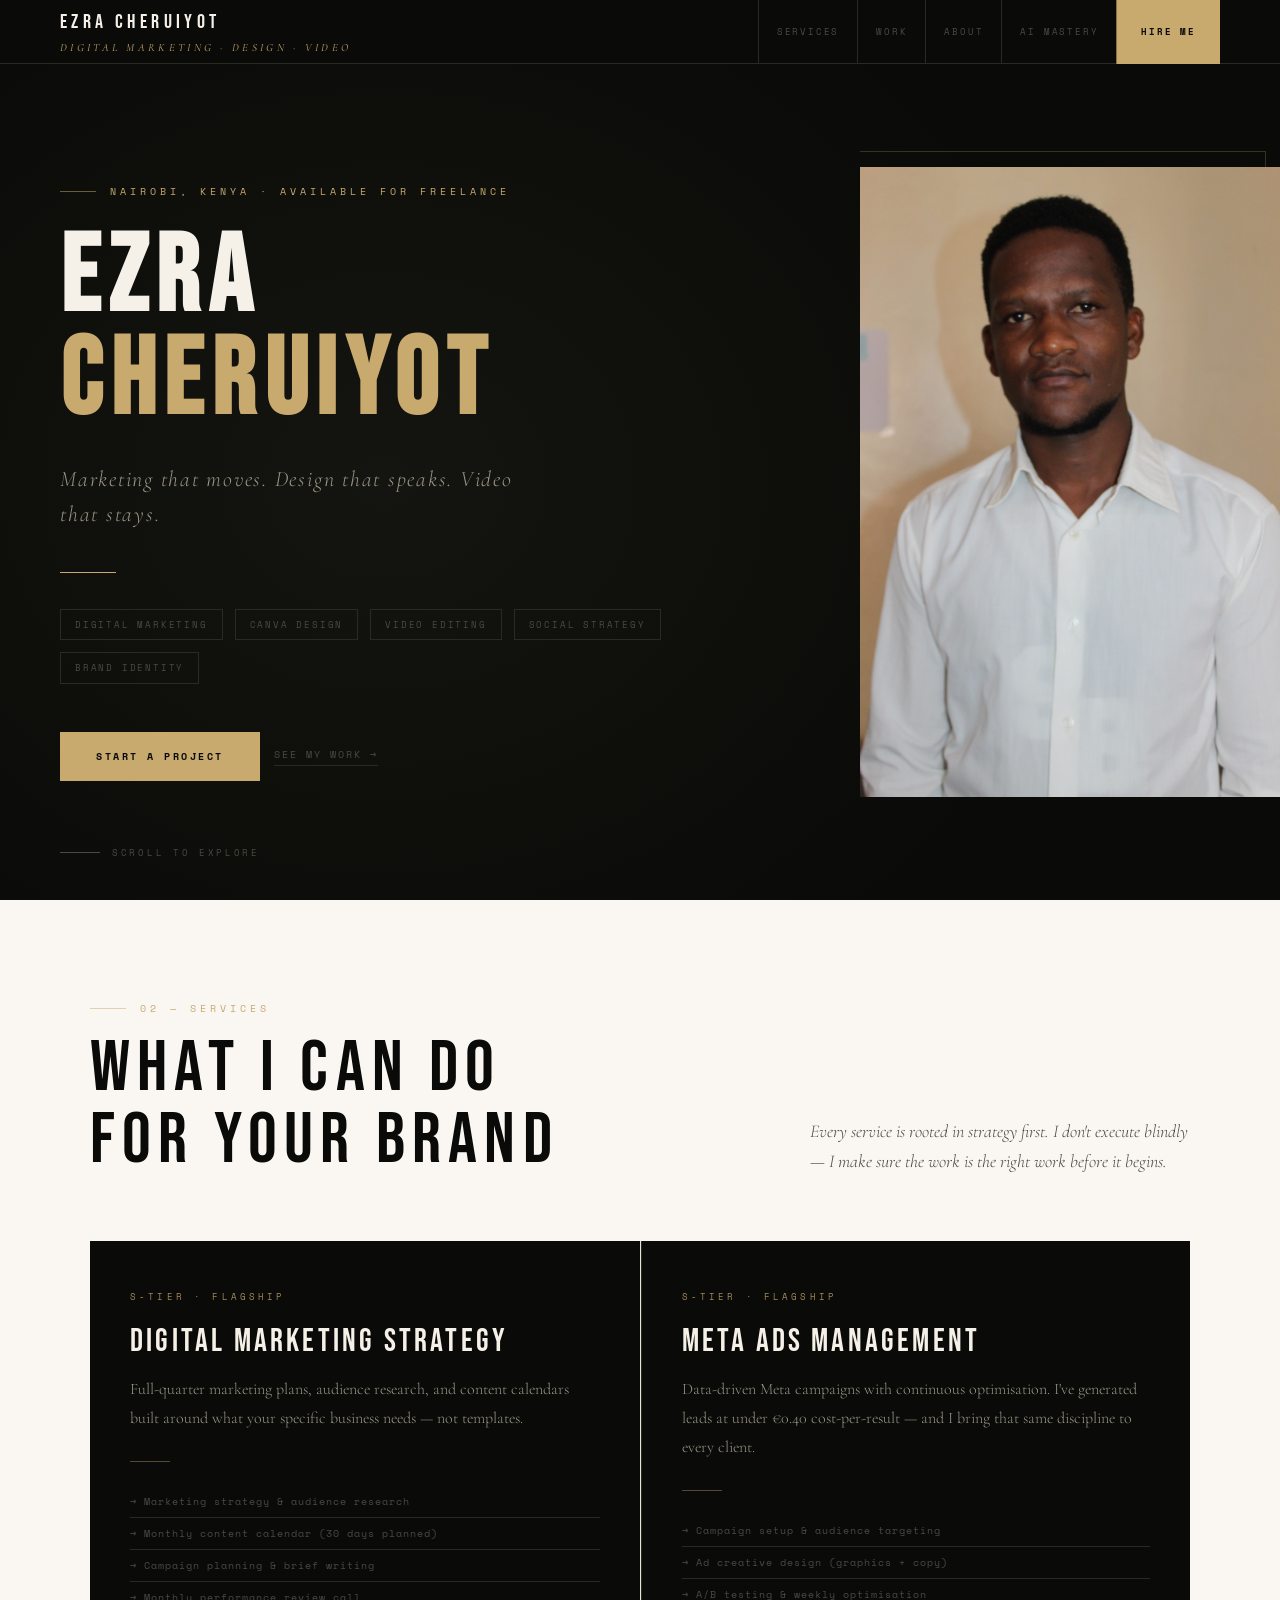
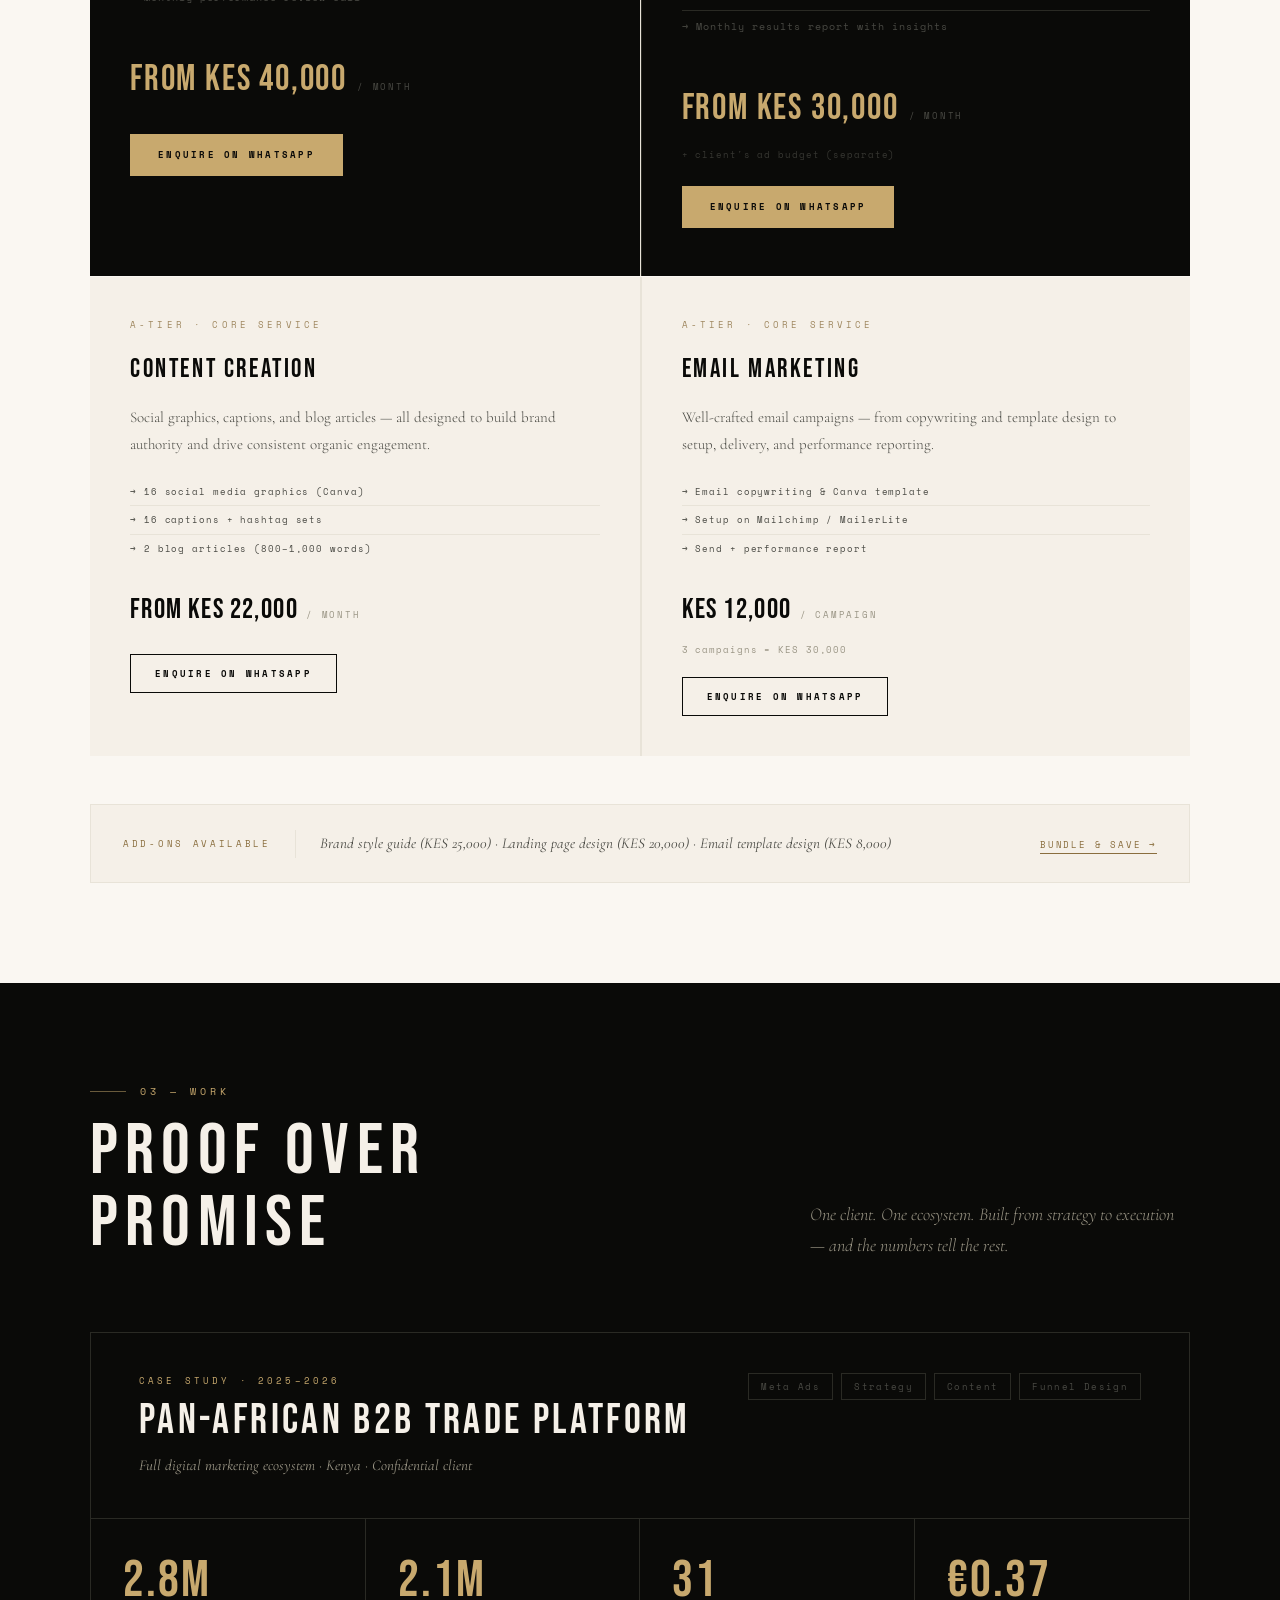
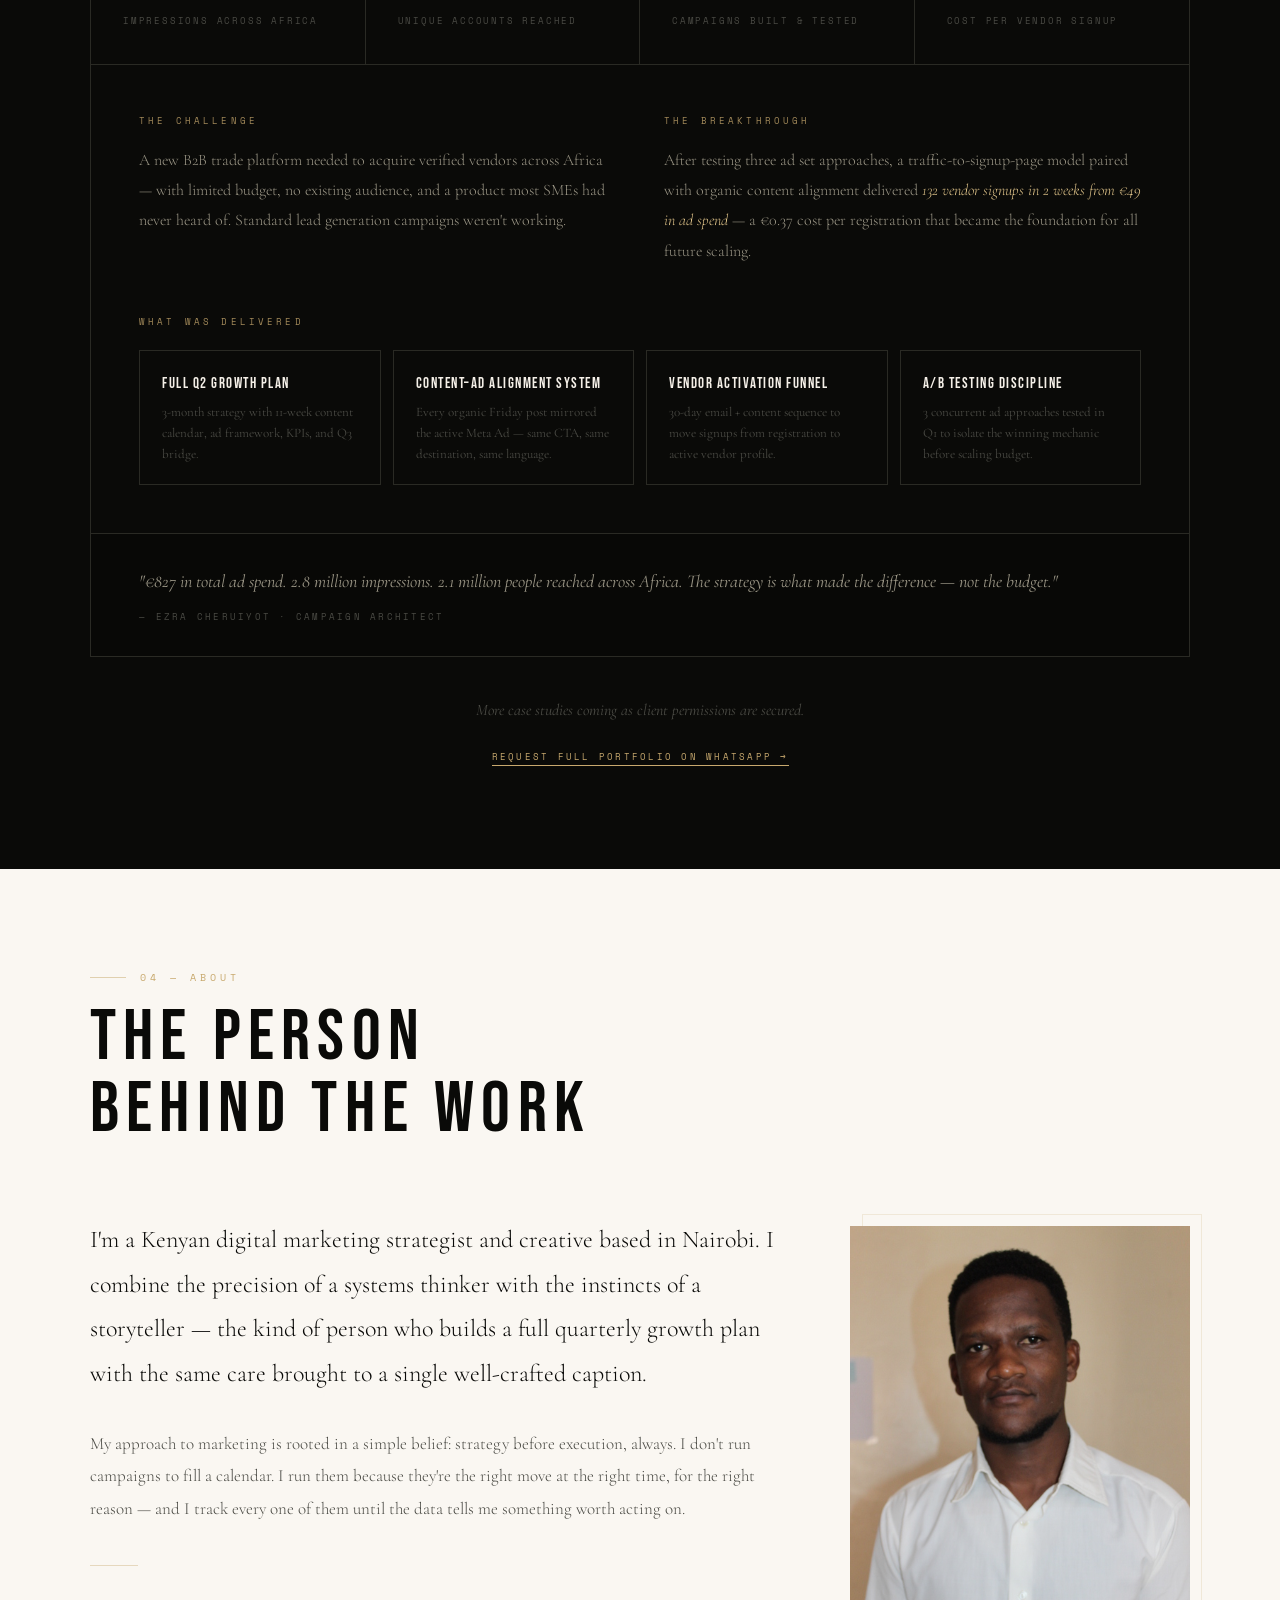
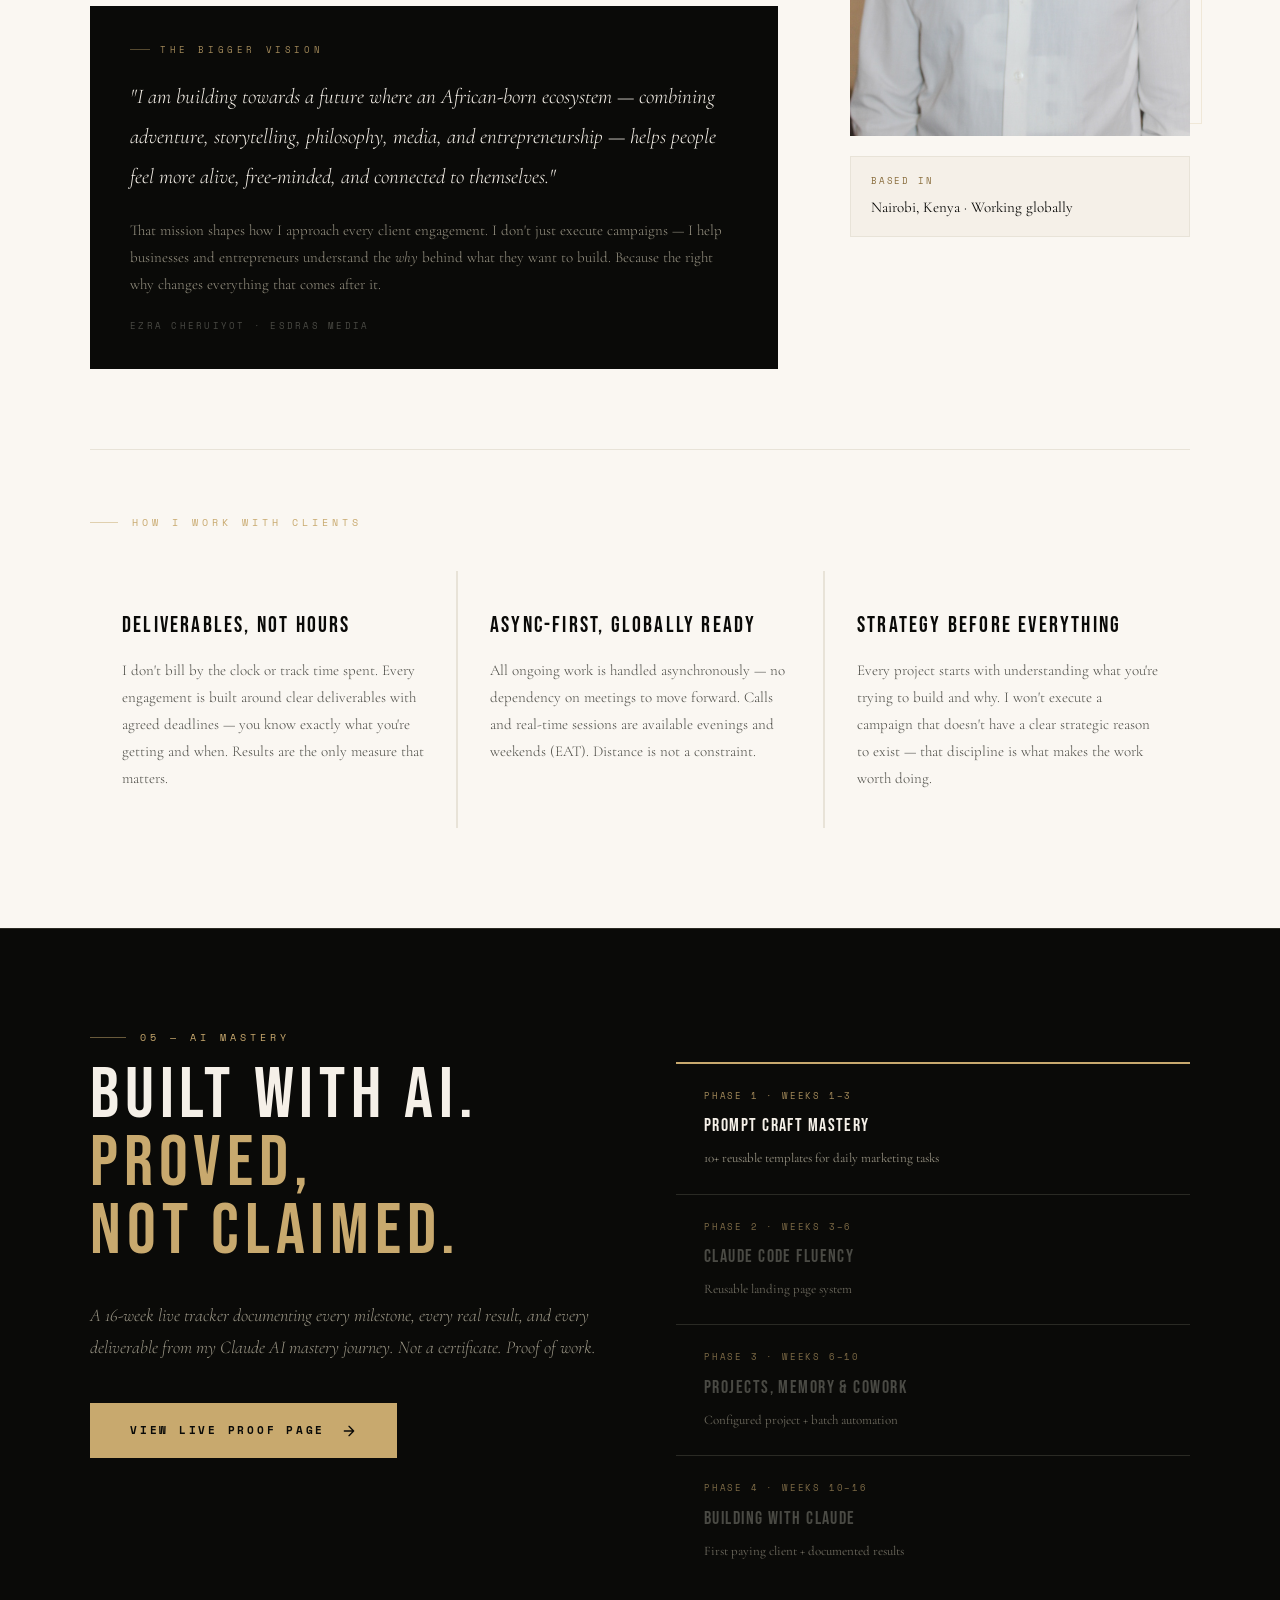
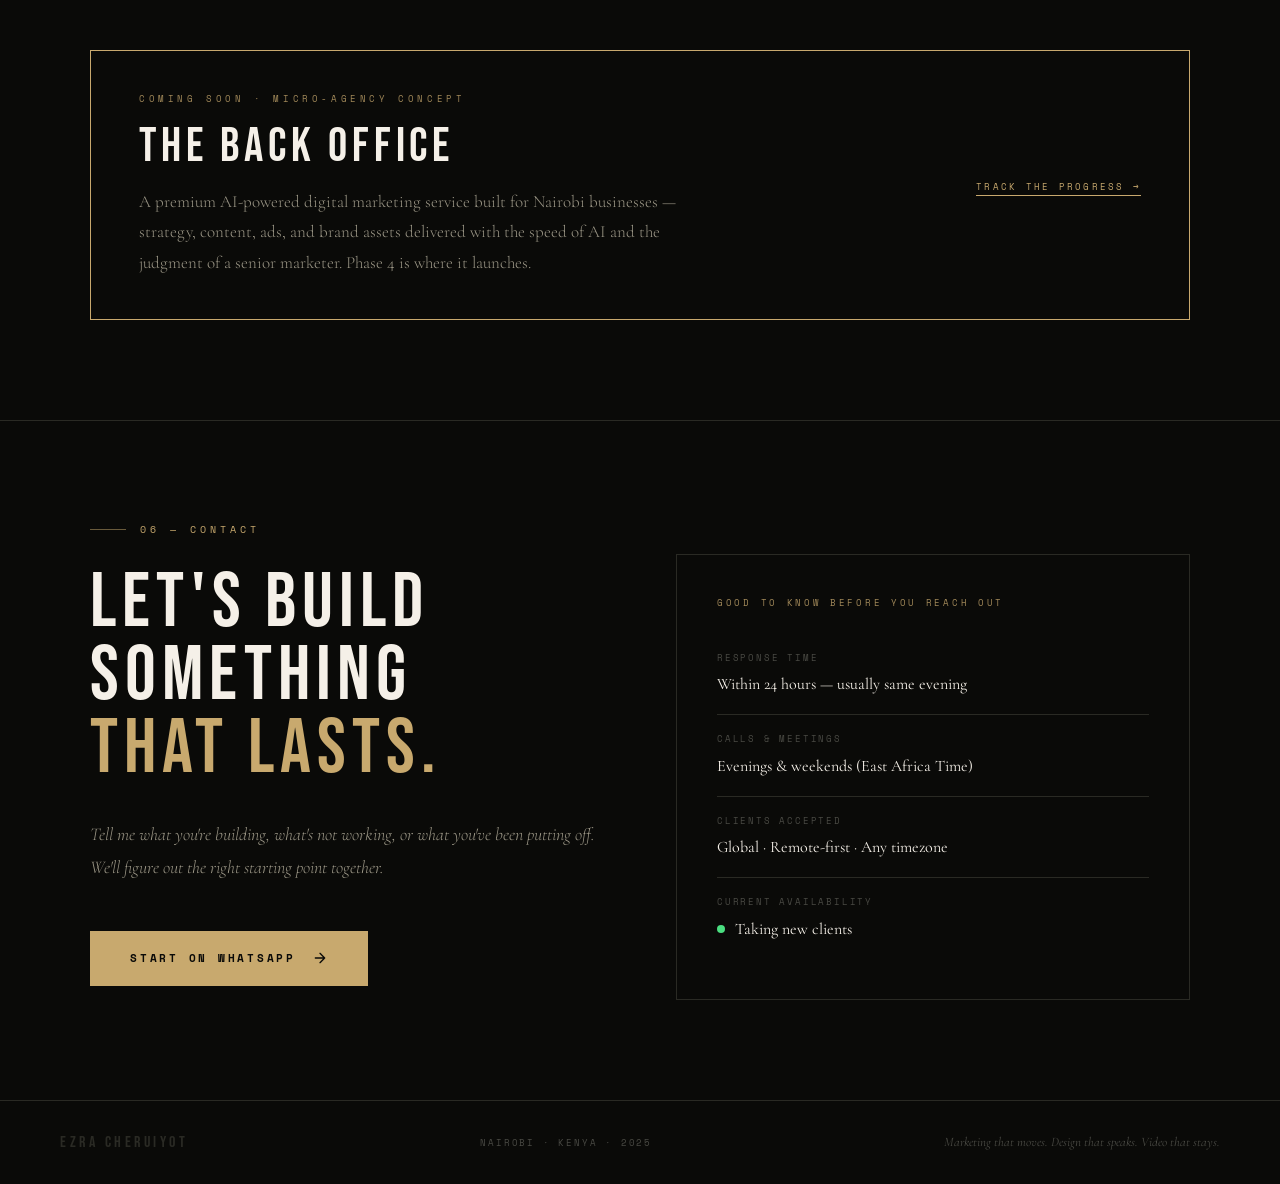
==== index.html @ ceb906e3 "Initial portfolio commit" ====
﻿<!DOCTYPE html>
<html lang="en">
<head>
<meta charset="UTF-8"/>
<meta name="viewport" content="width=device-width,initial-scale=1"/>
<title>Ezra Cheruiyot — Digital Marketing Specialist</title>
<link href="https://fonts.googleapis.com/css2?family=Bebas+Neue&family=Cormorant+Garamond:ital,wght@0,300;0,400;0,600;1,300;1,400&family=Space+Mono:wght@400;700&display=swap" rel="stylesheet"/>
<style>
*{margin:0;padding:0;box-sizing:border-box;}
:root{
  --ink:#0a0a08;
  --parchment:#f5f0e8;
  --gold:#c8a96e;
  --gold-light:#e0c48a;
  --gold-dark:#8a6e3e;
  --warm-white:#faf7f2;
  --ash:#2a2a24;
  --mist:#9a9585;
  --ghost:#4a4a44;
  --divider:#e8e3d8;
}
html{scroll-behavior:smooth;overflow-x:hidden;}
body{
  background:var(--warm-white);
  color:var(--ink);
  font-family:'Cormorant Garamond',serif;
  font-size:17px;
  line-height:1.7;
  overflow-x:hidden;
}

/* ── NAV ── */
nav{
  position:sticky;top:0;z-index:100;
  background:var(--ink);
  display:flex;align-items:center;justify-content:space-between;
  padding:0 60px;
  border-bottom:1px solid var(--ash);
  height:64px;
}
.nav-logo{
  display:flex;align-items:center;gap:12px;
  text-decoration:none;
}
.nav-wordmark{
  font-family:'Bebas Neue',sans-serif;
  font-size:20px;letter-spacing:0.22em;
  color:var(--parchment);
}
.nav-sub{
  font-family:'Cormorant Garamond',serif;
  font-style:italic;font-size:11px;
  letter-spacing:0.3em;color:var(--gold);
  text-transform:uppercase;
}
.nav-links{
  display:flex;align-items:center;gap:0;
}
.nav-links a{
  font-family:'Space Mono',monospace;
  font-size:9px;letter-spacing:0.2em;text-transform:uppercase;
  color:var(--ghost);text-decoration:none;
  padding:0 18px;
  border-left:1px solid var(--ash);
  height:64px;
  display:flex;align-items:center;
  transition:color 0.2s;
}
.nav-links a:hover{color:var(--gold);}
.nav-cta{
  font-family:'Space Mono',monospace;
  font-size:9px;letter-spacing:0.2em;text-transform:uppercase;
  background:var(--gold);
  color:var(--ink) !important;
  padding:0 24px !important;
  border-left:1px solid var(--gold-dark) !important;
  font-weight:700;
  height:64px;
  display:flex;align-items:center;
  text-decoration:none;
  transition:background 0.2s !important;
}
.nav-cta:hover{background:var(--gold-light) !important;}

/* ── HERO ── */
.hero{
  background:var(--ink);
  min-height:calc(100vh - 64px);
  display:grid;
  grid-template-columns:1fr 420px;
  gap:0;
  position:relative;
  overflow:hidden;
}
.hero::before{
  content:'';
  position:absolute;inset:0;
  background:radial-gradient(ellipse 55% 70% at 30% 50%, #141410 0%, #0a0a08 100%);
  pointer-events:none;
}
.hero-content{
  position:relative;z-index:2;
  padding:80px 60px 80px 60px;
  display:flex;flex-direction:column;
  justify-content:center;
}
.hero-label{
  font-family:'Space Mono',monospace;
  font-size:10px;letter-spacing:0.4em;color:var(--gold);
  text-transform:uppercase;
  display:flex;align-items:center;gap:14px;
  margin-bottom:28px;
  opacity:0;
  animation:fadeUp 0.7s ease forwards;
  animation-delay:0.1s;
}
.hero-label::before{
  content:'';display:block;
  width:36px;height:1px;background:var(--gold);opacity:0.5;
}
.hero-name{
  font-family:'Bebas Neue',sans-serif;
  font-size:clamp(64px,8.5vw,108px);
  letter-spacing:0.08em;
  color:var(--parchment);
  line-height:0.95;
  margin-bottom:28px;
  opacity:0;
  animation:fadeUp 0.7s ease forwards;
  animation-delay:0.25s;
}
.hero-name span{
  display:block;color:var(--gold);
}
.hero-tagline{
  font-family:'Cormorant Garamond',serif;
  font-style:italic;font-weight:300;
  font-size:clamp(17px,2vw,22px);
  letter-spacing:0.08em;
  color:var(--mist);
  max-width:480px;
  line-height:1.6;
  margin-bottom:40px;
  opacity:0;
  animation:fadeUp 0.7s ease forwards;
  animation-delay:0.4s;
}
.hero-rule{
  width:56px;height:1px;
  background:var(--gold);opacity:0.4;
  margin-bottom:36px;
  opacity:0;
  animation:fadeIn 0.7s ease forwards;
  animation-delay:0.55s;
}
.hero-skills{
  display:flex;gap:12px;flex-wrap:wrap;
  margin-bottom:48px;
  opacity:0;
  animation:fadeUp 0.7s ease forwards;
  animation-delay:0.6s;
}
.skill-pill{
  font-family:'Space Mono',monospace;
  font-size:9px;letter-spacing:0.2em;text-transform:uppercase;
  color:var(--ghost);
  border:1px solid var(--ash);
  padding:7px 14px;
}
.hero-cta{
  display:inline-flex;align-items:center;gap:14px;
  opacity:0;
  animation:fadeUp 0.7s ease forwards;
  animation-delay:0.75s;
}
.btn-primary{
  font-family:'Space Mono',monospace;
  font-size:10px;letter-spacing:0.25em;text-transform:uppercase;
  background:var(--gold);
  color:var(--ink);
  padding:16px 36px;
  text-decoration:none;
  font-weight:700;
  transition:background 0.2s, letter-spacing 0.2s;
  display:inline-block;
}
.btn-primary:hover{
  background:var(--gold-light);
  letter-spacing:0.35em;
}
.btn-secondary{
  font-family:'Space Mono',monospace;
  font-size:10px;letter-spacing:0.2em;text-transform:uppercase;
  color:var(--ghost);
  text-decoration:none;
  border-bottom:1px solid var(--ash);
  padding-bottom:2px;
  transition:color 0.2s, border-color 0.2s;
}
.btn-secondary:hover{color:var(--gold);border-color:var(--gold);}

/* ── HERO PHOTO ── */
.hero-photo-col{
  position:relative;z-index:2;
  display:flex;align-items:center;justify-content:center;
  overflow:hidden;
}
.hero-photo-frame{
  position:relative;
  width:100%;
  opacity:0;
  animation:fadeUp 0.9s ease forwards;
  animation-delay:0.3s;
}
.hero-photo-frame::before{
  content:'';
  position:absolute;
  top:-16px;left:-16px;
  width:100%;height:100%;
  border:1px solid var(--gold);
  opacity:0.25;
  pointer-events:none;
}
.hero-photo-frame img{
  width:100%;
  height:auto;
  display:block;
  filter:contrast(1.05) brightness(0.92);
}
.hero-photo-caption{
  position:absolute;
  bottom:20px;left:-20px;
  font-family:'Space Mono',monospace;
  font-size:9px;letter-spacing:0.3em;
  color:var(--gold);text-transform:uppercase;
  writing-mode:vertical-rl;
  transform:rotate(180deg);
  opacity:0.6;
}

/* ── SCROLL INDICATOR ── */
.scroll-hint{
  position:absolute;
  bottom:40px;left:60px;
  display:flex;align-items:center;gap:12px;
  font-family:'Space Mono',monospace;
  font-size:9px;letter-spacing:0.3em;
  color:var(--ghost);text-transform:uppercase;
  opacity:0;
  animation:fadeIn 1s ease forwards;
  animation-delay:1.2s;
  z-index:3;
}
.scroll-line{
  width:40px;height:1px;
  background:var(--ghost);
  animation:scrollPulse 2s ease-in-out infinite;
}
@keyframes scrollPulse{
  0%,100%{width:40px;opacity:0.4;}
  50%{width:60px;opacity:0.8;}
}

/* ── ANIMATIONS ── */
@keyframes fadeUp{
  from{opacity:0;transform:translateY(20px);}
  to{opacity:1;transform:translateY(0);}
}
@keyframes fadeIn{
  from{opacity:0;}
  to{opacity:1;}
}

/* ── PLACEHOLDER SECTIONS ── */
.section-coming{
  padding:120px 60px;
  max-width:1100px;
  margin:0 auto;
  border-bottom:1px solid var(--divider);
  text-align:center;
}
.section-coming-label{
  font-family:'Space Mono',monospace;
  font-size:10px;letter-spacing:0.35em;color:var(--mist);
  text-transform:uppercase;margin-bottom:16px;
}
.section-coming h2{
  font-family:'Bebas Neue',sans-serif;
  font-size:clamp(36px,5vw,60px);
  letter-spacing:0.1em;color:var(--ink);font-weight:400;
}

/* ── MOBILE NAV ── */
.nav-hamburger{
  display:none;
  flex-direction:column;
  justify-content:center;
  gap:5px;
  cursor:pointer;
  background:none;
  border:none;
  padding:8px;
  z-index:200;
}
.nav-hamburger span{
  display:block;
  width:22px;height:1.5px;
  background:var(--parchment);
  transition:transform 0.3s, opacity 0.3s;
}
.nav-hamburger.open span:nth-child(1){transform:translateY(6.5px) rotate(45deg);}
.nav-hamburger.open span:nth-child(2){opacity:0;}
.nav-hamburger.open span:nth-child(3){transform:translateY(-6.5px) rotate(-45deg);}

.nav-mobile-menu{
  display:none;
  position:fixed;
  top:64px;left:0;right:0;bottom:0;
  background:var(--ink);
  z-index:99;
  flex-direction:column;
  padding:32px 24px;
  border-top:1px solid var(--ash);
  overflow-y:auto;
}
.nav-mobile-menu.open{display:flex;}
.nav-mobile-menu a{
  font-family:'Space Mono',monospace;
  font-size:11px;letter-spacing:0.25em;text-transform:uppercase;
  color:var(--ghost);text-decoration:none;
  padding:20px 0;
  border-bottom:1px solid var(--ash);
  transition:color 0.2s;
}
.nav-mobile-menu a:hover{color:var(--gold);}
.nav-mobile-menu .mob-cta{
  margin-top:28px;
  background:var(--gold);
  color:var(--ink);
  text-align:center;
  padding:18px 24px;
  font-weight:700;
  border:none;
}
.nav-mobile-menu .mob-cta:hover{background:var(--gold-light);color:var(--ink);}

/* ── RESPONSIVE ── */
@media(max-width:900px){
  /* NAV */
  nav{padding:0 20px;}
  .nav-links{display:none;}
  .nav-hamburger{display:flex;}

  /* HERO */
  .hero{
    grid-template-columns:1fr;
    min-height:100svh;
    min-height:100vh;
  }
  .hero::before{
    background:radial-gradient(ellipse 90% 55% at 50% 35%, #141410 0%, #0a0a08 100%);
  }
  .hero-content{
    padding:52px 24px 40px;
  }
  .hero-label{font-size:9px;letter-spacing:0.3em;margin-bottom:20px;}
  .hero-name{
    font-size:clamp(52px,16vw,80px);
    margin-bottom:16px;
  }
  .hero-tagline{
    font-size:16px;
    max-width:100%;
    margin-bottom:28px;
  }
  .hero-rule{margin-bottom:20px;}
  .hero-skills{gap:8px;margin-bottom:28px;}
  .skill-pill{font-size:8px;padding:6px 11px;}
  .hero-cta{
    flex-direction:column;
    align-items:stretch;
    gap:12px;
    width:100%;
  }
  .btn-primary{text-align:center;padding:18px 24px;width:100%;}
  .btn-secondary{text-align:center;align-self:center;}

  /* PHOTO */
  .hero-photo-col{
    height:380px;
    overflow:hidden;
    position:relative;
  }
  .hero-photo-frame{
    position:absolute;
    inset:0;
    width:100%;
    height:100%;
  }
  .hero-photo-frame img{
    width:100%;
    height:100%;
    object-fit:cover;
    object-position:center top;
  }

  /* SCROLL HINT */
  .scroll-hint{left:24px;bottom:20px;}

  /* SECTIONS */
  .section-coming{padding:80px 24px;}

  /* AI MASTERY SECTION */
  #ai-mastery{padding:80px 24px;}
  #ai-mastery > div > div:nth-child(2){grid-template-columns:1fr;}
  #ai-mastery > div > div:last-child{grid-template-columns:1fr;gap:24px;padding:28px 24px;}
  #ai-mastery > div > div:last-child > div:last-child{text-align:left;}

  /* ── GLOBAL MOBILE OVERFLOW FIXES ── */

  /* All sections: reduce horizontal padding to stop overflow */
  section[style]{padding-left:20px !important;padding-right:20px !important;}
  #services,#work,#about{padding-top:64px !important;padding-bottom:64px !important;}
  section:not([id])[style*="padding:100px"]{padding-top:64px !important;padding-bottom:64px !important;}

  /* Collapse all fixed 2-column grids */
  [style*="grid-template-columns:1fr 1fr"],
  [style*="grid-template-columns:1fr 340px"],
  [style*="grid-template-columns:1fr auto"]{
    grid-template-columns:1fr !important;
    gap:28px !important;
  }

  /* Compact inner card paddings */
  [style*="padding:48px"]{padding:24px 16px !important;}
  [style*="padding:40px 48px"]{padding:24px 16px !important;}
  [style*="padding:36px 40px"]{padding:20px 16px !important;}
  [style*="padding:28px 32px"]{padding:20px 16px !important;}

  /* Footer */
  footer[style]{padding:20px !important;}

  /* Images always contained */
  img{max-width:100%;height:auto;}
}
</style>
</head>
<body>

<!-- NAV -->
<nav>
  <a href="#" class="nav-logo">
    <div>
      <div class="nav-wordmark">Ezra Cheruiyot</div>
      <div class="nav-sub">Digital Marketing · Design · Video</div>
    </div>
  </a>
  <div class="nav-links">
    <a href="#services">Services</a>
    <a href="#work">Work</a>
    <a href="#about">About</a>
    <a href="#ai-mastery">AI Mastery</a>
    <a href="https://wa.me/254746604694" class="nav-cta" target="_blank" rel="noopener">Hire Me</a>
  </div>
  <button class="nav-hamburger" id="navHamburger" aria-label="Open menu">
    <span></span><span></span><span></span>
  </button>
</nav>

<!-- MOBILE MENU -->
<div class="nav-mobile-menu" id="mobileMenu">
  <a href="#services" class="mob-link">Services</a>
  <a href="#work" class="mob-link">Work</a>
  <a href="#about" class="mob-link">About</a>
  <a href="#ai-mastery" class="mob-link">AI Mastery</a>
  <a href="https://wa.me/254746604694" class="mob-cta" target="_blank" rel="noopener">Hire Me</a>
</div>

<!-- HERO -->
<section class="hero" id="home">
  <div class="hero-content">
    <div class="hero-label">Nairobi, Kenya · Available for Freelance</div>
    <h1 class="hero-name">
      Ezra<br>
      <span>Cheruiyot</span>
    </h1>
    <p class="hero-tagline">
      Marketing that moves. Design that speaks. Video that stays.
    </p>
    <div class="hero-rule"></div>
    <div class="hero-skills">
      <span class="skill-pill">Digital Marketing</span>
      <span class="skill-pill">Canva Design</span>
      <span class="skill-pill">Video Editing</span>
      <span class="skill-pill">Social Strategy</span>
      <span class="skill-pill">Brand Identity</span>
    </div>
    <div class="hero-cta">
      <a href="https://wa.me/254746604694?text=Hi%20Ezra%2C%20I%27d%20like%20to%20work%20with%20you." class="btn-primary" target="_blank" rel="noopener">
        Start a Project
      </a>
      <a href="#work" class="btn-secondary">See My Work →</a>
    </div>
  </div>

  <div class="hero-photo-col">
    <div class="hero-photo-frame">
      <img src="ezra-hero.jpg" alt="Ezra Cheruiyot — Digital Marketing Specialist"/>
      <div class="hero-photo-caption">Ezra Cheruiyot · 2025</div>
    </div>
  </div>

  <div class="scroll-hint">
    <div class="scroll-line"></div>
    Scroll to explore
  </div>
</section>


<!-- ══ SERVICES ══ -->
<section id="services" style="background:var(--warm-white);padding:100px 60px;">
<div style="max-width:1100px;margin:0 auto;">

  <div style="display:flex;align-items:center;gap:14px;margin-bottom:16px;">
    <span style="display:block;width:36px;height:1px;background:var(--gold);opacity:0.5;"></span>
    <span style="font-family:'Space Mono',monospace;font-size:10px;letter-spacing:0.4em;color:var(--gold);text-transform:uppercase;">02 — Services</span>
  </div>
  <div style="display:flex;align-items:flex-end;justify-content:space-between;flex-wrap:wrap;gap:24px;margin-bottom:64px;">
    <h2 style="font-family:'Bebas Neue',sans-serif;font-size:clamp(40px,6vw,72px);letter-spacing:0.1em;color:var(--ink);font-weight:400;line-height:1;">What I Can Do<br>For Your Brand</h2>
    <p style="font-family:'Cormorant Garamond',serif;font-style:italic;font-weight:300;font-size:18px;color:var(--ghost);max-width:380px;line-height:1.7;">Every service is rooted in strategy first. I don't execute blindly — I make sure the work is the right work before it begins.</p>
  </div>

  <!-- S-TIER CARDS -->
  <div style="display:grid;grid-template-columns:repeat(auto-fit,minmax(300px,1fr));gap:1px;background:var(--divider);margin-bottom:1px;">

    <div style="background:var(--ink);padding:48px 40px;position:relative;">
      <div style="font-family:'Space Mono',monospace;font-size:9px;letter-spacing:0.35em;color:var(--gold);text-transform:uppercase;margin-bottom:20px;opacity:0.8;">S-Tier · Flagship</div>
      <h3 style="font-family:'Bebas Neue',sans-serif;font-size:32px;letter-spacing:0.1em;color:var(--parchment);font-weight:400;line-height:1.1;margin-bottom:16px;">Digital Marketing Strategy</h3>
      <p style="font-family:'Cormorant Garamond',serif;font-weight:300;font-size:16px;color:var(--mist);line-height:1.8;margin-bottom:28px;">Full-quarter marketing plans, audience research, and content calendars built around what your specific business needs — not templates.</p>
      <div style="width:40px;height:1px;background:var(--gold);opacity:0.4;margin-bottom:24px;"></div>
      <ul style="list-style:none;margin-bottom:36px;">
        <li style="font-family:'Space Mono',monospace;font-size:10px;letter-spacing:0.1em;color:var(--ghost);padding:7px 0;border-bottom:1px solid var(--ash);">→ Marketing strategy &amp; audience research</li>
        <li style="font-family:'Space Mono',monospace;font-size:10px;letter-spacing:0.1em;color:var(--ghost);padding:7px 0;border-bottom:1px solid var(--ash);">→ Monthly content calendar (30 days planned)</li>
        <li style="font-family:'Space Mono',monospace;font-size:10px;letter-spacing:0.1em;color:var(--ghost);padding:7px 0;border-bottom:1px solid var(--ash);">→ Campaign planning &amp; brief writing</li>
        <li style="font-family:'Space Mono',monospace;font-size:10px;letter-spacing:0.1em;color:var(--ghost);padding:7px 0;">→ Monthly performance review call</li>
      </ul>
      <div style="display:flex;align-items:baseline;gap:10px;margin-bottom:24px;">
        <span style="font-family:'Bebas Neue',sans-serif;font-size:36px;color:var(--gold);letter-spacing:0.05em;">From KES 40,000</span>
        <span style="font-family:'Space Mono',monospace;font-size:9px;color:var(--ghost);letter-spacing:0.2em;">/ MONTH</span>
      </div>
      <a href="https://wa.me/254746604694?text=Hi%20Ezra%2C%20I%27m%20interested%20in%20your%20Digital%20Marketing%20Strategy%20service." target="_blank" rel="noopener" style="display:inline-block;font-family:'Space Mono',monospace;font-size:9px;letter-spacing:0.25em;text-transform:uppercase;background:var(--gold);color:var(--ink);padding:13px 28px;text-decoration:none;font-weight:700;transition:background 0.2s;">Enquire on WhatsApp</a>
    </div>

    <div style="background:var(--ink);padding:48px 40px;position:relative;border-left:1px solid var(--ash);">
      <div style="font-family:'Space Mono',monospace;font-size:9px;letter-spacing:0.35em;color:var(--gold);text-transform:uppercase;margin-bottom:20px;opacity:0.8;">S-Tier · Flagship</div>
      <h3 style="font-family:'Bebas Neue',sans-serif;font-size:32px;letter-spacing:0.1em;color:var(--parchment);font-weight:400;line-height:1.1;margin-bottom:16px;">Meta Ads Management</h3>
      <p style="font-family:'Cormorant Garamond',serif;font-weight:300;font-size:16px;color:var(--mist);line-height:1.8;margin-bottom:28px;">Data-driven Meta campaigns with continuous optimisation. I've generated leads at under €0.40 cost-per-result — and I bring that same discipline to every client.</p>
      <div style="width:40px;height:1px;background:var(--gold);opacity:0.4;margin-bottom:24px;"></div>
      <ul style="list-style:none;margin-bottom:36px;">
        <li style="font-family:'Space Mono',monospace;font-size:10px;letter-spacing:0.1em;color:var(--ghost);padding:7px 0;border-bottom:1px solid var(--ash);">→ Campaign setup &amp; audience targeting</li>
        <li style="font-family:'Space Mono',monospace;font-size:10px;letter-spacing:0.1em;color:var(--ghost);padding:7px 0;border-bottom:1px solid var(--ash);">→ Ad creative design (graphics + copy)</li>
        <li style="font-family:'Space Mono',monospace;font-size:10px;letter-spacing:0.1em;color:var(--ghost);padding:7px 0;border-bottom:1px solid var(--ash);">→ A/B testing &amp; weekly optimisation</li>
        <li style="font-family:'Space Mono',monospace;font-size:10px;letter-spacing:0.1em;color:var(--ghost);padding:7px 0;">→ Monthly results report with insights</li>
      </ul>
      <div style="display:flex;align-items:baseline;gap:10px;margin-bottom:8px;">
        <span style="font-family:'Bebas Neue',sans-serif;font-size:36px;color:var(--gold);letter-spacing:0.05em;">From KES 30,000</span>
        <span style="font-family:'Space Mono',monospace;font-size:9px;color:var(--ghost);letter-spacing:0.2em;">/ MONTH</span>
      </div>
      <p style="font-family:'Space Mono',monospace;font-size:9px;color:var(--ghost);letter-spacing:0.1em;margin-bottom:24px;opacity:0.7;">+ client's ad budget (separate)</p>
      <a href="https://wa.me/254746604694?text=Hi%20Ezra%2C%20I%27m%20interested%20in%20your%20Meta%20Ads%20Management%20service." target="_blank" rel="noopener" style="display:inline-block;font-family:'Space Mono',monospace;font-size:9px;letter-spacing:0.25em;text-transform:uppercase;background:var(--gold);color:var(--ink);padding:13px 28px;text-decoration:none;font-weight:700;">Enquire on WhatsApp</a>
    </div>

  </div>

  <!-- A-TIER CARDS -->
  <div style="display:grid;grid-template-columns:repeat(auto-fit,minmax(300px,1fr));gap:1px;background:var(--divider);margin-bottom:48px;">

    <div style="background:var(--parchment);padding:40px;border-top:none;">
      <div style="font-family:'Space Mono',monospace;font-size:9px;letter-spacing:0.35em;color:var(--gold-dark);text-transform:uppercase;margin-bottom:16px;opacity:0.8;">A-Tier · Core Service</div>
      <h3 style="font-family:'Bebas Neue',sans-serif;font-size:26px;letter-spacing:0.1em;color:var(--ink);font-weight:400;margin-bottom:12px;">Content Creation</h3>
      <p style="font-family:'Cormorant Garamond',serif;font-weight:300;font-size:15px;color:var(--ghost);line-height:1.8;margin-bottom:20px;">Social graphics, captions, and blog articles — all designed to build brand authority and drive consistent organic engagement.</p>
      <ul style="list-style:none;margin-bottom:24px;">
        <li style="font-family:'Space Mono',monospace;font-size:9px;letter-spacing:0.1em;color:var(--ghost);padding:6px 0;border-bottom:1px solid var(--divider);">→ 16 social media graphics (Canva)</li>
        <li style="font-family:'Space Mono',monospace;font-size:9px;letter-spacing:0.1em;color:var(--ghost);padding:6px 0;border-bottom:1px solid var(--divider);">→ 16 captions + hashtag sets</li>
        <li style="font-family:'Space Mono',monospace;font-size:9px;letter-spacing:0.1em;color:var(--ghost);padding:6px 0;">→ 2 blog articles (800–1,000 words)</li>
      </ul>
      <div style="display:flex;align-items:baseline;gap:8px;margin-bottom:20px;">
        <span style="font-family:'Bebas Neue',sans-serif;font-size:28px;color:var(--ink);letter-spacing:0.05em;">From KES 22,000</span>
        <span style="font-family:'Space Mono',monospace;font-size:9px;color:var(--mist);letter-spacing:0.2em;">/ MONTH</span>
      </div>
      <a href="https://wa.me/254746604694?text=Hi%20Ezra%2C%20I%27m%20interested%20in%20your%20Content%20Creation%20service." target="_blank" rel="noopener" style="display:inline-block;font-family:'Space Mono',monospace;font-size:9px;letter-spacing:0.25em;text-transform:uppercase;border:1px solid var(--ink);color:var(--ink);padding:11px 24px;text-decoration:none;font-weight:700;">Enquire on WhatsApp</a>
    </div>

    <div style="background:var(--parchment);padding:40px;border-left:1px solid var(--divider);">
      <div style="font-family:'Space Mono',monospace;font-size:9px;letter-spacing:0.35em;color:var(--gold-dark);text-transform:uppercase;margin-bottom:16px;opacity:0.8;">A-Tier · Core Service</div>
      <h3 style="font-family:'Bebas Neue',sans-serif;font-size:26px;letter-spacing:0.1em;color:var(--ink);font-weight:400;margin-bottom:12px;">Email Marketing</h3>
      <p style="font-family:'Cormorant Garamond',serif;font-weight:300;font-size:15px;color:var(--ghost);line-height:1.8;margin-bottom:20px;">Well-crafted email campaigns — from copywriting and template design to setup, delivery, and performance reporting.</p>
      <ul style="list-style:none;margin-bottom:24px;">
        <li style="font-family:'Space Mono',monospace;font-size:9px;letter-spacing:0.1em;color:var(--ghost);padding:6px 0;border-bottom:1px solid var(--divider);">→ Email copywriting &amp; Canva template</li>
        <li style="font-family:'Space Mono',monospace;font-size:9px;letter-spacing:0.1em;color:var(--ghost);padding:6px 0;border-bottom:1px solid var(--divider);">→ Setup on Mailchimp / MailerLite</li>
        <li style="font-family:'Space Mono',monospace;font-size:9px;letter-spacing:0.1em;color:var(--ghost);padding:6px 0;">→ Send + performance report</li>
      </ul>
      <div style="display:flex;align-items:baseline;gap:8px;margin-bottom:8px;">
        <span style="font-family:'Bebas Neue',sans-serif;font-size:28px;color:var(--ink);letter-spacing:0.05em;">KES 12,000</span>
        <span style="font-family:'Space Mono',monospace;font-size:9px;color:var(--mist);letter-spacing:0.2em;">/ CAMPAIGN</span>
      </div>
      <p style="font-family:'Space Mono',monospace;font-size:9px;color:var(--mist);letter-spacing:0.1em;margin-bottom:20px;">3 campaigns = KES 30,000</p>
      <a href="https://wa.me/254746604694?text=Hi%20Ezra%2C%20I%27m%20interested%20in%20your%20Email%20Marketing%20service." target="_blank" rel="noopener" style="display:inline-block;font-family:'Space Mono',monospace;font-size:9px;letter-spacing:0.25em;text-transform:uppercase;border:1px solid var(--ink);color:var(--ink);padding:11px 24px;text-decoration:none;font-weight:700;">Enquire on WhatsApp</a>
    </div>

  </div>

  <!-- ADD-ONS NOTE -->
  <div style="display:flex;align-items:center;gap:24px;flex-wrap:wrap;padding:24px 32px;background:var(--parchment);border:1px solid var(--divider);">
    <div style="font-family:'Space Mono',monospace;font-size:9px;letter-spacing:0.3em;color:var(--gold-dark);text-transform:uppercase;white-space:nowrap;">Add-ons available</div>
    <div style="width:1px;height:28px;background:var(--divider);"></div>
    <p style="font-family:'Cormorant Garamond',serif;font-style:italic;font-size:15px;color:var(--ghost);">Brand style guide (KES 25,000) · Landing page design (KES 20,000) · Email template design (KES 8,000)</p>
    <div style="margin-left:auto;">
      <a href="https://wa.me/254746604694?text=Hi%20Ezra%2C%20I%27d%20like%20to%20discuss%20a%20project%20with%20you." target="_blank" rel="noopener" style="font-family:'Space Mono',monospace;font-size:9px;letter-spacing:0.2em;text-transform:uppercase;color:var(--gold-dark);text-decoration:none;border-bottom:1px solid var(--gold-dark);padding-bottom:2px;">Bundle &amp; save →</a>
    </div>
  </div>

</div>
</section>

<!-- ══ CASE STUDY ══ -->
<section id="work" style="background:var(--ink);padding:100px 60px;">
<div style="max-width:1100px;margin:0 auto;">

  <div style="display:flex;align-items:center;gap:14px;margin-bottom:16px;">
    <span style="display:block;width:36px;height:1px;background:var(--gold);opacity:0.5;"></span>
    <span style="font-family:'Space Mono',monospace;font-size:10px;letter-spacing:0.4em;color:var(--gold);text-transform:uppercase;">03 — Work</span>
  </div>
  <div style="display:flex;align-items:flex-end;justify-content:space-between;flex-wrap:wrap;gap:24px;margin-bottom:72px;">
    <h2 style="font-family:'Bebas Neue',sans-serif;font-size:clamp(40px,6vw,72px);letter-spacing:0.1em;color:var(--parchment);font-weight:400;line-height:1;">Proof Over<br>Promise</h2>
    <p style="font-family:'Cormorant Garamond',serif;font-style:italic;font-weight:300;font-size:18px;color:var(--mist);max-width:380px;line-height:1.7;">One client. One ecosystem. Built from strategy to execution — and the numbers tell the rest.</p>
  </div>

  <!-- CASE STUDY CARD -->
  <div style="border:1px solid var(--ash);">

    <!-- Card Header -->
    <div style="padding:40px 48px;border-bottom:1px solid var(--ash);display:flex;justify-content:space-between;align-items:flex-start;flex-wrap:wrap;gap:24px;">
      <div>
        <div style="font-family:'Space Mono',monospace;font-size:9px;letter-spacing:0.35em;color:var(--gold);text-transform:uppercase;margin-bottom:10px;">Case Study · 2025–2026</div>
        <h3 style="font-family:'Bebas Neue',sans-serif;font-size:clamp(28px,4vw,42px);letter-spacing:0.08em;color:var(--parchment);font-weight:400;line-height:1.1;margin-bottom:8px;">Pan-African B2B Trade Platform</h3>
        <p style="font-family:'Cormorant Garamond',serif;font-style:italic;font-size:15px;color:var(--mist);">Full digital marketing ecosystem · Kenya · Confidential client</p>
      </div>
      <div style="display:flex;gap:8px;flex-wrap:wrap;">
        <span style="font-family:'Space Mono',monospace;font-size:9px;letter-spacing:0.15em;color:var(--ghost);border:1px solid var(--ash);padding:5px 12px;">Meta Ads</span>
        <span style="font-family:'Space Mono',monospace;font-size:9px;letter-spacing:0.15em;color:var(--ghost);border:1px solid var(--ash);padding:5px 12px;">Strategy</span>
        <span style="font-family:'Space Mono',monospace;font-size:9px;letter-spacing:0.15em;color:var(--ghost);border:1px solid var(--ash);padding:5px 12px;">Content</span>
        <span style="font-family:'Space Mono',monospace;font-size:9px;letter-spacing:0.15em;color:var(--ghost);border:1px solid var(--ash);padding:5px 12px;">Funnel Design</span>
      </div>
    </div>

    <!-- Stats Row -->
    <div style="display:grid;grid-template-columns:repeat(auto-fit,minmax(150px,1fr));gap:0;">
      <div style="padding:36px 32px;border-right:1px solid var(--ash);border-bottom:1px solid var(--ash);">
        <div style="font-family:'Bebas Neue',sans-serif;font-size:52px;color:var(--gold);letter-spacing:0.04em;line-height:1;">2.8M</div>
        <div style="font-family:'Space Mono',monospace;font-size:9px;letter-spacing:0.2em;color:var(--ghost);text-transform:uppercase;margin-top:6px;">Impressions across Africa</div>
      </div>
      <div style="padding:36px 32px;border-right:1px solid var(--ash);border-bottom:1px solid var(--ash);">
        <div style="font-family:'Bebas Neue',sans-serif;font-size:52px;color:var(--gold);letter-spacing:0.04em;line-height:1;">2.1M</div>
        <div style="font-family:'Space Mono',monospace;font-size:9px;letter-spacing:0.2em;color:var(--ghost);text-transform:uppercase;margin-top:6px;">Unique accounts reached</div>
      </div>
      <div style="padding:36px 32px;border-right:1px solid var(--ash);border-bottom:1px solid var(--ash);">
        <div style="font-family:'Bebas Neue',sans-serif;font-size:52px;color:var(--gold);letter-spacing:0.04em;line-height:1;">31</div>
        <div style="font-family:'Space Mono',monospace;font-size:9px;letter-spacing:0.2em;color:var(--ghost);text-transform:uppercase;margin-top:6px;">Campaigns built &amp; tested</div>
      </div>
      <div style="padding:36px 32px;border-bottom:1px solid var(--ash);">
        <div style="font-family:'Bebas Neue',sans-serif;font-size:52px;color:var(--gold);letter-spacing:0.04em;line-height:1;">€0.37</div>
        <div style="font-family:'Space Mono',monospace;font-size:9px;letter-spacing:0.2em;color:var(--ghost);text-transform:uppercase;margin-top:6px;">Cost per vendor signup</div>
      </div>
    </div>

    <!-- Story -->
    <div style="padding:48px;display:grid;grid-template-columns:1fr 1fr;gap:48px;">
      <div>
        <div style="font-family:'Space Mono',monospace;font-size:9px;letter-spacing:0.35em;color:var(--gold);text-transform:uppercase;margin-bottom:16px;opacity:0.8;">The Challenge</div>
        <p style="font-family:'Cormorant Garamond',serif;font-weight:300;font-size:16px;color:var(--mist);line-height:1.9;">A new B2B trade platform needed to acquire verified vendors across Africa — with limited budget, no existing audience, and a product most SMEs had never heard of. Standard lead generation campaigns weren't working.</p>
      </div>
      <div>
        <div style="font-family:'Space Mono',monospace;font-size:9px;letter-spacing:0.35em;color:var(--gold);text-transform:uppercase;margin-bottom:16px;opacity:0.8;">The Breakthrough</div>
        <p style="font-family:'Cormorant Garamond',serif;font-weight:300;font-size:16px;color:var(--mist);line-height:1.9;">After testing three ad set approaches, a traffic-to-signup-page model paired with organic content alignment delivered <span style="color:var(--gold-light);font-style:italic;">132 vendor signups in 2 weeks from €49 in ad spend</span> — a €0.37 cost per registration that became the foundation for all future scaling.</p>
      </div>
    </div>

    <!-- What Was Delivered -->
    <div style="padding:0 48px 48px;">
      <div style="font-family:'Space Mono',monospace;font-size:9px;letter-spacing:0.35em;color:var(--gold);text-transform:uppercase;margin-bottom:20px;opacity:0.8;">What Was Delivered</div>
      <div style="display:grid;grid-template-columns:repeat(auto-fit,minmax(220px,1fr));gap:12px;">
        <div style="border:1px solid var(--ash);padding:20px 22px;">
          <div style="font-family:'Bebas Neue',sans-serif;font-size:15px;letter-spacing:0.1em;color:var(--parchment);margin-bottom:6px;">Full Q2 Growth Plan</div>
          <div style="font-family:'Cormorant Garamond',serif;font-size:13px;color:var(--ghost);line-height:1.6;">3-month strategy with 11-week content calendar, ad framework, KPIs, and Q3 bridge.</div>
        </div>
        <div style="border:1px solid var(--ash);padding:20px 22px;">
          <div style="font-family:'Bebas Neue',sans-serif;font-size:15px;letter-spacing:0.1em;color:var(--parchment);margin-bottom:6px;">Content–Ad Alignment System</div>
          <div style="font-family:'Cormorant Garamond',serif;font-size:13px;color:var(--ghost);line-height:1.6;">Every organic Friday post mirrored the active Meta Ad — same CTA, same destination, same language.</div>
        </div>
        <div style="border:1px solid var(--ash);padding:20px 22px;">
          <div style="font-family:'Bebas Neue',sans-serif;font-size:15px;letter-spacing:0.1em;color:var(--parchment);margin-bottom:6px;">Vendor Activation Funnel</div>
          <div style="font-family:'Cormorant Garamond',serif;font-size:13px;color:var(--ghost);line-height:1.6;">30-day email + content sequence to move signups from registration to active vendor profile.</div>
        </div>
        <div style="border:1px solid var(--ash);padding:20px 22px;">
          <div style="font-family:'Bebas Neue',sans-serif;font-size:15px;letter-spacing:0.1em;color:var(--parchment);margin-bottom:6px;">A/B Testing Discipline</div>
          <div style="font-family:'Cormorant Garamond',serif;font-size:13px;color:var(--ghost);line-height:1.6;">3 concurrent ad approaches tested in Q1 to isolate the winning mechanic before scaling budget.</div>
        </div>
      </div>
    </div>

    <!-- Footer quote -->
    <div style="padding:32px 48px;border-top:1px solid var(--ash);background:#080806;">
      <p style="font-family:'Cormorant Garamond',serif;font-style:italic;font-size:18px;color:var(--mist);line-height:1.7;">
        "€827 in total ad spend. 2.8 million impressions. 2.1 million people reached across Africa. The strategy is what made the difference — not the budget."
      </p>
      <div style="font-family:'Space Mono',monospace;font-size:9px;letter-spacing:0.25em;color:var(--ghost);text-transform:uppercase;margin-top:12px;">— Ezra Cheruiyot · Campaign Architect</div>
    </div>

  </div>

  <!-- More work note -->
  <div style="margin-top:40px;text-align:center;">
    <p style="font-family:'Cormorant Garamond',serif;font-style:italic;font-size:16px;color:var(--ghost);margin-bottom:16px;">More case studies coming as client permissions are secured.</p>
    <a href="https://wa.me/254746604694?text=Hi%20Ezra%2C%20I%27d%20like%20to%20see%20more%20of%20your%20work." target="_blank" rel="noopener" style="font-family:'Space Mono',monospace;font-size:9px;letter-spacing:0.25em;text-transform:uppercase;color:var(--gold);text-decoration:none;border-bottom:1px solid var(--gold);padding-bottom:2px;">Request full portfolio on WhatsApp →</a>
  </div>

</div>
</section>

<!-- ══ ABOUT ══ -->
<section id="about" style="background:var(--warm-white);padding:100px 60px;">
<div style="max-width:1100px;margin:0 auto;">

  <div style="display:flex;align-items:center;gap:14px;margin-bottom:16px;">
    <span style="display:block;width:36px;height:1px;background:var(--gold);opacity:0.5;"></span>
    <span style="font-family:'Space Mono',monospace;font-size:10px;letter-spacing:0.4em;color:var(--gold);text-transform:uppercase;">04 — About</span>
  </div>
  <h2 style="font-family:'Bebas Neue',sans-serif;font-size:clamp(40px,6vw,72px);letter-spacing:0.1em;color:var(--ink);font-weight:400;line-height:1;margin-bottom:72px;">The Person<br>Behind the Work</h2>

  <!-- TWO COLUMNS: BIO + PHOTO -->
  <div style="display:grid;grid-template-columns:1fr 340px;gap:72px;align-items:start;margin-bottom:80px;">

    <div>
      <p style="font-family:'Cormorant Garamond',serif;font-size:clamp(18px,2.2vw,24px);font-weight:300;color:var(--ink);line-height:1.85;margin-bottom:32px;">
        I'm a Kenyan digital marketing strategist and creative based in Nairobi. I combine the precision of a systems thinker with the instincts of a storyteller — the kind of person who builds a full quarterly growth plan with the same care brought to a single well-crafted caption.
      </p>
      <p style="font-family:'Cormorant Garamond',serif;font-size:17px;font-weight:300;color:var(--ghost);line-height:1.9;margin-bottom:40px;">
        My approach to marketing is rooted in a simple belief: strategy before execution, always. I don't run campaigns to fill a calendar. I run them because they're the right move at the right time, for the right reason — and I track every one of them until the data tells me something worth acting on.
      </p>
      <div style="width:48px;height:1px;background:var(--gold);opacity:0.4;margin-bottom:40px;"></div>

      <!-- VISION STATEMENT -->
      <div style="padding:36px 40px;background:var(--ink);margin-bottom:0;">
        <div style="font-family:'Space Mono',monospace;font-size:9px;letter-spacing:0.4em;color:var(--gold);text-transform:uppercase;margin-bottom:20px;opacity:0.8;display:flex;align-items:center;gap:10px;">
          <span style="display:block;width:20px;height:1px;background:var(--gold);opacity:0.5;"></span>
          The Bigger Vision
        </div>
        <p style="font-family:'Cormorant Garamond',serif;font-style:italic;font-size:clamp(17px,2vw,21px);font-weight:300;color:var(--parchment);line-height:1.9;margin-bottom:20px;">
          "I am building towards a future where an African-born ecosystem — combining adventure, storytelling, philosophy, media, and entrepreneurship — helps people feel more alive, free-minded, and connected to themselves."
        </p>
        <p style="font-family:'Cormorant Garamond',serif;font-size:15px;font-weight:300;color:var(--mist);line-height:1.8;">
          That mission shapes how I approach every client engagement. I don't just execute campaigns — I help businesses and entrepreneurs understand the <em>why</em> behind what they want to build. Because the right why changes everything that comes after it.
        </p>
        <div style="margin-top:20px;font-family:'Space Mono',monospace;font-size:9px;letter-spacing:0.25em;color:var(--ghost);text-transform:uppercase;">Ezra Cheruiyot · Esdras Media</div>
      </div>
    </div>

    <!-- PHOTO -->
    <div style="position:relative;top:8px;">
      <div style="position:relative;">
        <div style="position:absolute;top:-12px;right:-12px;width:100%;height:100%;border:1px solid var(--gold);opacity:0.2;pointer-events:none;"></div>
        <img src="ezra-hero.jpg" alt="Ezra Cheruiyot" style="width:100%;display:block;filter:contrast(1.05) brightness(0.95) saturate(0.9);"/>
      </div>
      <div style="margin-top:20px;padding:16px 20px;background:var(--parchment);border:1px solid var(--divider);">
        <div style="font-family:'Space Mono',monospace;font-size:9px;letter-spacing:0.2em;color:var(--gold-dark);text-transform:uppercase;margin-bottom:6px;">Based in</div>
        <div style="font-family:'Cormorant Garamond',serif;font-size:15px;color:var(--ink);">Nairobi, Kenya · Working globally</div>
      </div>
    </div>

  </div>

  <!-- HOW I WORK -->
  <div style="border-top:1px solid var(--divider);padding-top:64px;">
    <div style="font-family:'Space Mono',monospace;font-size:10px;letter-spacing:0.4em;color:var(--gold);text-transform:uppercase;margin-bottom:40px;display:flex;align-items:center;gap:14px;">
      <span style="display:block;width:28px;height:1px;background:var(--gold);opacity:0.5;"></span>
      How I work with clients
    </div>

    <div style="display:grid;grid-template-columns:repeat(auto-fit,minmax(280px,1fr));gap:1px;background:var(--divider);">

      <div style="background:var(--warm-white);padding:36px 32px;">
        <div style="font-family:'Bebas Neue',sans-serif;font-size:22px;letter-spacing:0.1em;color:var(--ink);margin-bottom:12px;">Deliverables, not hours</div>
        <p style="font-family:'Cormorant Garamond',serif;font-weight:300;font-size:15px;color:var(--ghost);line-height:1.8;">I don't bill by the clock or track time spent. Every engagement is built around clear deliverables with agreed deadlines — you know exactly what you're getting and when. Results are the only measure that matters.</p>
      </div>

      <div style="background:var(--warm-white);padding:36px 32px;border-left:1px solid var(--divider);">
        <div style="font-family:'Bebas Neue',sans-serif;font-size:22px;letter-spacing:0.1em;color:var(--ink);margin-bottom:12px;">Async-first, globally ready</div>
        <p style="font-family:'Cormorant Garamond',serif;font-weight:300;font-size:15px;color:var(--ghost);line-height:1.8;">All ongoing work is handled asynchronously — no dependency on meetings to move forward. Calls and real-time sessions are available evenings and weekends (EAT). Distance is not a constraint.</p>
      </div>

      <div style="background:var(--warm-white);padding:36px 32px;border-left:1px solid var(--divider);">
        <div style="font-family:'Bebas Neue',sans-serif;font-size:22px;letter-spacing:0.1em;color:var(--ink);margin-bottom:12px;">Strategy before everything</div>
        <p style="font-family:'Cormorant Garamond',serif;font-weight:300;font-size:15px;color:var(--ghost);line-height:1.8;">Every project starts with understanding what you're trying to build and why. I won't execute a campaign that doesn't have a clear strategic reason to exist — that discipline is what makes the work worth doing.</p>
      </div>

    </div>
  </div>

</div>
</section>

<!-- ══ AI MASTERY ══ -->
<section id="ai-mastery" style="background:var(--ink);padding:100px 60px;border-top:1px solid var(--ash);">
<div style="max-width:1100px;margin:0 auto;">

  <div style="display:flex;align-items:center;gap:14px;margin-bottom:16px;">
    <span style="display:block;width:36px;height:1px;background:var(--gold);opacity:0.5;"></span>
    <span style="font-family:'Space Mono',monospace;font-size:10px;letter-spacing:0.4em;color:var(--gold);text-transform:uppercase;">05 — AI Mastery</span>
  </div>

  <div style="display:grid;grid-template-columns:1fr 1fr;gap:72px;align-items:start;">
    <div>
      <h2 style="font-family:'Bebas Neue',sans-serif;font-size:clamp(40px,6vw,72px);letter-spacing:0.08em;color:var(--parchment);font-weight:400;line-height:0.95;margin-bottom:32px;">Built with AI.<br><span style="color:var(--gold);">Proved,<br>not claimed.</span></h2>
      <p style="font-family:'Cormorant Garamond',serif;font-style:italic;font-weight:300;font-size:18px;color:var(--mist);line-height:1.8;margin-bottom:40px;">A 16-week live tracker documenting every milestone, every real result, and every deliverable from my Claude AI mastery journey. Not a certificate. Proof of work.</p>
      <a href="mastery.html" style="display:inline-flex;align-items:center;gap:16px;font-family:'Space Mono',monospace;font-size:11px;letter-spacing:0.25em;text-transform:uppercase;background:var(--gold);color:var(--ink);padding:18px 40px;text-decoration:none;font-weight:700;">
        View live proof page
        <svg width="16" height="16" viewBox="0 0 24 24" fill="none" stroke="currentColor" stroke-width="2" stroke-linecap="round" stroke-linejoin="round" aria-hidden="true"><path d="M5 12h14M12 5l7 7-7 7"/></svg>
      </a>
    </div>

    <div style="display:flex;flex-direction:column;gap:1px;background:var(--ash);">
      <div style="background:var(--ink);padding:24px 28px;border-top:2px solid var(--gold);">
        <div style="font-family:'Space Mono',monospace;font-size:9px;letter-spacing:0.2em;color:var(--gold);text-transform:uppercase;margin-bottom:8px;opacity:0.8;">Phase 1 · Weeks 1–3</div>
        <div style="font-family:'Bebas Neue',sans-serif;font-size:18px;letter-spacing:0.08em;color:var(--parchment);margin-bottom:6px;">Prompt craft mastery</div>
        <div style="font-family:'Cormorant Garamond',serif;font-size:13px;color:var(--mist);">10+ reusable templates for daily marketing tasks</div>
      </div>
      <div style="background:var(--ink);padding:24px 28px;">
        <div style="font-family:'Space Mono',monospace;font-size:9px;letter-spacing:0.2em;color:var(--gold);text-transform:uppercase;margin-bottom:8px;opacity:0.6;">Phase 2 · Weeks 3–6</div>
        <div style="font-family:'Bebas Neue',sans-serif;font-size:18px;letter-spacing:0.08em;color:var(--ghost);margin-bottom:6px;">Claude Code fluency</div>
        <div style="font-family:'Cormorant Garamond',serif;font-size:13px;color:var(--mist);opacity:0.7;">Reusable landing page system</div>
      </div>
      <div style="background:var(--ink);padding:24px 28px;">
        <div style="font-family:'Space Mono',monospace;font-size:9px;letter-spacing:0.2em;color:var(--gold);text-transform:uppercase;margin-bottom:8px;opacity:0.6;">Phase 3 · Weeks 6–10</div>
        <div style="font-family:'Bebas Neue',sans-serif;font-size:18px;letter-spacing:0.08em;color:var(--ghost);margin-bottom:6px;">Projects, memory & Cowork</div>
        <div style="font-family:'Cormorant Garamond',serif;font-size:13px;color:var(--mist);opacity:0.7;">Configured project + batch automation</div>
      </div>
      <div style="background:var(--ink);padding:24px 28px;">
        <div style="font-family:'Space Mono',monospace;font-size:9px;letter-spacing:0.2em;color:var(--gold);text-transform:uppercase;margin-bottom:8px;opacity:0.6;">Phase 4 · Weeks 10–16</div>
        <div style="font-family:'Bebas Neue',sans-serif;font-size:18px;letter-spacing:0.08em;color:var(--ghost);margin-bottom:6px;">Building with Claude</div>
        <div style="font-family:'Cormorant Garamond',serif;font-size:13px;color:var(--mist);opacity:0.7;">First paying client + documented results</div>
      </div>
    </div>
  </div>

  <!-- BACK OFFICE CALLOUT -->
  <div style="margin-top:64px;border:1px solid var(--gold);padding:40px 48px;display:grid;grid-template-columns:1fr auto;gap:40px;align-items:center;">
    <div>
      <div style="font-family:'Space Mono',monospace;font-size:9px;letter-spacing:0.4em;color:var(--gold);text-transform:uppercase;margin-bottom:16px;opacity:0.8;">Coming soon · Micro-agency concept</div>
      <h3 style="font-family:'Bebas Neue',sans-serif;font-size:clamp(28px,4vw,48px);letter-spacing:0.1em;color:var(--parchment);font-weight:400;line-height:1;margin-bottom:16px;">The Back Office</h3>
      <p style="font-family:'Cormorant Garamond',serif;font-weight:300;font-size:17px;color:var(--mist);line-height:1.8;max-width:560px;">A premium AI-powered digital marketing service built for Nairobi businesses — strategy, content, ads, and brand assets delivered with the speed of AI and the judgment of a senior marketer. Phase 4 is where it launches.</p>
    </div>
    <div style="text-align:right;flex-shrink:0;">
      <a href="mastery.html" style="font-family:'Space Mono',monospace;font-size:9px;letter-spacing:0.25em;text-transform:uppercase;color:var(--gold);text-decoration:none;border-bottom:1px solid var(--gold);padding-bottom:2px;">
        Track the progress →
      </a>
    </div>
  </div>

</div>
</section>

<!-- ══ CONTACT ══ -->
<section style="background:var(--ink);padding:100px 60px;border-top:1px solid var(--ash);">
<div style="max-width:1100px;margin:0 auto;">

  <div style="display:flex;align-items:center;gap:14px;margin-bottom:16px;">
    <span style="display:block;width:36px;height:1px;background:var(--gold);opacity:0.5;"></span>
    <span style="font-family:'Space Mono',monospace;font-size:10px;letter-spacing:0.4em;color:var(--gold);text-transform:uppercase;">06 — Contact</span>
  </div>

  <div style="display:grid;grid-template-columns:1fr 1fr;gap:72px;align-items:center;">
    <div>
      <h2 style="font-family:'Bebas Neue',sans-serif;font-size:clamp(40px,6vw,80px);letter-spacing:0.08em;color:var(--parchment);font-weight:400;line-height:0.95;margin-bottom:32px;">Let's Build<br>Something<br><span style="color:var(--gold);">That Lasts.</span></h2>
      <p style="font-family:'Cormorant Garamond',serif;font-style:italic;font-weight:300;font-size:18px;color:var(--mist);line-height:1.8;margin-bottom:48px;">Tell me what you're building, what's not working, or what you've been putting off. We'll figure out the right starting point together.</p>
      <a href="https://wa.me/254746604694?text=Hi%20Ezra%2C%20I%27d%20like%20to%20discuss%20a%20project%20with%20you." target="_blank" rel="noopener"
        style="display:inline-flex;align-items:center;gap:16px;font-family:'Space Mono',monospace;font-size:11px;letter-spacing:0.25em;text-transform:uppercase;background:var(--gold);color:var(--ink);padding:18px 40px;text-decoration:none;font-weight:700;">
        Start on WhatsApp
        <svg width="16" height="16" viewBox="0 0 24 24" fill="none" stroke="currentColor" stroke-width="2" stroke-linecap="round" stroke-linejoin="round" aria-hidden="true"><path d="M5 12h14M12 5l7 7-7 7"/></svg>
      </a>
    </div>

    <div>
      <div style="border:1px solid var(--ash);padding:40px;">
        <div style="font-family:'Space Mono',monospace;font-size:9px;letter-spacing:0.3em;color:var(--gold);text-transform:uppercase;margin-bottom:24px;opacity:0.8;">Good to know before you reach out</div>
        <div style="display:flex;flex-direction:column;gap:0;">
          <div style="padding:16px 0;border-bottom:1px solid var(--ash);">
            <div style="font-family:'Space Mono',monospace;font-size:9px;letter-spacing:0.2em;color:var(--ghost);text-transform:uppercase;margin-bottom:6px;">Response time</div>
            <div style="font-family:'Cormorant Garamond',serif;font-size:16px;color:var(--parchment);">Within 24 hours — usually same evening</div>
          </div>
          <div style="padding:16px 0;border-bottom:1px solid var(--ash);">
            <div style="font-family:'Space Mono',monospace;font-size:9px;letter-spacing:0.2em;color:var(--ghost);text-transform:uppercase;margin-bottom:6px;">Calls &amp; meetings</div>
            <div style="font-family:'Cormorant Garamond',serif;font-size:16px;color:var(--parchment);">Evenings &amp; weekends (East Africa Time)</div>
          </div>
          <div style="padding:16px 0;border-bottom:1px solid var(--ash);">
            <div style="font-family:'Space Mono',monospace;font-size:9px;letter-spacing:0.2em;color:var(--ghost);text-transform:uppercase;margin-bottom:6px;">Clients accepted</div>
            <div style="font-family:'Cormorant Garamond',serif;font-size:16px;color:var(--parchment);">Global · Remote-first · Any timezone</div>
          </div>
          <div style="padding:16px 0;">
            <div style="font-family:'Space Mono',monospace;font-size:9px;letter-spacing:0.2em;color:var(--ghost);text-transform:uppercase;margin-bottom:6px;">Current availability</div>
            <div style="display:flex;align-items:center;gap:10px;">
              <span style="display:block;width:8px;height:8px;border-radius:50%;background:#4ade80;"></span>
              <span style="font-family:'Cormorant Garamond',serif;font-size:16px;color:var(--parchment);">Taking new clients</span>
            </div>
          </div>
        </div>
      </div>
    </div>
  </div>

</div>
</section>

<!-- ══ FOOTER ══ -->
<footer style="background:var(--ink);padding:28px 60px;border-top:1px solid var(--ash);display:flex;justify-content:space-between;align-items:center;flex-wrap:wrap;gap:16px;">
  <span style="font-family:'Bebas Neue',sans-serif;letter-spacing:0.22em;font-size:16px;color:var(--ash);">Ezra Cheruiyot</span>
  <span style="font-family:'Space Mono',monospace;font-size:9px;letter-spacing:0.2em;color:var(--ghost);text-transform:uppercase;">Nairobi · Kenya · 2025</span>
  <span style="font-family:'Cormorant Garamond',serif;font-style:italic;font-size:13px;color:var(--ghost);">Marketing that moves. Design that speaks. Video that stays.</span>
</footer>

<script>
(function(){
  var btn = document.getElementById('navHamburger');
  var menu = document.getElementById('mobileMenu');
  var links = menu.querySelectorAll('a');
  function close(){
    btn.classList.remove('open');
    menu.classList.remove('open');
    document.body.style.overflow='';
  }
  btn.addEventListener('click',function(){
    var open = menu.classList.toggle('open');
    btn.classList.toggle('open',open);
    document.body.style.overflow = open ? 'hidden' : '';
  });
  links.forEach(function(a){a.addEventListener('click',close);});
})();
</script>
</body>
</html>
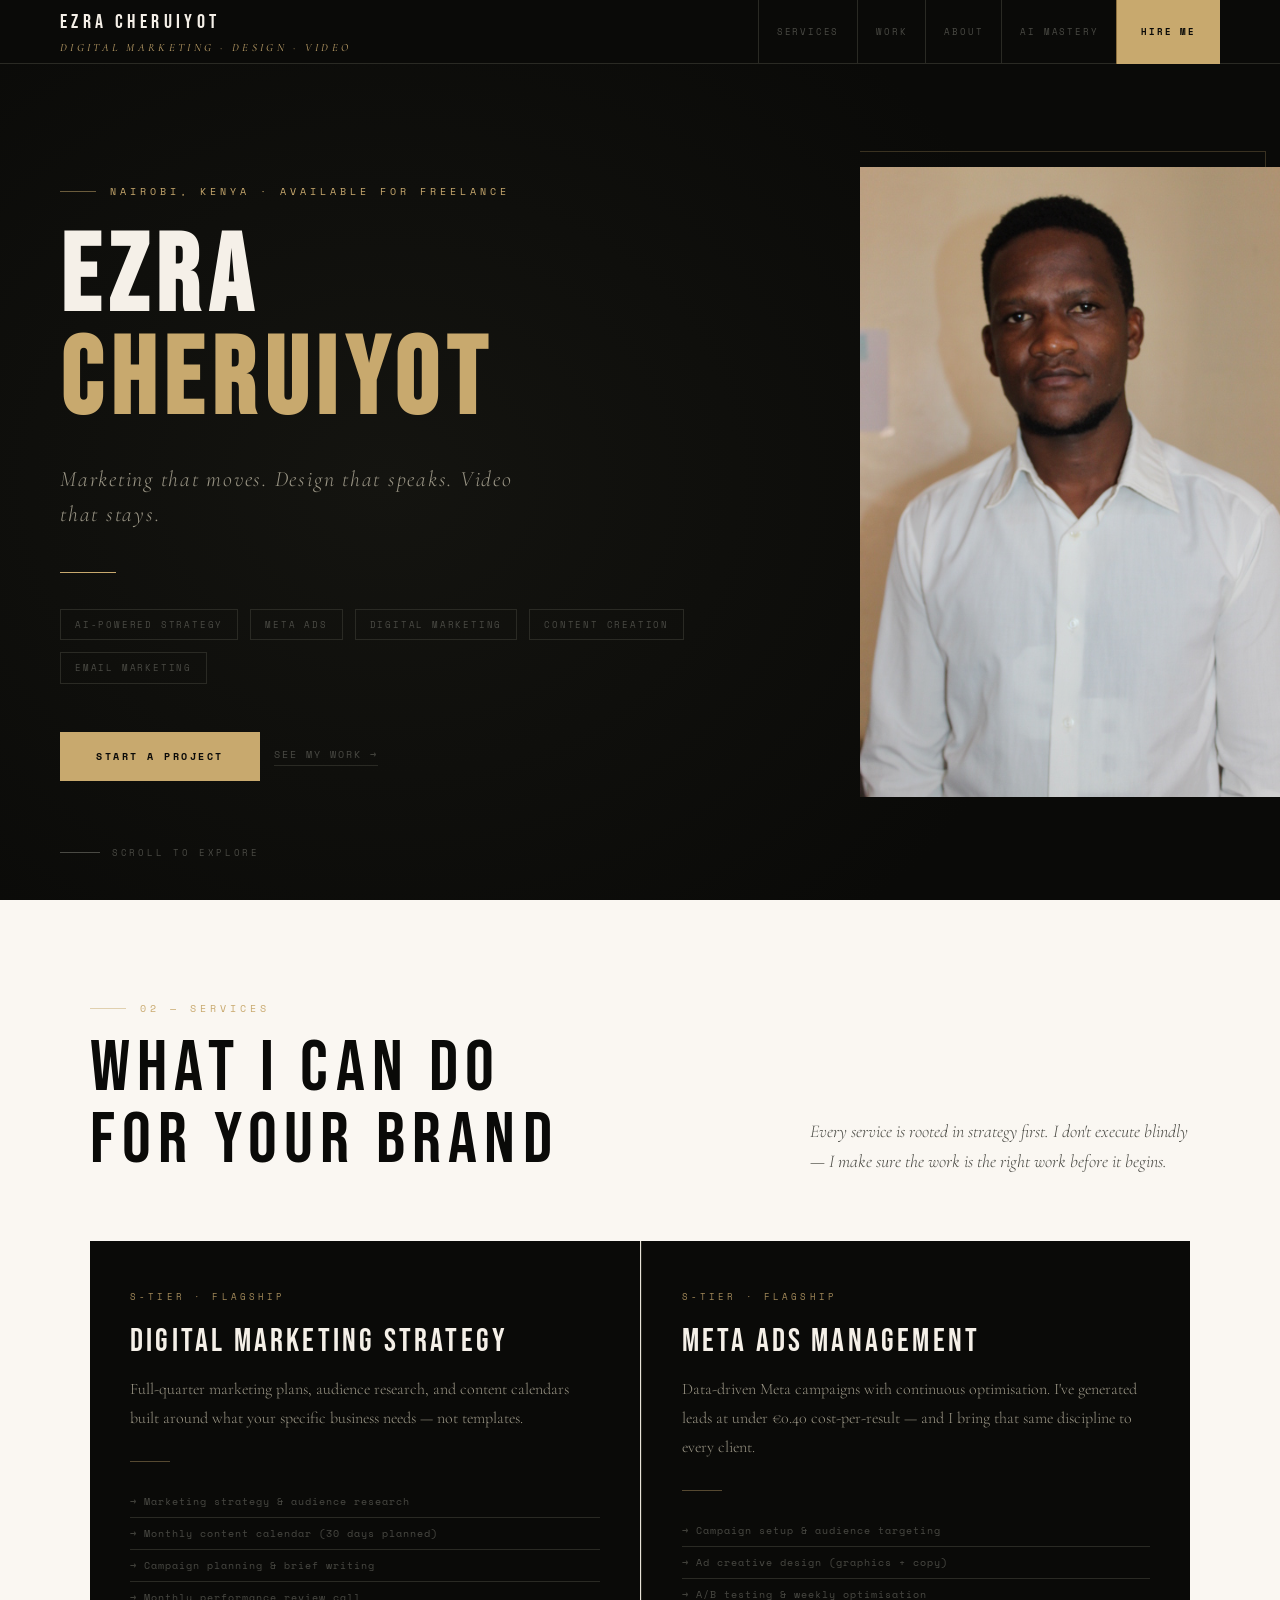
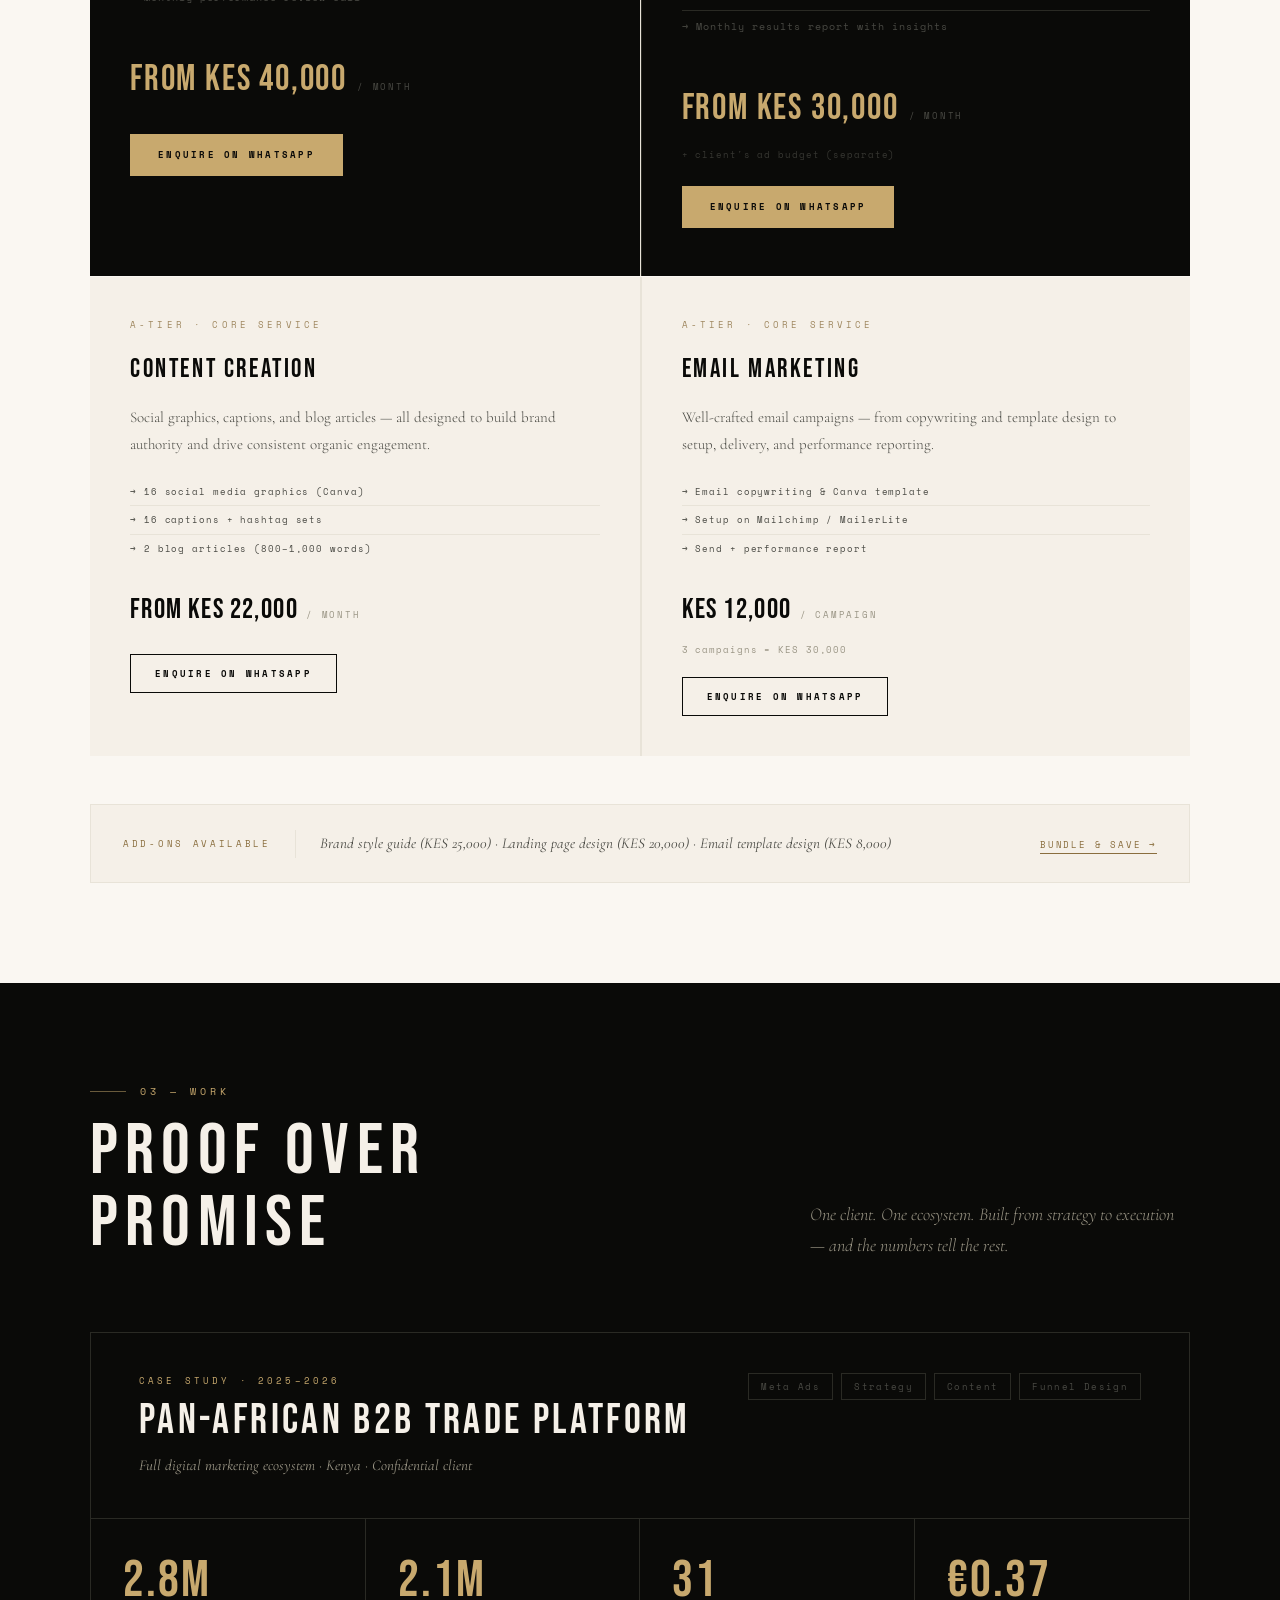
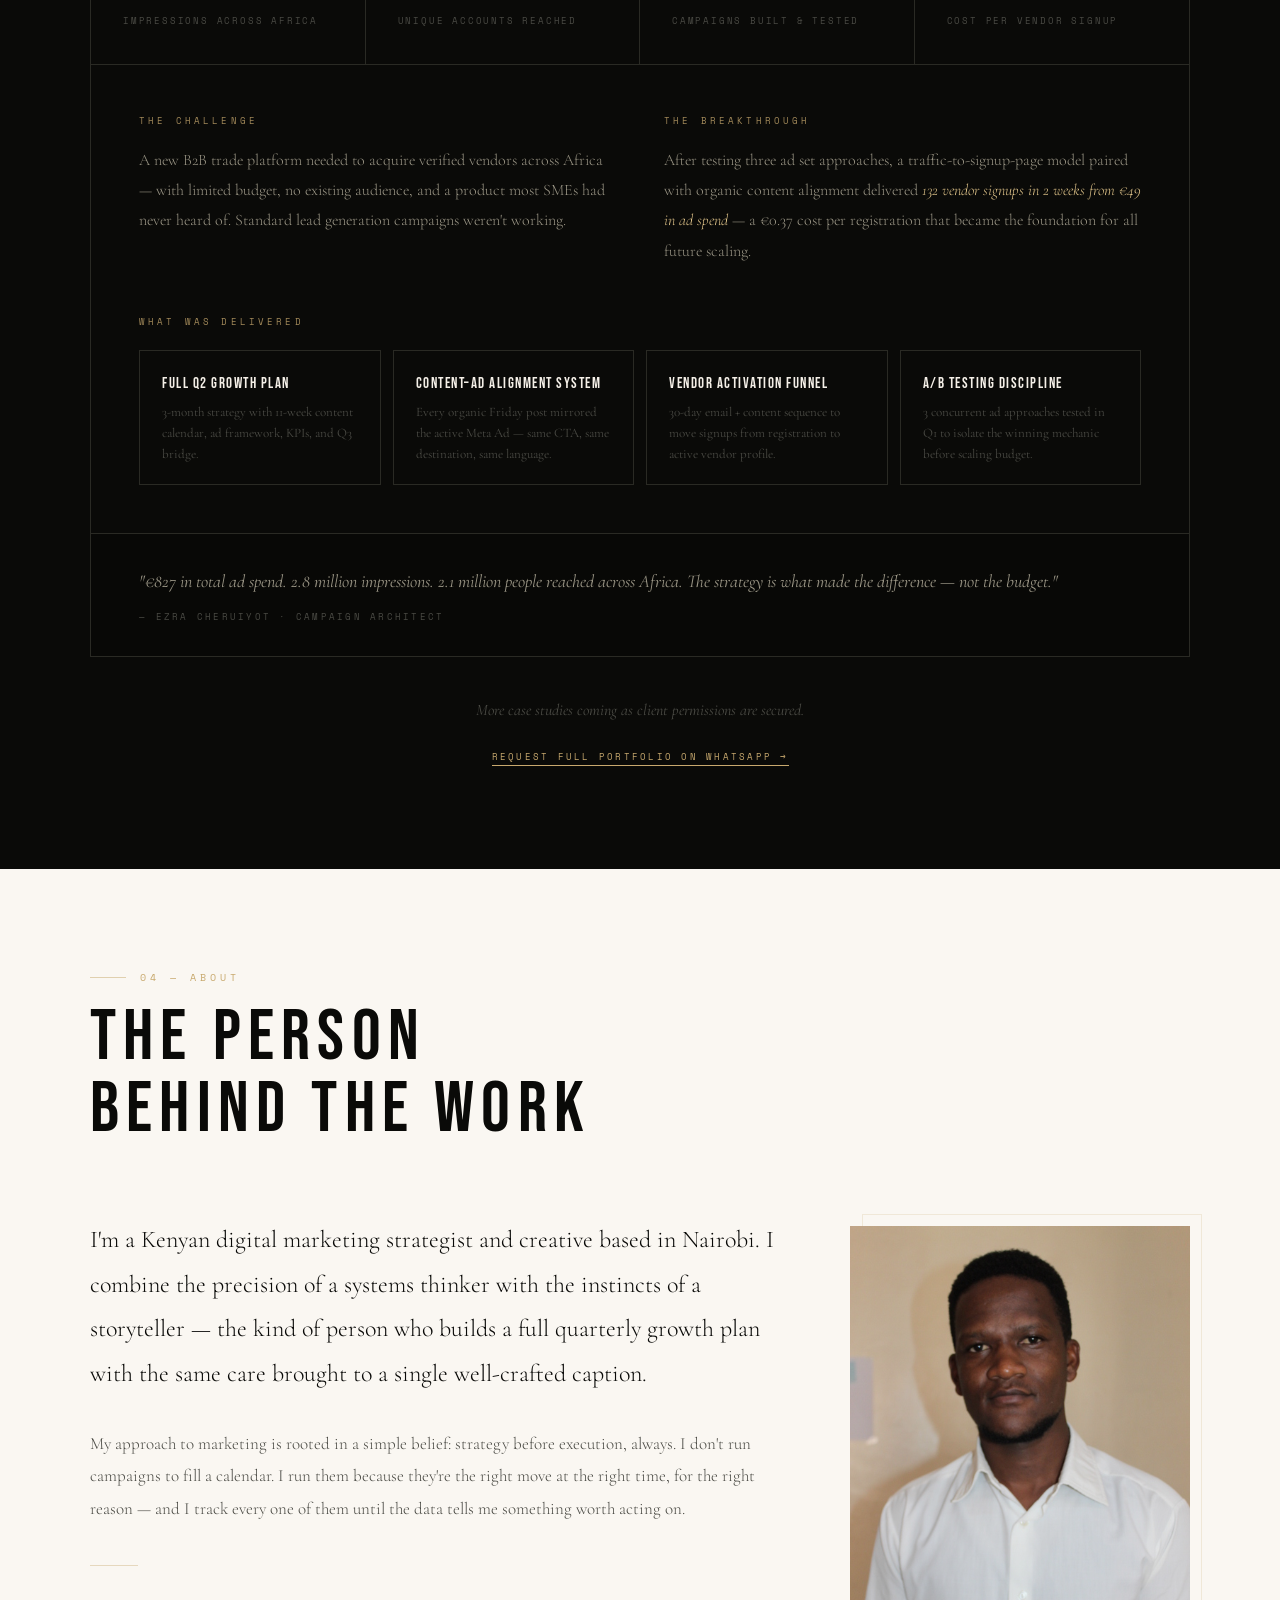
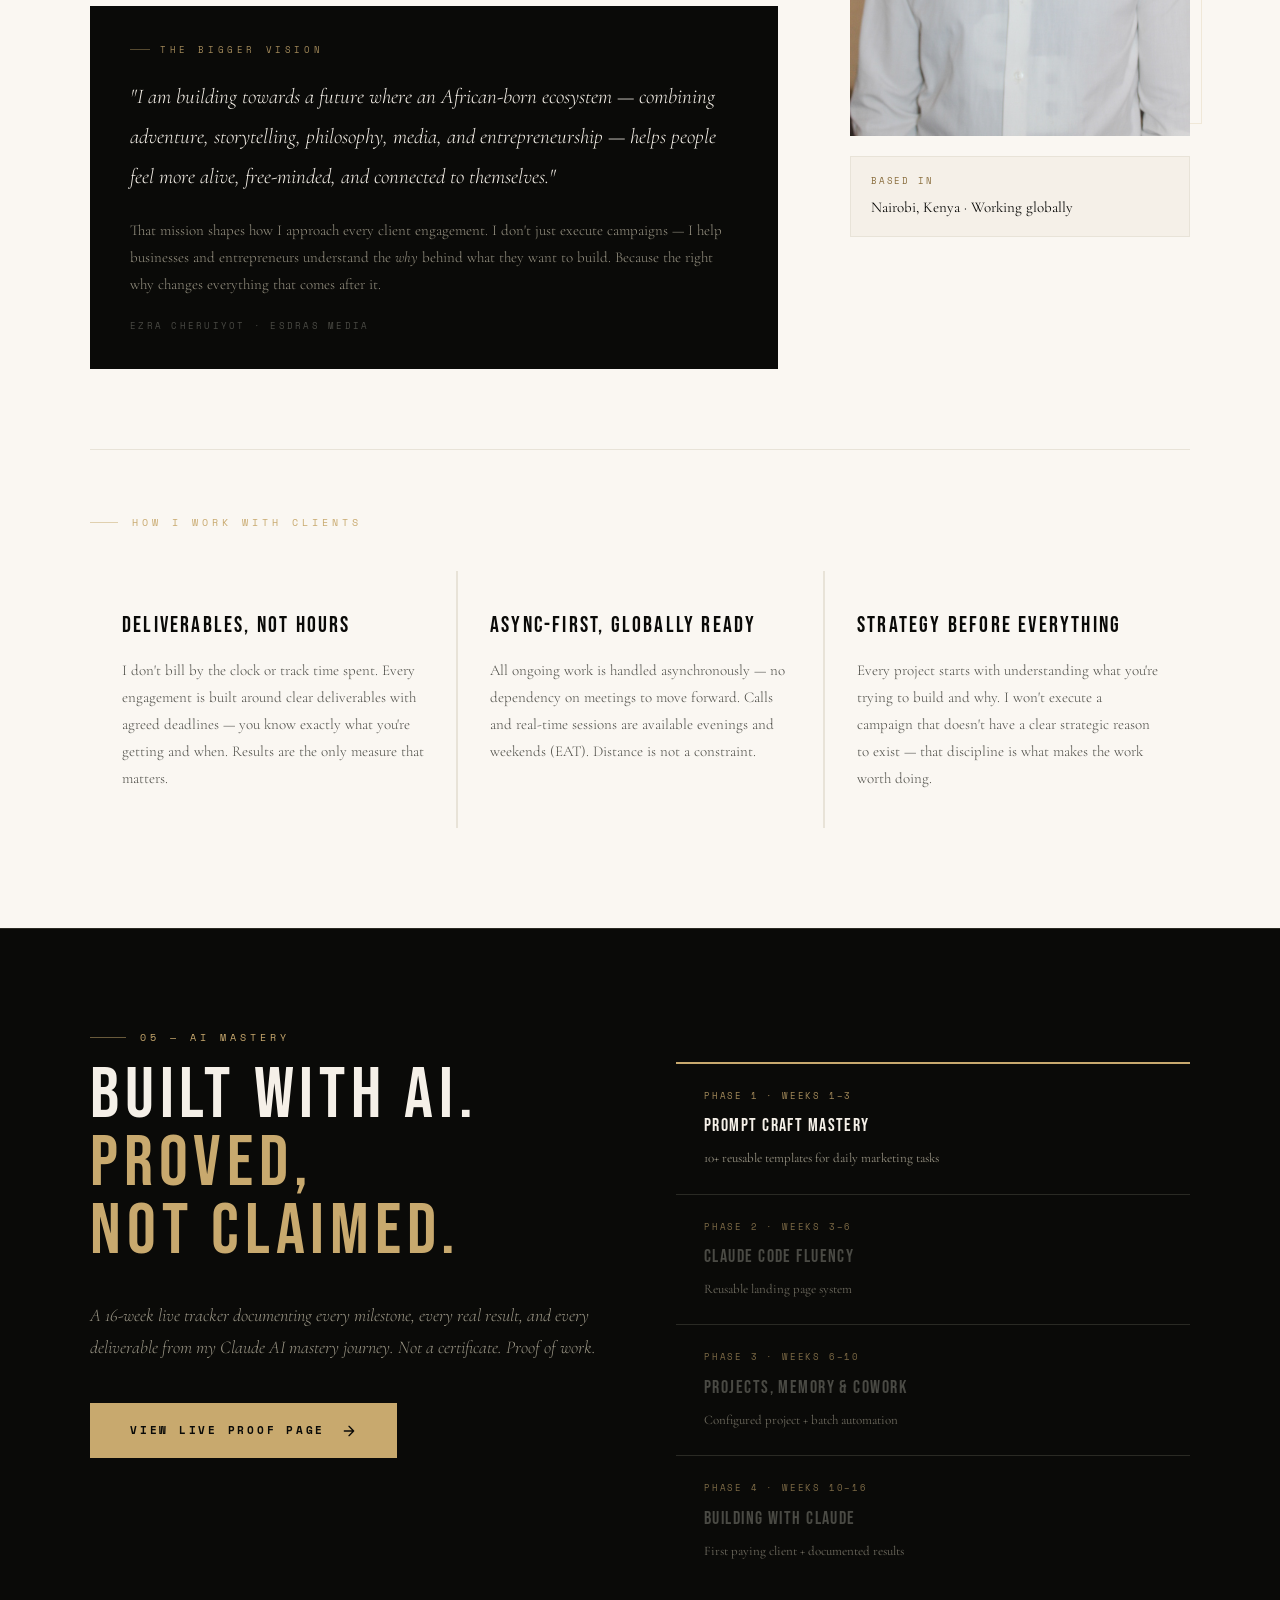
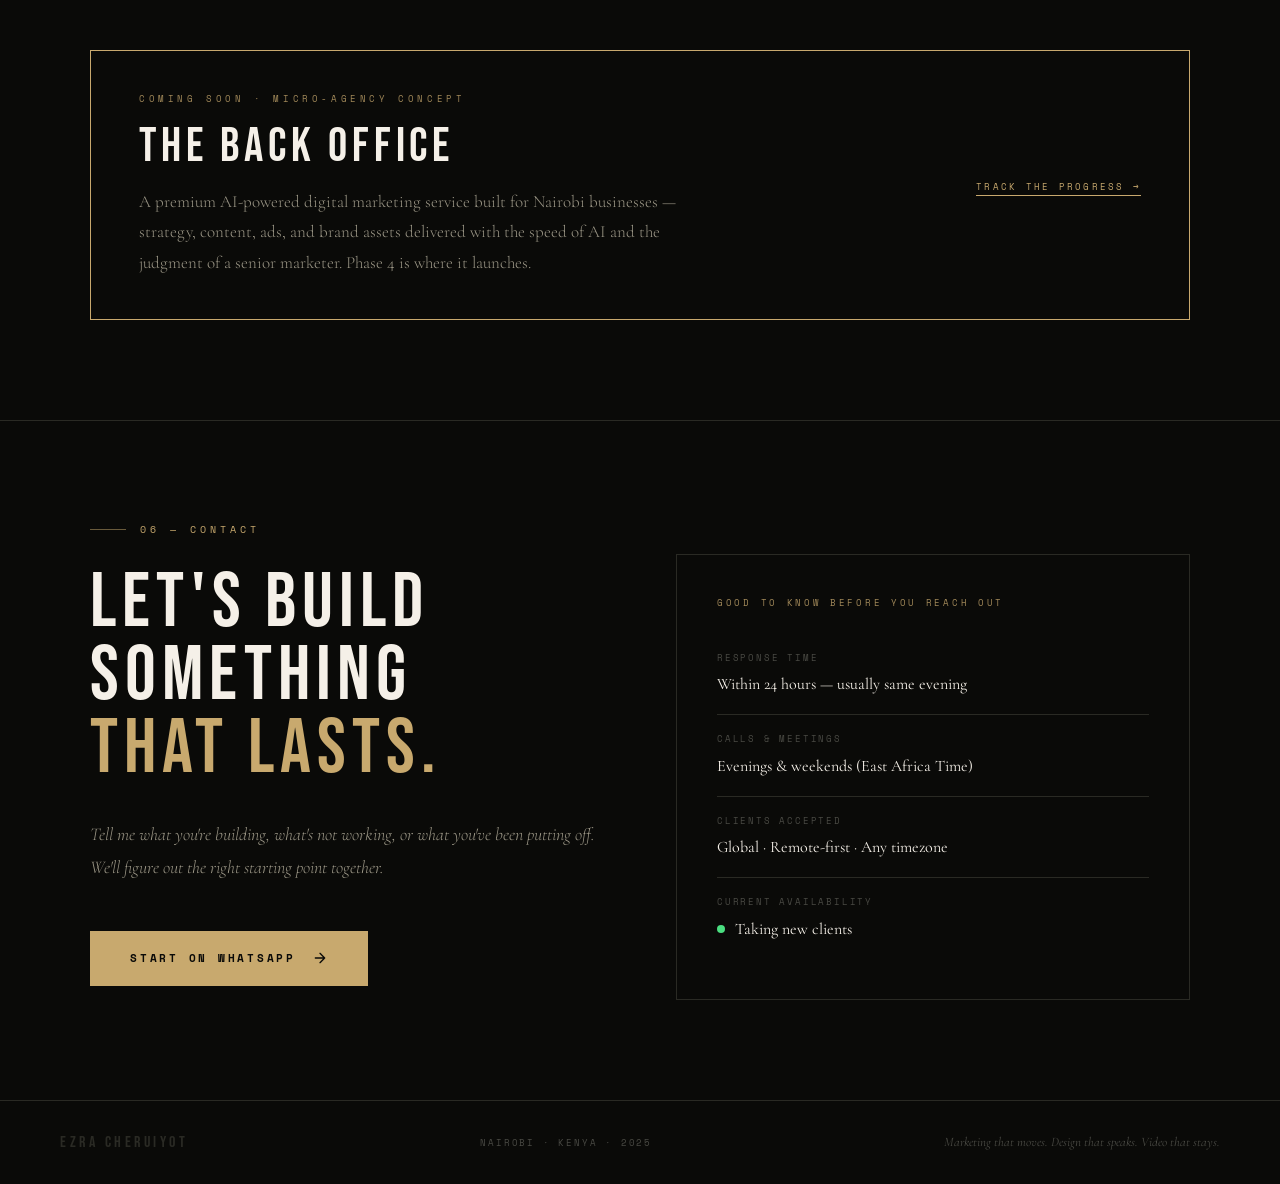
==== commit 55daedde: "Update hero skill pills to reflect current services" ====
--- a/index.html
+++ b/index.html
@@ -4,6 +4,11 @@
 <meta charset="UTF-8"/>
 <meta name="viewport" content="width=device-width,initial-scale=1"/>
 <title>Ezra Cheruiyot — Digital Marketing Specialist</title>
+<meta property="og:title" content="Ezra Cheruiyot — Digital Marketing Specialist"/>
+<meta property="og:description" content="AI-powered digital marketing from Nairobi. Meta Ads specialist. Strategy, content, and campaigns built on proof."/>
+<meta property="og:image" content="https://ezracheruiyot.netlify.app/ezra-hero.jpg"/>
+<meta property="og:url" content="https://ezracheruiyot.netlify.app"/>
+<meta property="og:type" content="website"/>
 <link href="https://fonts.googleapis.com/css2?family=Bebas+Neue&family=Cormorant+Garamond:ital,wght@0,300;0,400;0,600;1,300;1,400&family=Space+Mono:wght@400;700&display=swap" rel="stylesheet"/>
 <style>
 *{margin:0;padding:0;box-sizing:border-box;}
@@ -489,11 +494,11 @@
     </p>
     <div class="hero-rule"></div>
     <div class="hero-skills">
+      <span class="skill-pill">AI-Powered Strategy</span>
+      <span class="skill-pill">Meta Ads</span>
       <span class="skill-pill">Digital Marketing</span>
-      <span class="skill-pill">Canva Design</span>
-      <span class="skill-pill">Video Editing</span>
-      <span class="skill-pill">Social Strategy</span>
-      <span class="skill-pill">Brand Identity</span>
+      <span class="skill-pill">Content Creation</span>
+      <span class="skill-pill">Email Marketing</span>
     </div>
     <div class="hero-cta">
       <a href="https://wa.me/254746604694?text=Hi%20Ezra%2C%20I%27d%20like%20to%20work%20with%20you." class="btn-primary" target="_blank" rel="noopener">
@@ -823,7 +828,7 @@
     <div>
       <h2 style="font-family:'Bebas Neue',sans-serif;font-size:clamp(40px,6vw,72px);letter-spacing:0.08em;color:var(--parchment);font-weight:400;line-height:0.95;margin-bottom:32px;">Built with AI.<br><span style="color:var(--gold);">Proved,<br>not claimed.</span></h2>
       <p style="font-family:'Cormorant Garamond',serif;font-style:italic;font-weight:300;font-size:18px;color:var(--mist);line-height:1.8;margin-bottom:40px;">A 16-week live tracker documenting every milestone, every real result, and every deliverable from my Claude AI mastery journey. Not a certificate. Proof of work.</p>
-      <a href="mastery.html" style="display:inline-flex;align-items:center;gap:16px;font-family:'Space Mono',monospace;font-size:11px;letter-spacing:0.25em;text-transform:uppercase;background:var(--gold);color:var(--ink);padding:18px 40px;text-decoration:none;font-weight:700;">
+      <a href="mastery.html" style="display:inline-flex;align-items:center;gap:16px;font-family:'Space Mono',monospace;font-size:11px;letter-spacing:0.25em;text-transform:uppercase;background:#c8a96e;color:#0a0a08;padding:18px 40px;text-decoration:none;font-weight:700;">
         View live proof page
         <svg width="16" height="16" viewBox="0 0 24 24" fill="none" stroke="currentColor" stroke-width="2" stroke-linecap="round" stroke-linejoin="round" aria-hidden="true"><path d="M5 12h14M12 5l7 7-7 7"/></svg>
       </a>
@@ -861,7 +866,7 @@
       <p style="font-family:'Cormorant Garamond',serif;font-weight:300;font-size:17px;color:var(--mist);line-height:1.8;max-width:560px;">A premium AI-powered digital marketing service built for Nairobi businesses — strategy, content, ads, and brand assets delivered with the speed of AI and the judgment of a senior marketer. Phase 4 is where it launches.</p>
     </div>
     <div style="text-align:right;flex-shrink:0;">
-      <a href="mastery.html" style="font-family:'Space Mono',monospace;font-size:9px;letter-spacing:0.25em;text-transform:uppercase;color:var(--gold);text-decoration:none;border-bottom:1px solid var(--gold);padding-bottom:2px;">
+      <a href="mastery.html" style="font-family:'Space Mono',monospace;font-size:9px;letter-spacing:0.25em;text-transform:uppercase;color:#c8a96e;text-decoration:none;border-bottom:1px solid #c8a96e;padding-bottom:2px;">
         Track the progress →
       </a>
     </div>
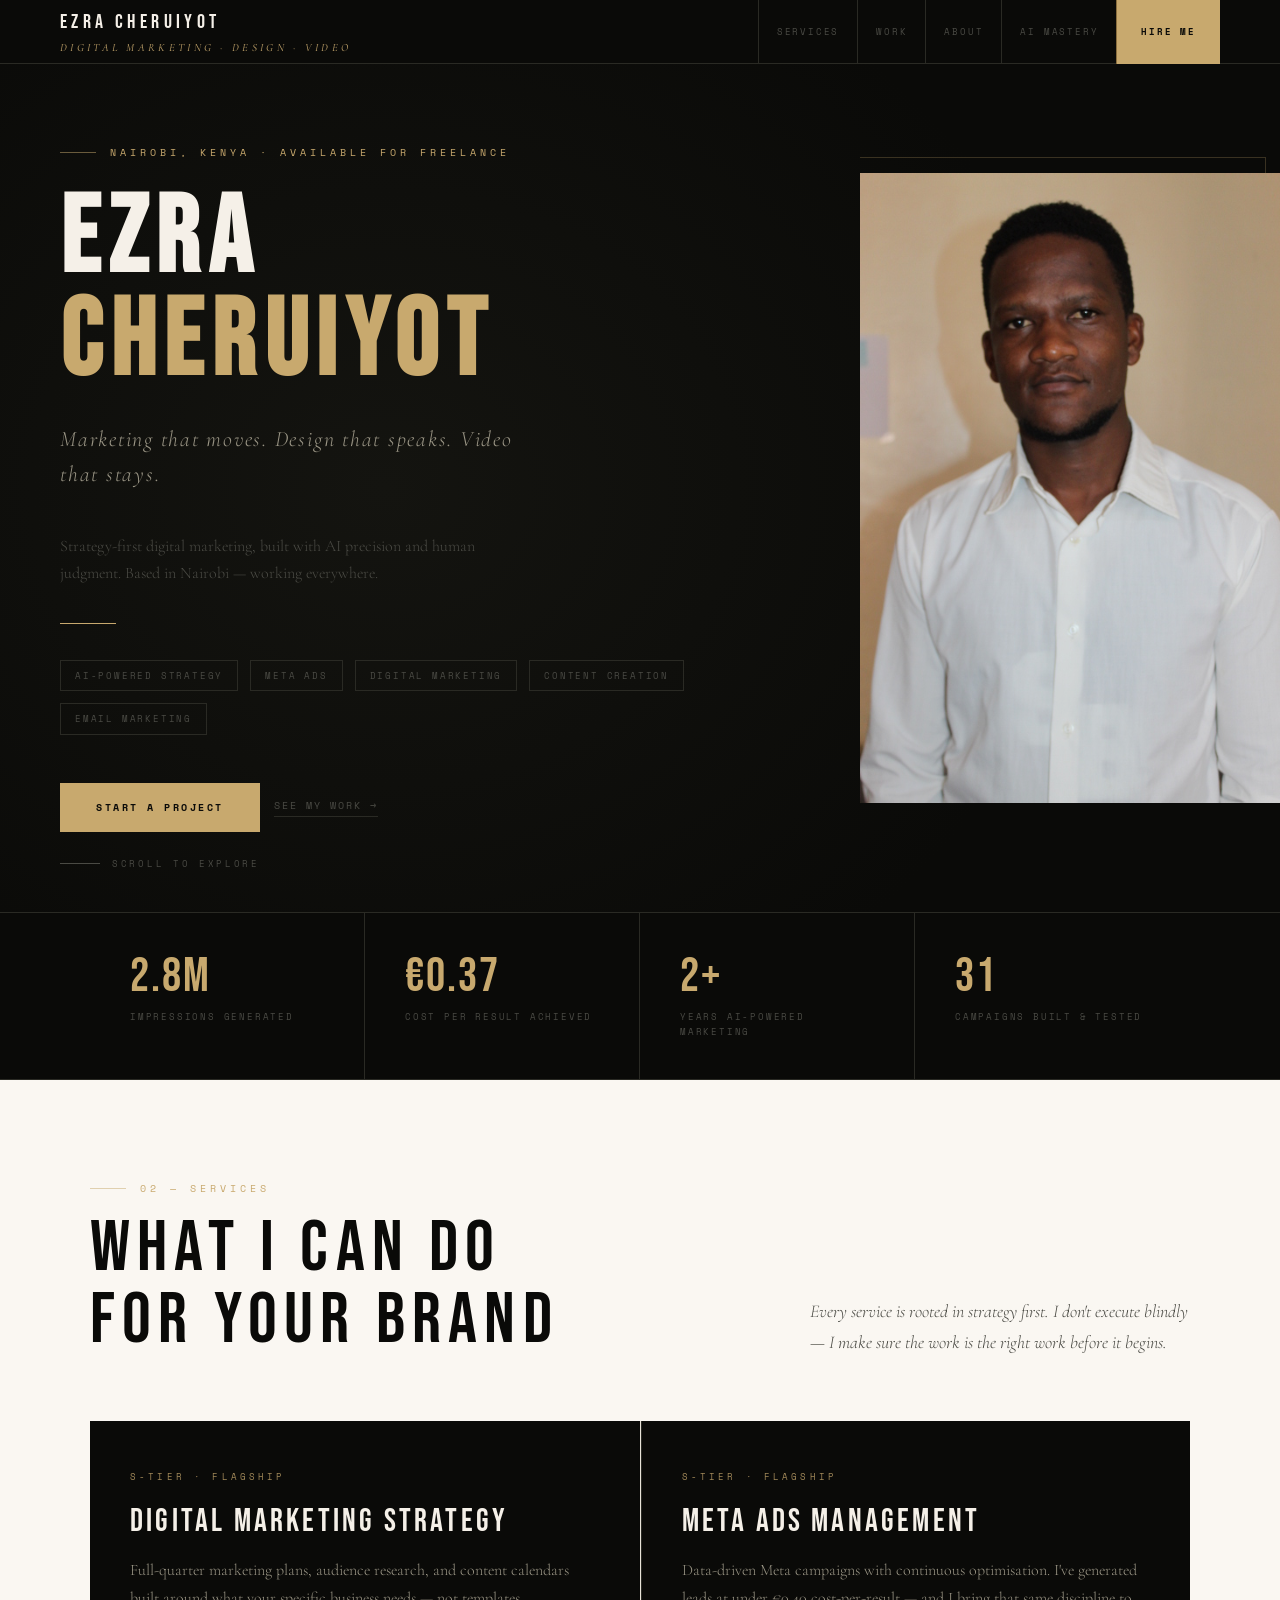
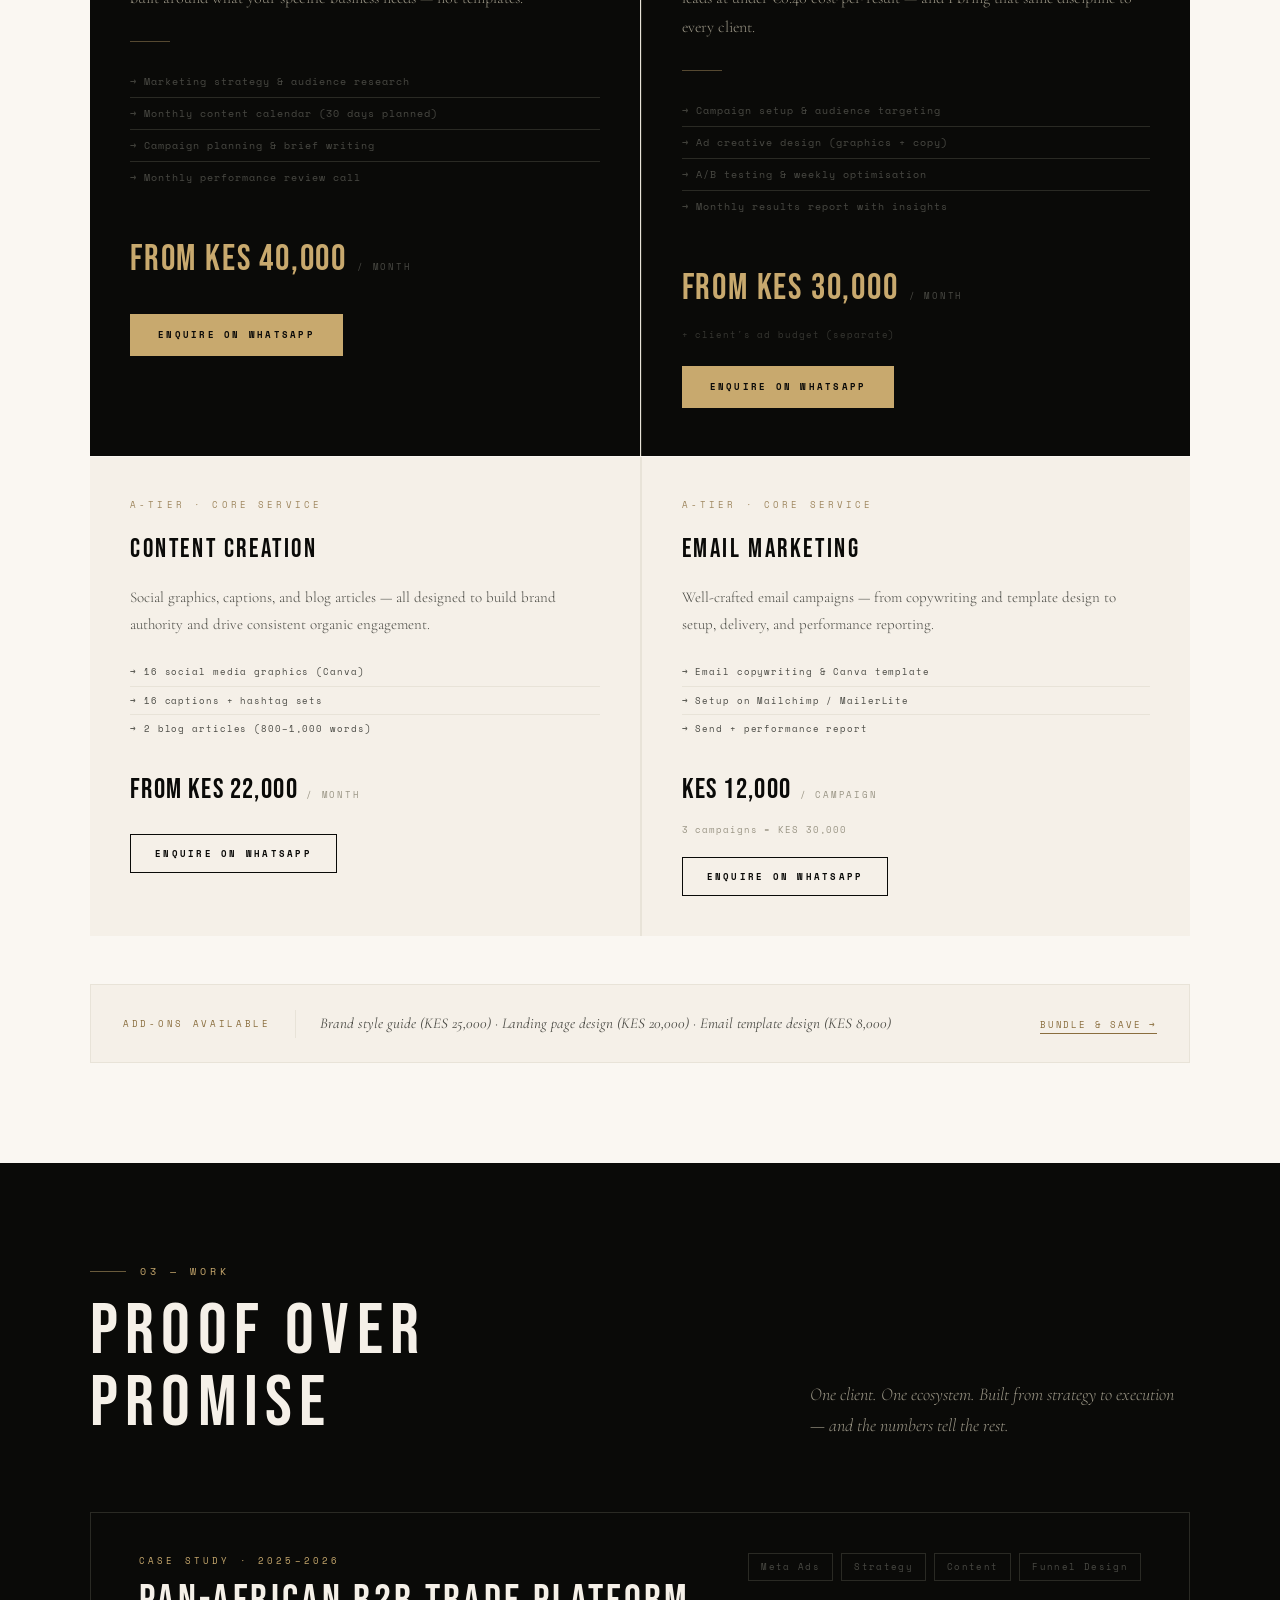
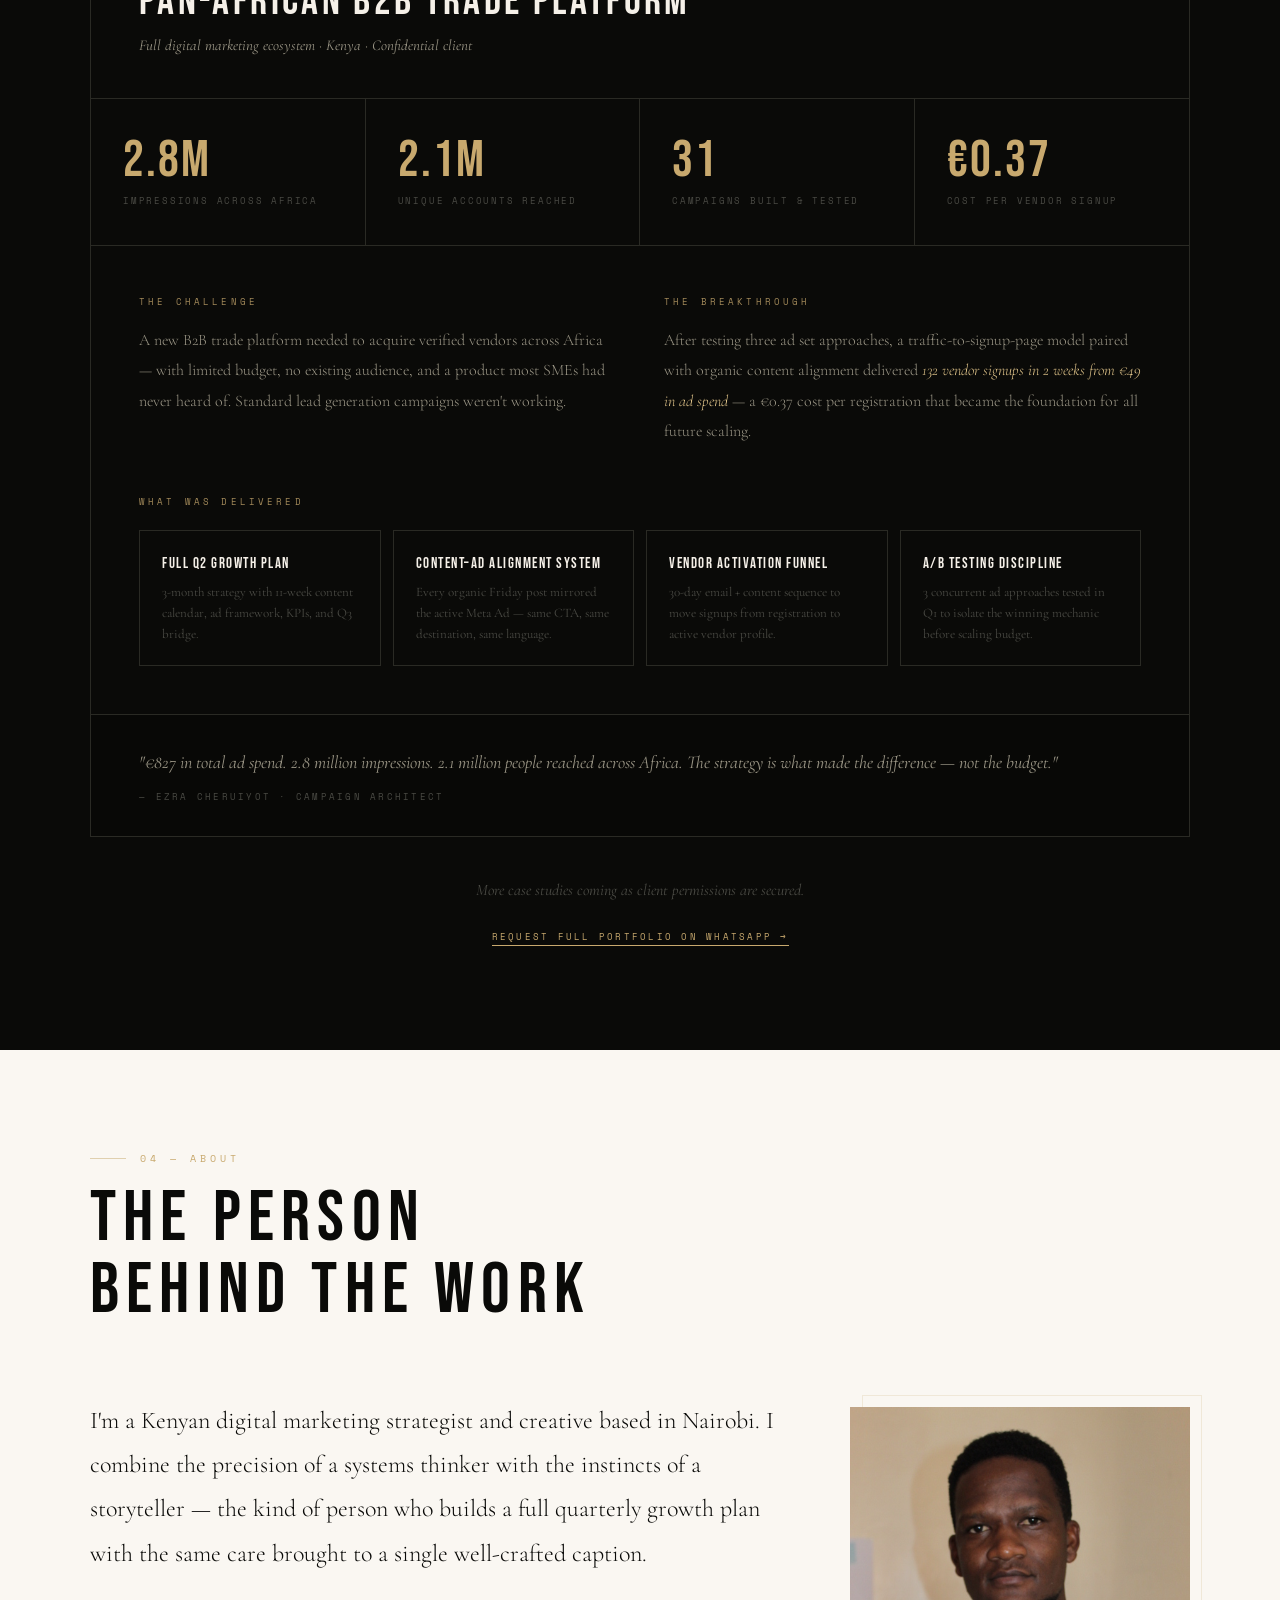
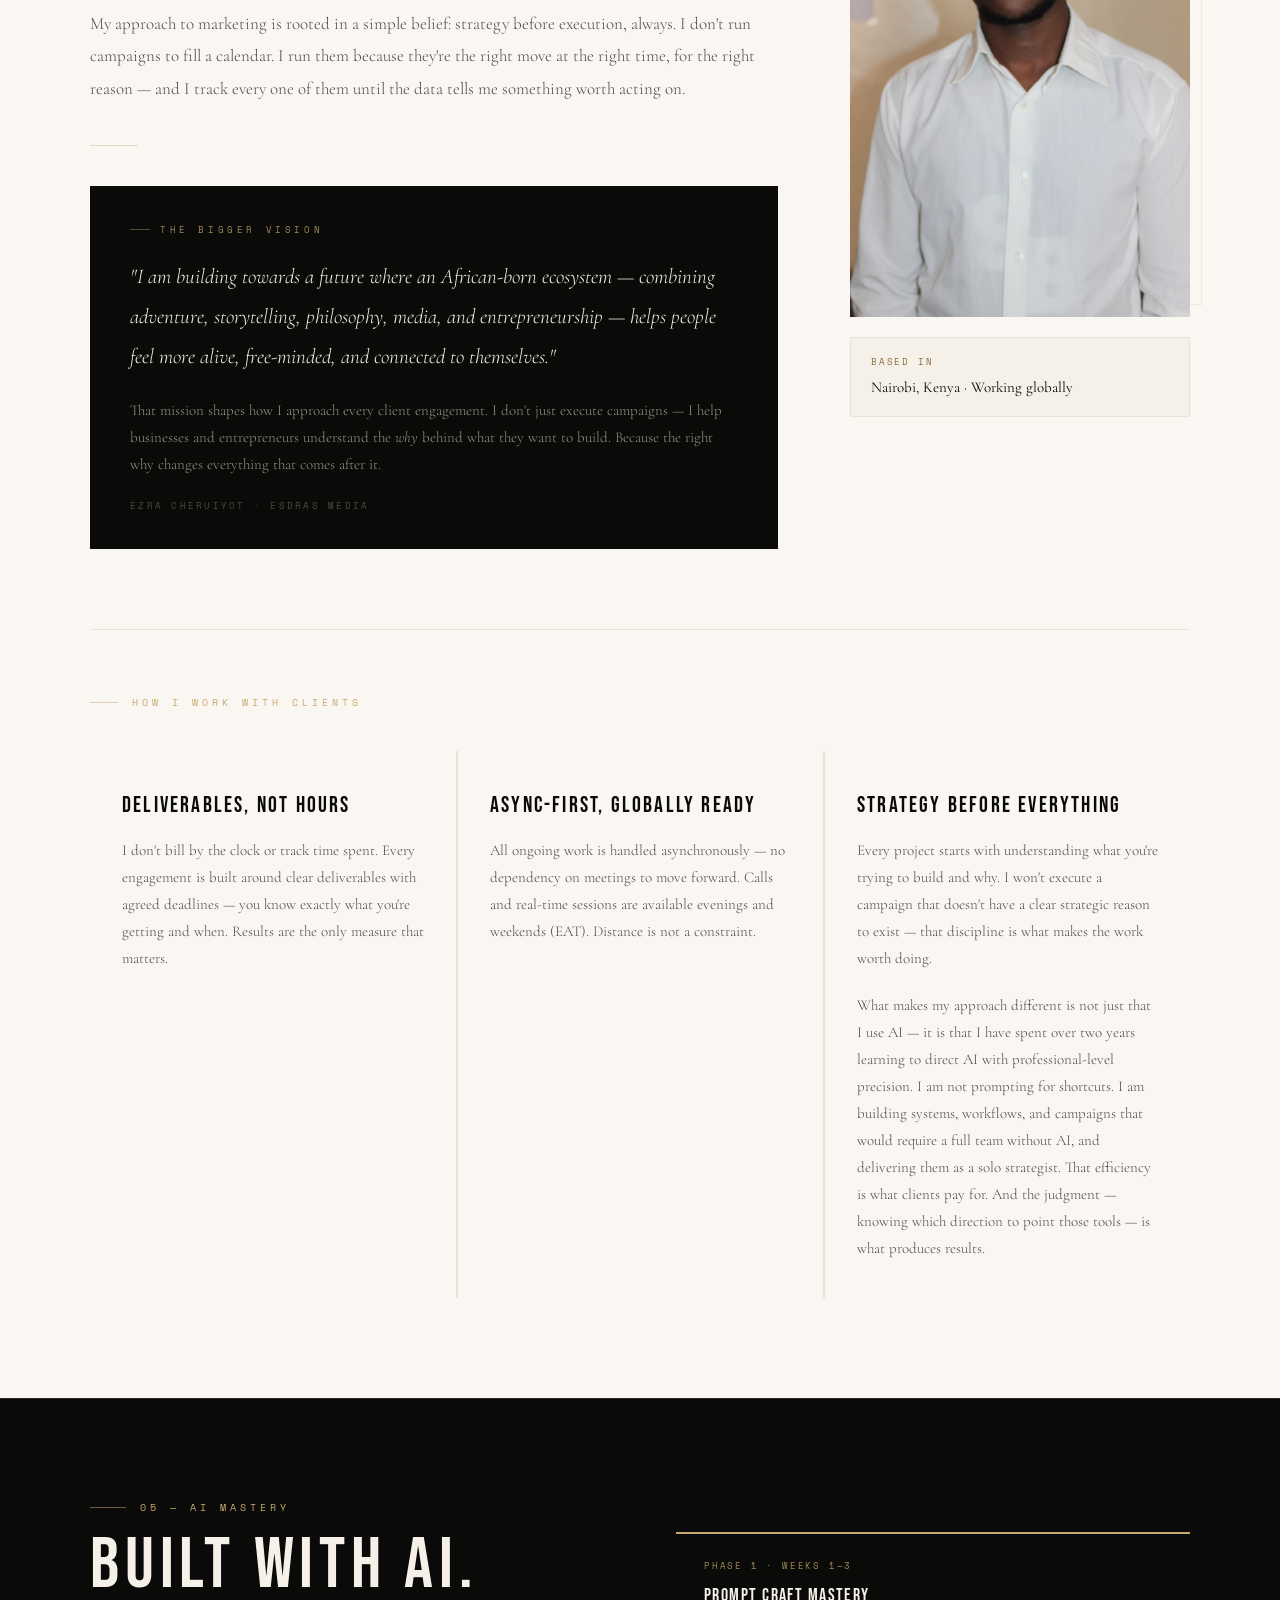
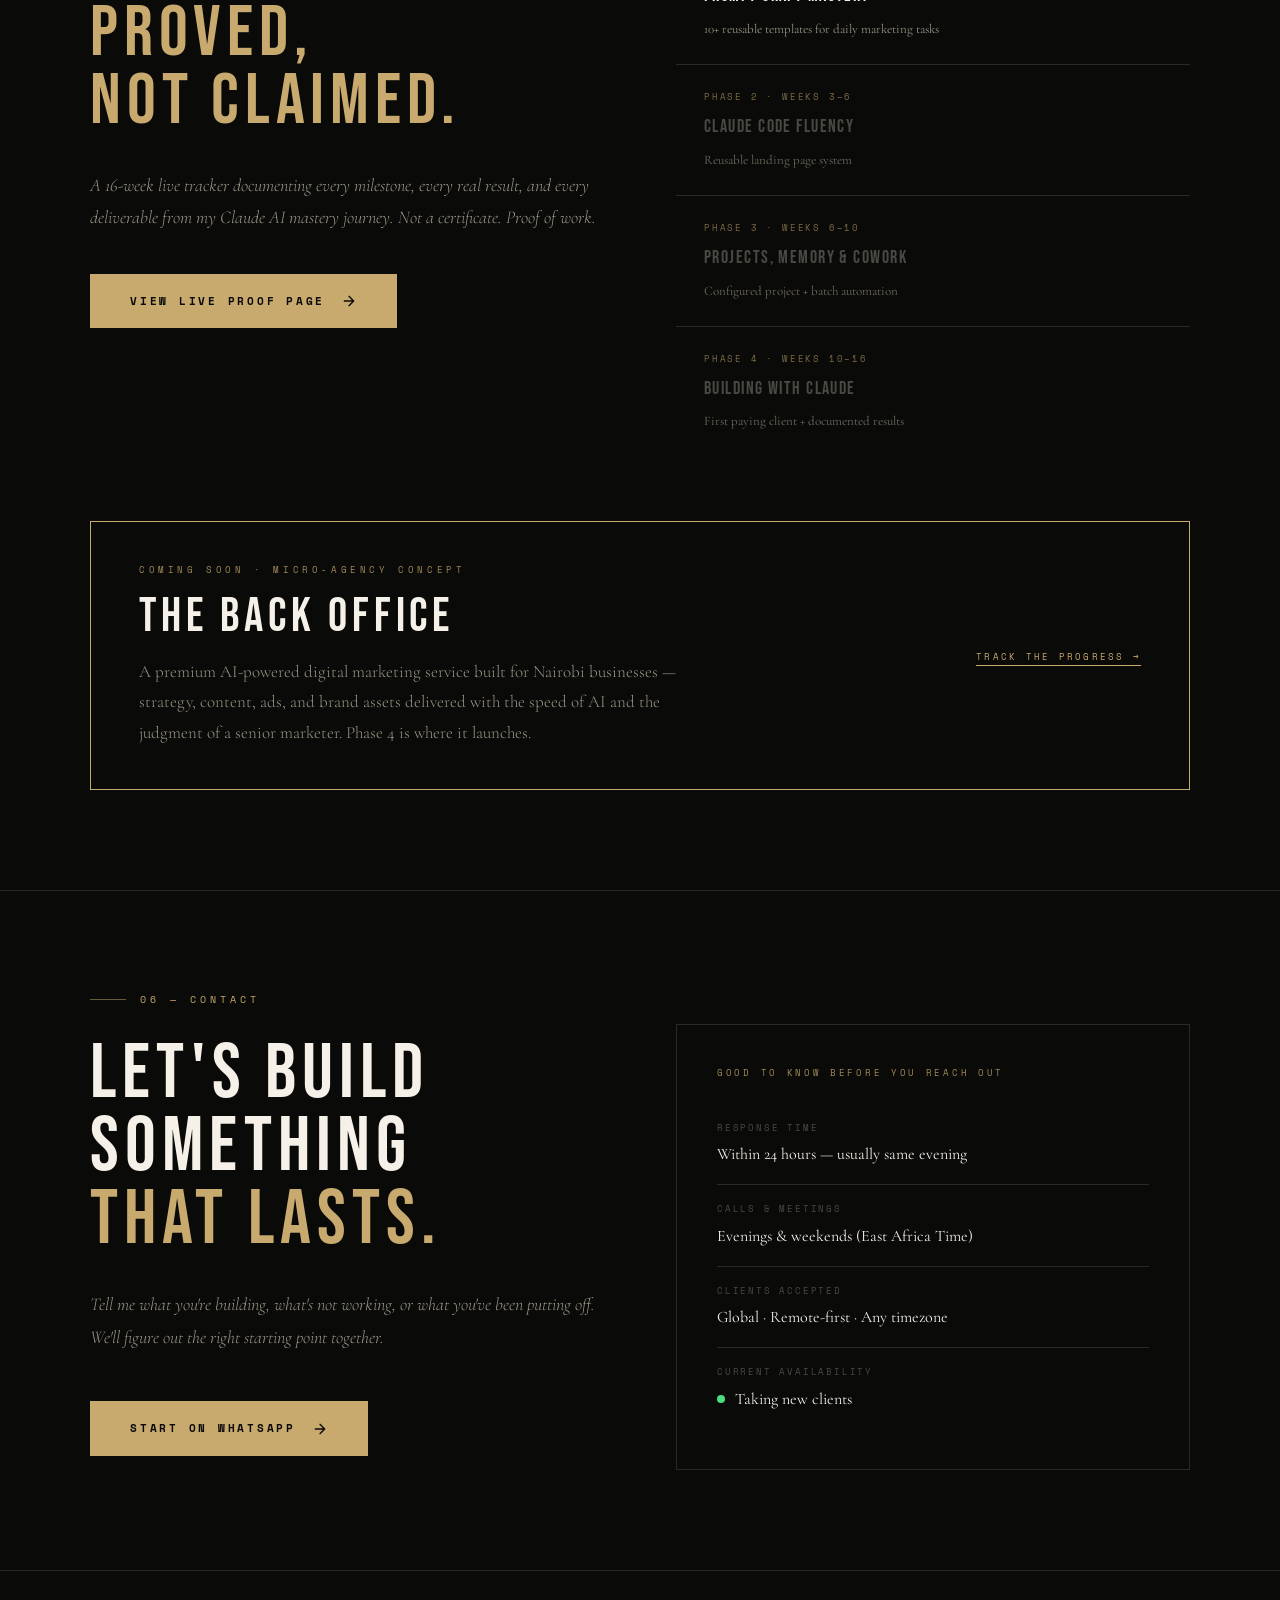
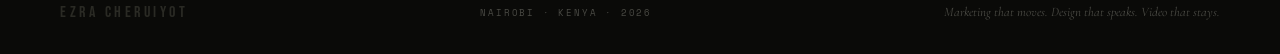
==== commit 6fcd57ee: "Add stats bar, update footer year to 2026, expand about section copy" ====
--- a/index.html
+++ b/index.html
@@ -492,6 +492,7 @@
     <p class="hero-tagline">
       Marketing that moves. Design that speaks. Video that stays.
     </p>
+    <p style="font-family:'Cormorant Garamond',serif;font-weight:300;color:var(--ghost);font-size:16px;max-width:460px;line-height:1.7;margin-bottom:36px;">Strategy-first digital marketing, built with AI precision and human judgment. Based in Nairobi — working everywhere.</p>
     <div class="hero-rule"></div>
     <div class="hero-skills">
       <span class="skill-pill">AI-Powered Strategy</span>
@@ -511,7 +512,7 @@
   <div class="hero-photo-col">
     <div class="hero-photo-frame">
       <img src="ezra-hero.jpg" alt="Ezra Cheruiyot — Digital Marketing Specialist"/>
-      <div class="hero-photo-caption">Ezra Cheruiyot · 2025</div>
+      <div class="hero-photo-caption">Ezra Cheruiyot · 2026</div>
     </div>
   </div>
 
@@ -521,6 +522,28 @@
   </div>
 </section>
 
+
+<!-- ══ STATS BAR ══ -->
+<section style="background:var(--ink);border-top:1px solid var(--ash);border-bottom:1px solid var(--ash);">
+  <div style="max-width:1100px;margin:0 auto;display:grid;grid-template-columns:repeat(4,1fr);">
+    <div style="padding:40px 40px;border-right:1px solid var(--ash);">
+      <div style="font-family:'Bebas Neue',sans-serif;font-size:48px;color:#c8a96e;letter-spacing:0.04em;line-height:1;margin-bottom:8px;">2.8M</div>
+      <div style="font-family:'Space Mono',monospace;font-size:9px;letter-spacing:0.2em;color:var(--ghost);text-transform:uppercase;">Impressions generated</div>
+    </div>
+    <div style="padding:40px 40px;border-right:1px solid var(--ash);">
+      <div style="font-family:'Bebas Neue',sans-serif;font-size:48px;color:#c8a96e;letter-spacing:0.04em;line-height:1;margin-bottom:8px;">€0.37</div>
+      <div style="font-family:'Space Mono',monospace;font-size:9px;letter-spacing:0.2em;color:var(--ghost);text-transform:uppercase;">Cost per result achieved</div>
+    </div>
+    <div style="padding:40px 40px;border-right:1px solid var(--ash);">
+      <div style="font-family:'Bebas Neue',sans-serif;font-size:48px;color:#c8a96e;letter-spacing:0.04em;line-height:1;margin-bottom:8px;">2+</div>
+      <div style="font-family:'Space Mono',monospace;font-size:9px;letter-spacing:0.2em;color:var(--ghost);text-transform:uppercase;">Years AI-powered marketing</div>
+    </div>
+    <div style="padding:40px 40px;">
+      <div style="font-family:'Bebas Neue',sans-serif;font-size:48px;color:#c8a96e;letter-spacing:0.04em;line-height:1;margin-bottom:8px;">31</div>
+      <div style="font-family:'Space Mono',monospace;font-size:9px;letter-spacing:0.2em;color:var(--ghost);text-transform:uppercase;">Campaigns built &amp; tested</div>
+    </div>
+  </div>
+</section>
 
 <!-- ══ SERVICES ══ -->
 <section id="services" style="background:var(--warm-white);padding:100px 60px;">
@@ -807,6 +830,7 @@
       <div style="background:var(--warm-white);padding:36px 32px;border-left:1px solid var(--divider);">
         <div style="font-family:'Bebas Neue',sans-serif;font-size:22px;letter-spacing:0.1em;color:var(--ink);margin-bottom:12px;">Strategy before everything</div>
         <p style="font-family:'Cormorant Garamond',serif;font-weight:300;font-size:15px;color:var(--ghost);line-height:1.8;">Every project starts with understanding what you're trying to build and why. I won't execute a campaign that doesn't have a clear strategic reason to exist — that discipline is what makes the work worth doing.</p>
+        <p style="font-family:'Cormorant Garamond',serif;font-weight:300;font-size:15px;color:var(--ghost);line-height:1.8;margin-top:20px;">What makes my approach different is not just that I use AI — it is that I have spent over two years learning to direct AI with professional-level precision. I am not prompting for shortcuts. I am building systems, workflows, and campaigns that would require a full team without AI, and delivering them as a solo strategist. That efficiency is what clients pay for. And the judgment — knowing which direction to point those tools — is what produces results.</p>
       </div>
 
     </div>
@@ -929,7 +953,7 @@
 <!-- ══ FOOTER ══ -->
 <footer style="background:var(--ink);padding:28px 60px;border-top:1px solid var(--ash);display:flex;justify-content:space-between;align-items:center;flex-wrap:wrap;gap:16px;">
   <span style="font-family:'Bebas Neue',sans-serif;letter-spacing:0.22em;font-size:16px;color:var(--ash);">Ezra Cheruiyot</span>
-  <span style="font-family:'Space Mono',monospace;font-size:9px;letter-spacing:0.2em;color:var(--ghost);text-transform:uppercase;">Nairobi · Kenya · 2025</span>
+  <span style="font-family:'Space Mono',monospace;font-size:9px;letter-spacing:0.2em;color:var(--ghost);text-transform:uppercase;">Nairobi · Kenya · 2026</span>
   <span style="font-family:'Cormorant Garamond',serif;font-style:italic;font-size:13px;color:var(--ghost);">Marketing that moves. Design that speaks. Video that stays.</span>
 </footer>
 
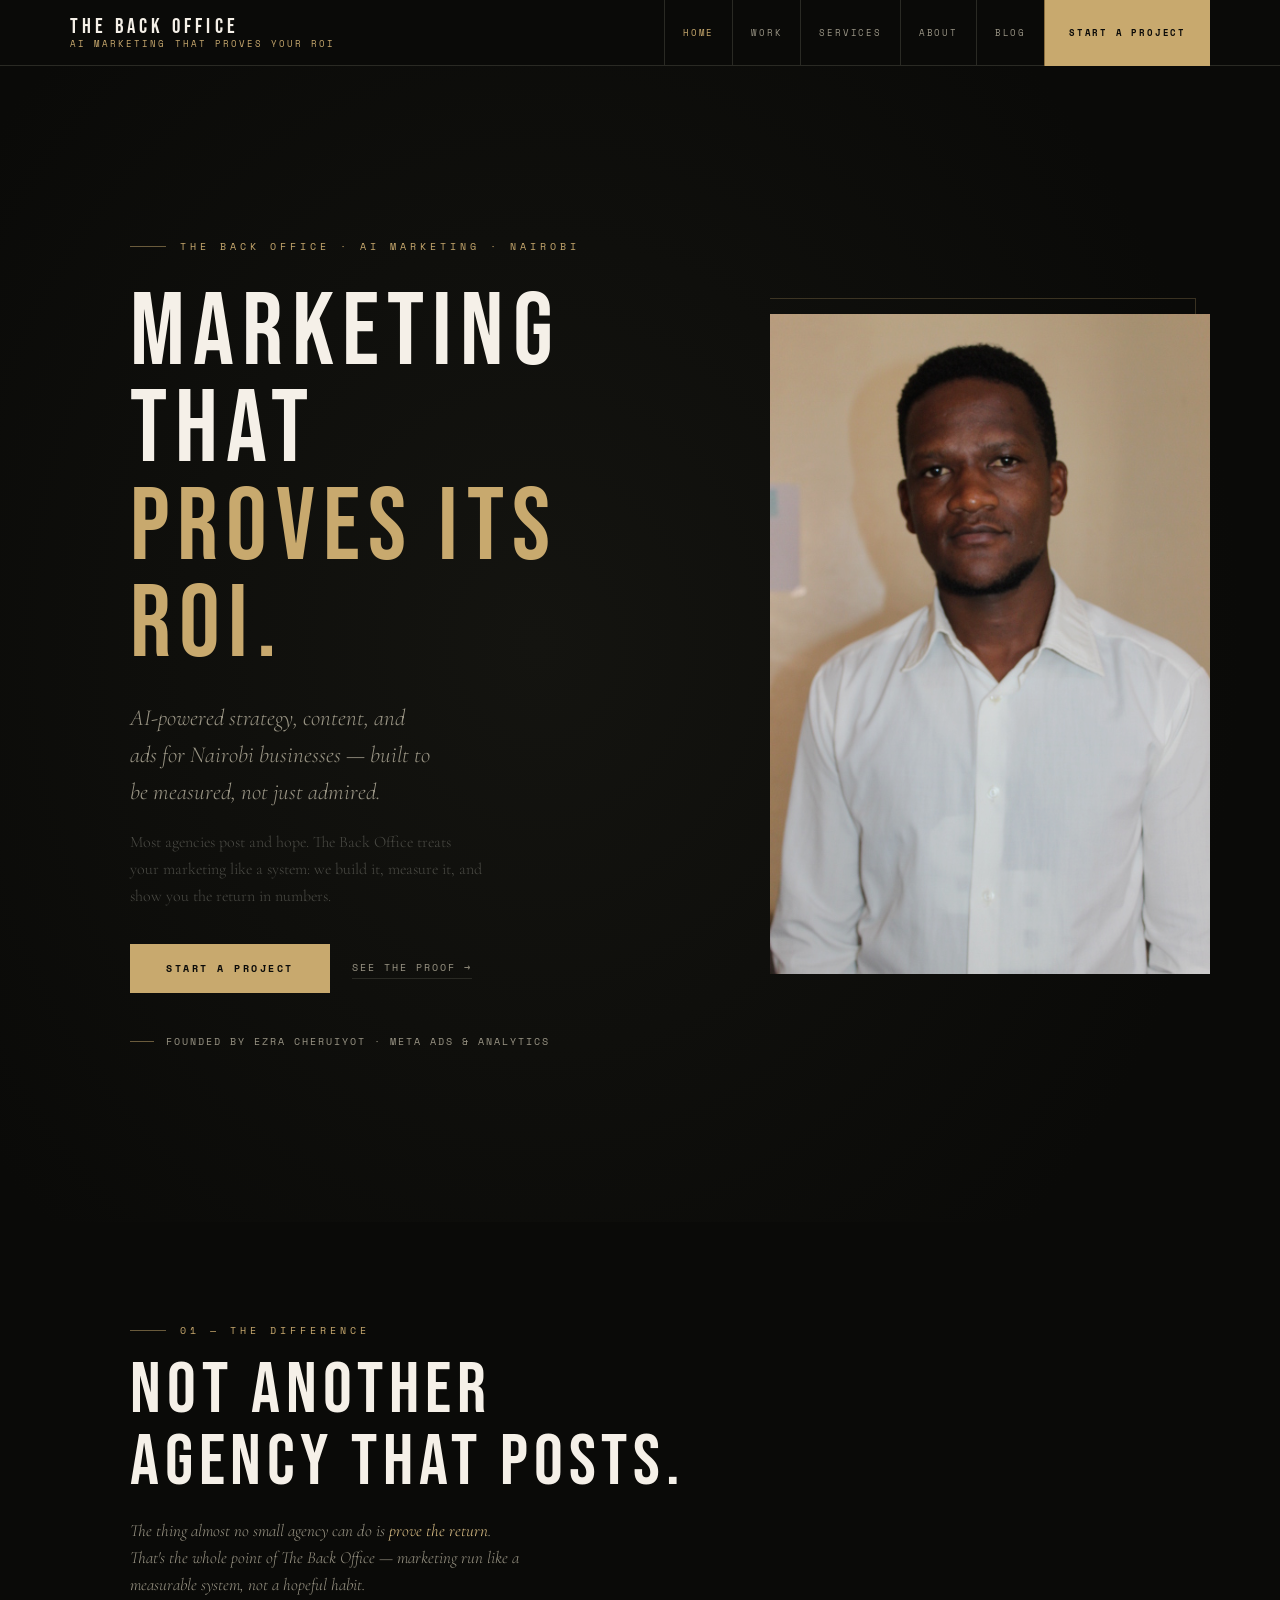
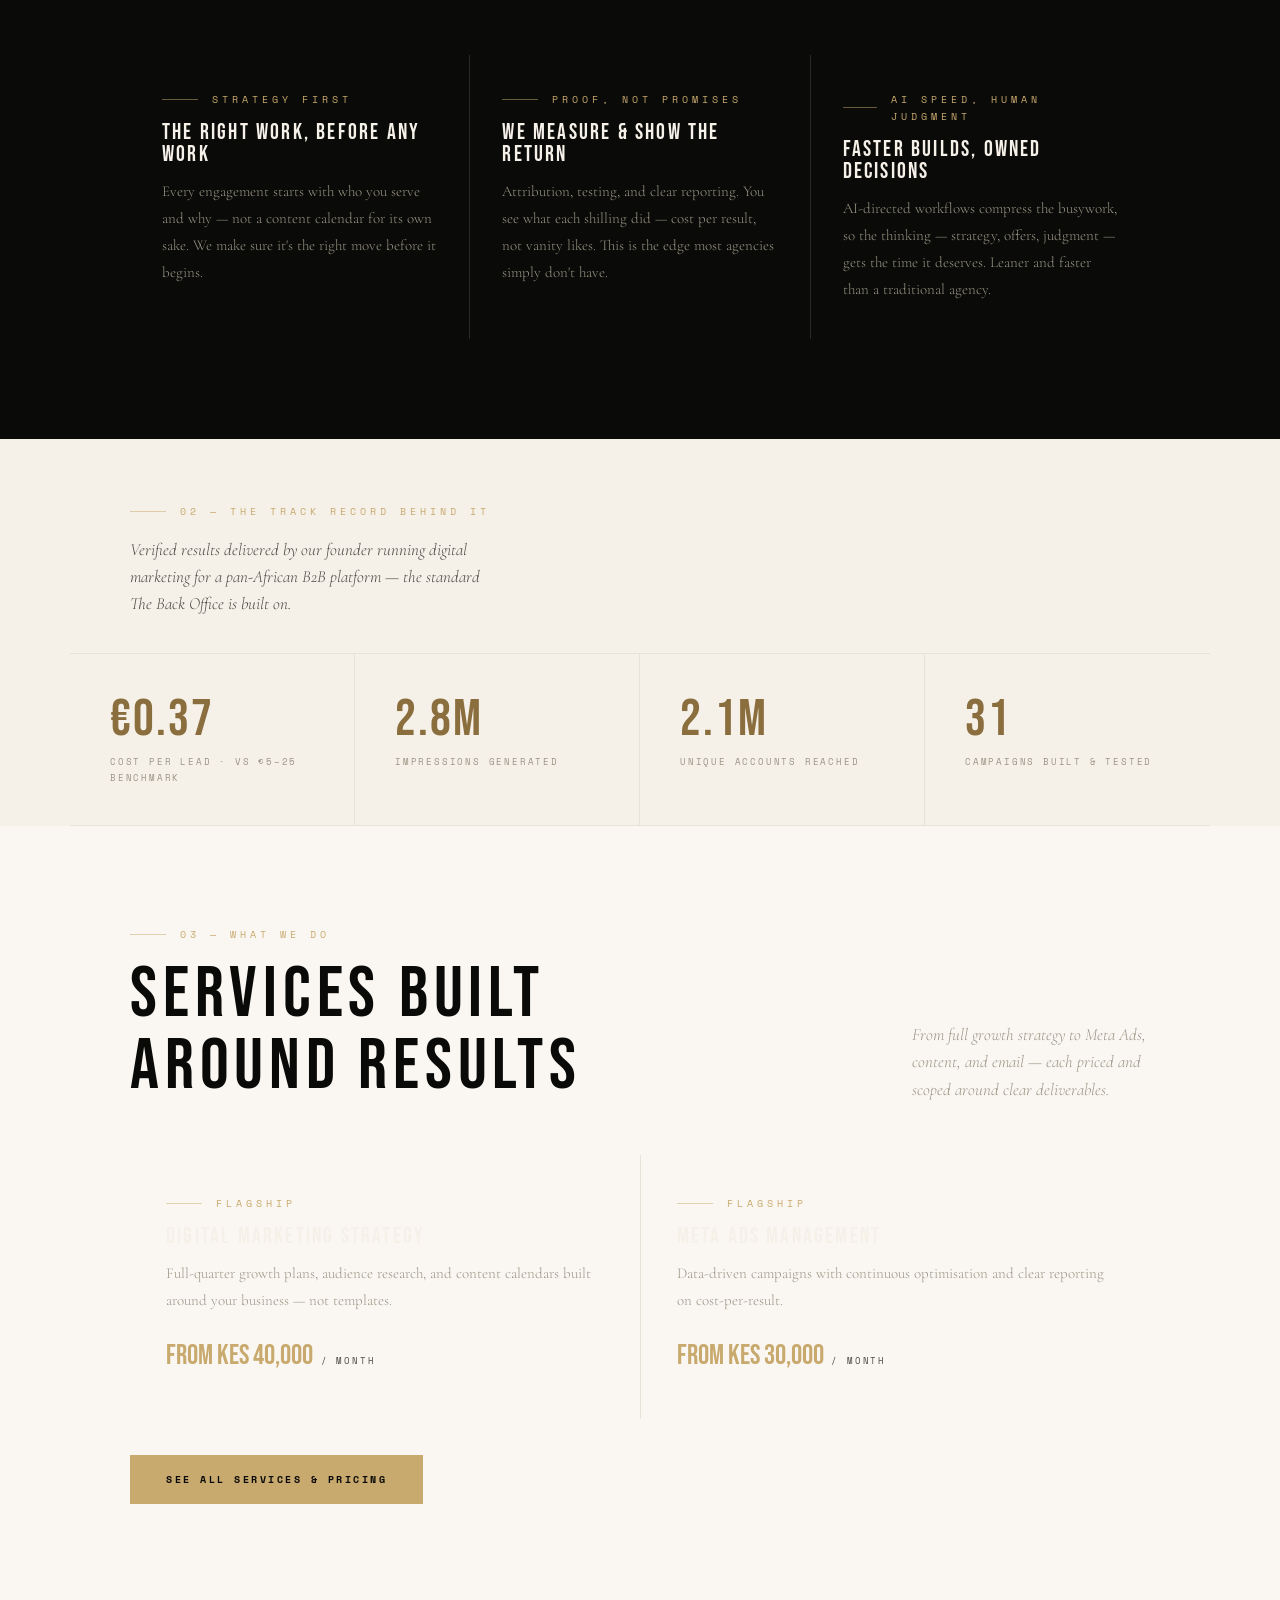
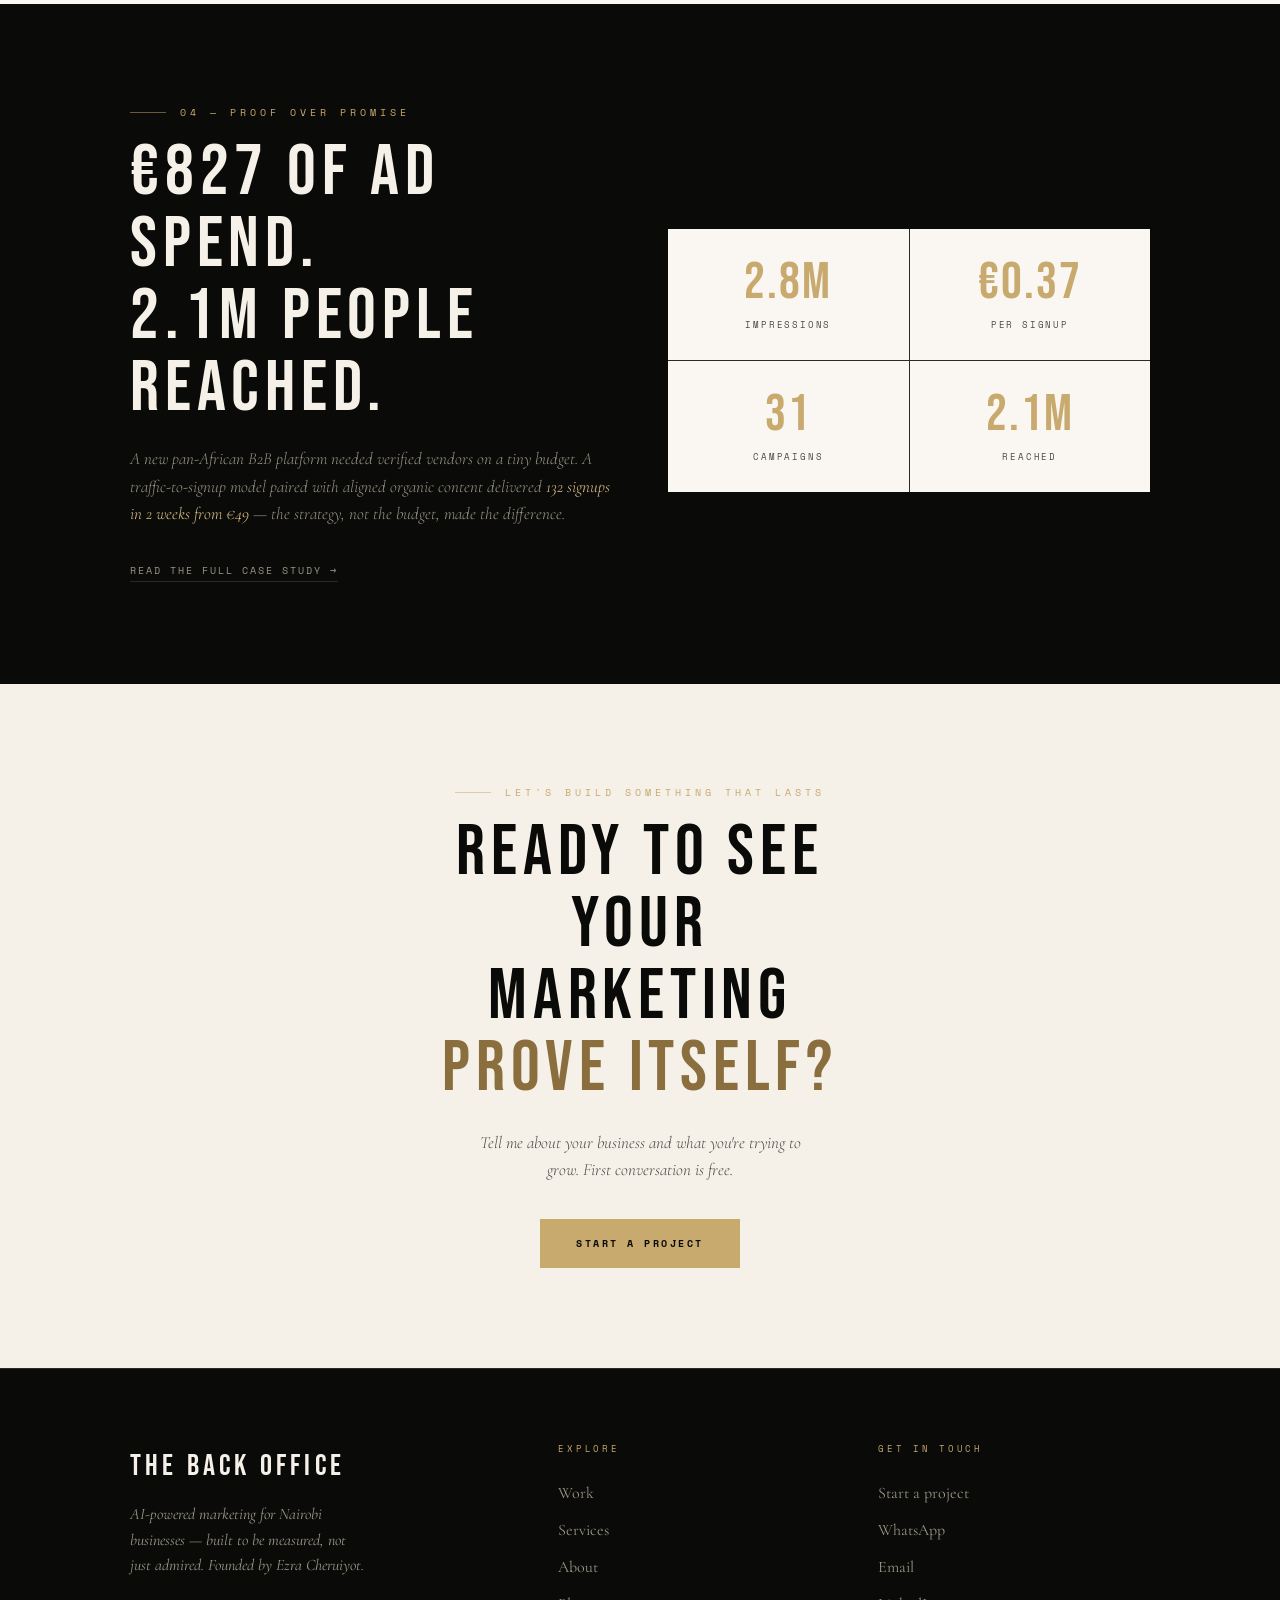
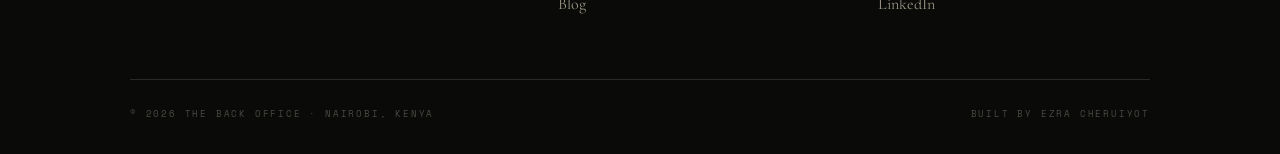
==== commit 971c22a1: "Rebrand site to The Back Office agency site Replace personal portfolio homepage with the multi-page " ====
--- a/index.html
+++ b/index.html
@@ -1,981 +1,227 @@
-﻿<!DOCTYPE html>
+<!DOCTYPE html>
 <html lang="en">
 <head>
 <meta charset="UTF-8"/>
 <meta name="viewport" content="width=device-width,initial-scale=1"/>
-<title>Ezra Cheruiyot — Digital Marketing Specialist</title>
-<meta property="og:title" content="Ezra Cheruiyot — Digital Marketing Specialist"/>
-<meta property="og:description" content="AI-powered digital marketing from Nairobi. Meta Ads specialist. Strategy, content, and campaigns built on proof."/>
-<meta property="og:image" content="https://ezracheruiyot.netlify.app/ezra-hero.jpg"/>
-<meta property="og:url" content="https://ezracheruiyot.netlify.app"/>
+<title>The Back Office — AI Marketing That Proves Your ROI · Nairobi</title>
+<meta name="description" content="The Back Office is an AI-powered digital marketing service for Nairobi businesses — strategy, content, and ads built to be measured and proven. Founded by Ezra Cheruiyot."/>
+<meta property="og:title" content="The Back Office — AI Marketing That Proves Your ROI"/>
+<meta property="og:description" content="AI-powered marketing for Nairobi businesses — strategy, content, and ads, built to be measured, not just admired."/>
 <meta property="og:type" content="website"/>
+<link rel="preconnect" href="https://fonts.googleapis.com"/>
+<link rel="preconnect" href="https://fonts.gstatic.com" crossorigin/>
 <link href="https://fonts.googleapis.com/css2?family=Bebas+Neue&family=Cormorant+Garamond:ital,wght@0,300;0,400;0,600;1,300;1,400&family=Space+Mono:wght@400;700&display=swap" rel="stylesheet"/>
+<link rel="stylesheet" href="css/styles.css"/>
 <style>
-*{margin:0;padding:0;box-sizing:border-box;}
-:root{
-  --ink:#0a0a08;
-  --parchment:#f5f0e8;
-  --gold:#c8a96e;
-  --gold-light:#e0c48a;
-  --gold-dark:#8a6e3e;
-  --warm-white:#faf7f2;
-  --ash:#2a2a24;
-  --mist:#9a9585;
-  --ghost:#4a4a44;
-  --divider:#e8e3d8;
-}
-html{scroll-behavior:smooth;overflow-x:hidden;}
-body{
-  background:var(--warm-white);
-  color:var(--ink);
-  font-family:'Cormorant Garamond',serif;
-  font-size:17px;
-  line-height:1.7;
-  overflow-x:hidden;
-}
-
-/* ── NAV ── */
-nav{
-  position:sticky;top:0;z-index:100;
-  background:var(--ink);
-  display:flex;align-items:center;justify-content:space-between;
-  padding:0 60px;
-  border-bottom:1px solid var(--ash);
-  height:64px;
-}
-.nav-logo{
-  display:flex;align-items:center;gap:12px;
-  text-decoration:none;
-}
-.nav-wordmark{
-  font-family:'Bebas Neue',sans-serif;
-  font-size:20px;letter-spacing:0.22em;
-  color:var(--parchment);
-}
-.nav-sub{
-  font-family:'Cormorant Garamond',serif;
-  font-style:italic;font-size:11px;
-  letter-spacing:0.3em;color:var(--gold);
-  text-transform:uppercase;
-}
-.nav-links{
-  display:flex;align-items:center;gap:0;
-}
-.nav-links a{
-  font-family:'Space Mono',monospace;
-  font-size:9px;letter-spacing:0.2em;text-transform:uppercase;
-  color:var(--ghost);text-decoration:none;
-  padding:0 18px;
-  border-left:1px solid var(--ash);
-  height:64px;
-  display:flex;align-items:center;
-  transition:color 0.2s;
-}
-.nav-links a:hover{color:var(--gold);}
-.nav-cta{
-  font-family:'Space Mono',monospace;
-  font-size:9px;letter-spacing:0.2em;text-transform:uppercase;
-  background:var(--gold);
-  color:var(--ink) !important;
-  padding:0 24px !important;
-  border-left:1px solid var(--gold-dark) !important;
-  font-weight:700;
-  height:64px;
-  display:flex;align-items:center;
-  text-decoration:none;
-  transition:background 0.2s !important;
-}
-.nav-cta:hover{background:var(--gold-light) !important;}
-
-/* ── HERO ── */
-.hero{
-  background:var(--ink);
-  min-height:calc(100vh - 64px);
-  display:grid;
-  grid-template-columns:1fr 420px;
-  gap:0;
-  position:relative;
-  overflow:hidden;
-}
-.hero::before{
-  content:'';
-  position:absolute;inset:0;
-  background:radial-gradient(ellipse 55% 70% at 30% 50%, #141410 0%, #0a0a08 100%);
-  pointer-events:none;
-}
-.hero-content{
-  position:relative;z-index:2;
-  padding:80px 60px 80px 60px;
-  display:flex;flex-direction:column;
-  justify-content:center;
-}
-.hero-label{
-  font-family:'Space Mono',monospace;
-  font-size:10px;letter-spacing:0.4em;color:var(--gold);
-  text-transform:uppercase;
-  display:flex;align-items:center;gap:14px;
-  margin-bottom:28px;
-  opacity:0;
-  animation:fadeUp 0.7s ease forwards;
-  animation-delay:0.1s;
-}
-.hero-label::before{
-  content:'';display:block;
-  width:36px;height:1px;background:var(--gold);opacity:0.5;
-}
-.hero-name{
-  font-family:'Bebas Neue',sans-serif;
-  font-size:clamp(64px,8.5vw,108px);
-  letter-spacing:0.08em;
-  color:var(--parchment);
-  line-height:0.95;
-  margin-bottom:28px;
-  opacity:0;
-  animation:fadeUp 0.7s ease forwards;
-  animation-delay:0.25s;
-}
-.hero-name span{
-  display:block;color:var(--gold);
-}
-.hero-tagline{
-  font-family:'Cormorant Garamond',serif;
-  font-style:italic;font-weight:300;
-  font-size:clamp(17px,2vw,22px);
-  letter-spacing:0.08em;
-  color:var(--mist);
-  max-width:480px;
-  line-height:1.6;
-  margin-bottom:40px;
-  opacity:0;
-  animation:fadeUp 0.7s ease forwards;
-  animation-delay:0.4s;
-}
-.hero-rule{
-  width:56px;height:1px;
-  background:var(--gold);opacity:0.4;
-  margin-bottom:36px;
-  opacity:0;
-  animation:fadeIn 0.7s ease forwards;
-  animation-delay:0.55s;
-}
-.hero-skills{
-  display:flex;gap:12px;flex-wrap:wrap;
-  margin-bottom:48px;
-  opacity:0;
-  animation:fadeUp 0.7s ease forwards;
-  animation-delay:0.6s;
-}
-.skill-pill{
-  font-family:'Space Mono',monospace;
-  font-size:9px;letter-spacing:0.2em;text-transform:uppercase;
-  color:var(--ghost);
-  border:1px solid var(--ash);
-  padding:7px 14px;
-}
-.hero-cta{
-  display:inline-flex;align-items:center;gap:14px;
-  opacity:0;
-  animation:fadeUp 0.7s ease forwards;
-  animation-delay:0.75s;
-}
-.btn-primary{
-  font-family:'Space Mono',monospace;
-  font-size:10px;letter-spacing:0.25em;text-transform:uppercase;
-  background:var(--gold);
-  color:var(--ink);
-  padding:16px 36px;
-  text-decoration:none;
-  font-weight:700;
-  transition:background 0.2s, letter-spacing 0.2s;
-  display:inline-block;
-}
-.btn-primary:hover{
-  background:var(--gold-light);
-  letter-spacing:0.35em;
-}
-.btn-secondary{
-  font-family:'Space Mono',monospace;
-  font-size:10px;letter-spacing:0.2em;text-transform:uppercase;
-  color:var(--ghost);
-  text-decoration:none;
-  border-bottom:1px solid var(--ash);
-  padding-bottom:2px;
-  transition:color 0.2s, border-color 0.2s;
-}
-.btn-secondary:hover{color:var(--gold);border-color:var(--gold);}
-
-/* ── HERO PHOTO ── */
-.hero-photo-col{
-  position:relative;z-index:2;
-  display:flex;align-items:center;justify-content:center;
-  overflow:hidden;
-}
-.hero-photo-frame{
-  position:relative;
-  width:100%;
-  opacity:0;
-  animation:fadeUp 0.9s ease forwards;
-  animation-delay:0.3s;
-}
-.hero-photo-frame::before{
-  content:'';
-  position:absolute;
-  top:-16px;left:-16px;
-  width:100%;height:100%;
-  border:1px solid var(--gold);
-  opacity:0.25;
-  pointer-events:none;
-}
-.hero-photo-frame img{
-  width:100%;
-  height:auto;
-  display:block;
-  filter:contrast(1.05) brightness(0.92);
-}
-.hero-photo-caption{
-  position:absolute;
-  bottom:20px;left:-20px;
-  font-family:'Space Mono',monospace;
-  font-size:9px;letter-spacing:0.3em;
-  color:var(--gold);text-transform:uppercase;
-  writing-mode:vertical-rl;
-  transform:rotate(180deg);
-  opacity:0.6;
-}
-
-/* ── SCROLL INDICATOR ── */
-.scroll-hint{
-  position:absolute;
-  bottom:40px;left:60px;
-  display:flex;align-items:center;gap:12px;
-  font-family:'Space Mono',monospace;
-  font-size:9px;letter-spacing:0.3em;
-  color:var(--ghost);text-transform:uppercase;
-  opacity:0;
-  animation:fadeIn 1s ease forwards;
-  animation-delay:1.2s;
-  z-index:3;
-}
-.scroll-line{
-  width:40px;height:1px;
-  background:var(--ghost);
-  animation:scrollPulse 2s ease-in-out infinite;
-}
-@keyframes scrollPulse{
-  0%,100%{width:40px;opacity:0.4;}
-  50%{width:60px;opacity:0.8;}
-}
-
-/* ── ANIMATIONS ── */
-@keyframes fadeUp{
-  from{opacity:0;transform:translateY(20px);}
-  to{opacity:1;transform:translateY(0);}
-}
-@keyframes fadeIn{
-  from{opacity:0;}
-  to{opacity:1;}
-}
-
-/* ── PLACEHOLDER SECTIONS ── */
-.section-coming{
-  padding:120px 60px;
-  max-width:1100px;
-  margin:0 auto;
-  border-bottom:1px solid var(--divider);
-  text-align:center;
-}
-.section-coming-label{
-  font-family:'Space Mono',monospace;
-  font-size:10px;letter-spacing:0.35em;color:var(--mist);
-  text-transform:uppercase;margin-bottom:16px;
-}
-.section-coming h2{
-  font-family:'Bebas Neue',sans-serif;
-  font-size:clamp(36px,5vw,60px);
-  letter-spacing:0.1em;color:var(--ink);font-weight:400;
-}
-
-/* ── MOBILE NAV ── */
-.nav-hamburger{
-  display:none;
-  flex-direction:column;
-  justify-content:center;
-  gap:5px;
-  cursor:pointer;
-  background:none;
-  border:none;
-  padding:8px;
-  z-index:200;
-}
-.nav-hamburger span{
-  display:block;
-  width:22px;height:1.5px;
-  background:var(--parchment);
-  transition:transform 0.3s, opacity 0.3s;
-}
-.nav-hamburger.open span:nth-child(1){transform:translateY(6.5px) rotate(45deg);}
-.nav-hamburger.open span:nth-child(2){opacity:0;}
-.nav-hamburger.open span:nth-child(3){transform:translateY(-6.5px) rotate(-45deg);}
-
-.nav-mobile-menu{
-  display:none;
-  position:fixed;
-  top:64px;left:0;right:0;bottom:0;
-  background:var(--ink);
-  z-index:99;
-  flex-direction:column;
-  padding:32px 24px;
-  border-top:1px solid var(--ash);
-  overflow-y:auto;
-}
-.nav-mobile-menu.open{display:flex;}
-.nav-mobile-menu a{
-  font-family:'Space Mono',monospace;
-  font-size:11px;letter-spacing:0.25em;text-transform:uppercase;
-  color:var(--ghost);text-decoration:none;
-  padding:20px 0;
-  border-bottom:1px solid var(--ash);
-  transition:color 0.2s;
-}
-.nav-mobile-menu a:hover{color:var(--gold);}
-.nav-mobile-menu .mob-cta{
-  margin-top:28px;
-  background:var(--gold);
-  color:var(--ink);
-  text-align:center;
-  padding:18px 24px;
-  font-weight:700;
-  border:none;
-}
-.nav-mobile-menu .mob-cta:hover{background:var(--gold-light);color:var(--ink);}
-
-/* ── RESPONSIVE ── */
-@media(max-width:900px){
-  /* NAV */
-  nav{padding:0 20px;}
-  .nav-links{display:none;}
-  .nav-hamburger{display:flex;}
-
-  /* HERO */
-  .hero{
-    grid-template-columns:1fr;
-    min-height:100svh;
-    min-height:100vh;
+  /* home-only */
+  .hero{background:var(--ink);min-height:calc(100vh - 66px);position:relative;overflow:hidden}
+  .hero::before{content:'';position:absolute;inset:0;background:radial-gradient(ellipse 55% 70% at 42% 50%,#141410 0%,#0a0a08 100%);pointer-events:none}
+  .hero-inner{position:relative;z-index:2;max-width:var(--maxw);margin:0 auto;min-height:calc(100vh - 66px);display:grid;grid-template-columns:1fr 440px}
+  .hero-content{position:relative;z-index:2;padding:72px 60px;display:flex;flex-direction:column;justify-content:center}
+  .hero h1{color:var(--parchment);margin:14px 0 26px}
+  .hero h1 .g{color:var(--gold);display:block}
+  .hero .tag{max-width:30ch;font-size:clamp(17px,2vw,23px);margin-bottom:18px}
+  .hero .sub{font-weight:300;color:var(--ghost);font-size:16px;max-width:44ch;line-height:1.7;margin-bottom:34px}
+  .hero-cta{display:flex;align-items:center;gap:22px;flex-wrap:wrap;margin-bottom:40px}
+  .founder{font-family:var(--mono);font-size:10px;letter-spacing:.2em;text-transform:uppercase;color:var(--mist);display:flex;align-items:center;gap:12px}
+  .founder::before{content:'';width:24px;height:1px;background:var(--gold);opacity:.5}
+  .hero-photo{position:relative;z-index:2;display:flex;align-items:center;justify-content:center;overflow:hidden}
+  .hero-photo .frame{position:relative;width:100%}
+  .hero-photo .frame::before{content:'';position:absolute;top:-16px;left:-16px;width:100%;height:100%;border:1px solid var(--gold);opacity:.25}
+  .hero-photo img{width:100%;filter:contrast(1.05) brightness(.9)}
+  @media(max-width:900px){
+    .hero,.hero-inner{min-height:auto}
+    .hero-inner{grid-template-columns:1fr}
+    .hero::before{background:radial-gradient(ellipse 90% 55% at 50% 30%,#141410 0%,#0a0a08 100%)}
+    .hero-content{padding:48px 22px 36px}
+    .hero-photo{height:360px}
+    .hero-photo .frame{position:absolute;inset:0}
+    .hero-photo img{width:100%;height:100%;object-fit:cover;object-position:center top}
+    .hero-cta .btn-primary{width:100%;text-align:center}
   }
-  .hero::before{
-    background:radial-gradient(ellipse 90% 55% at 50% 35%, #141410 0%, #0a0a08 100%);
-  }
-  .hero-content{
-    padding:52px 24px 40px;
-  }
-  .hero-label{font-size:9px;letter-spacing:0.3em;margin-bottom:20px;}
-  .hero-name{
-    font-size:clamp(52px,16vw,80px);
-    margin-bottom:16px;
-  }
-  .hero-tagline{
-    font-size:16px;
-    max-width:100%;
-    margin-bottom:28px;
-  }
-  .hero-rule{margin-bottom:20px;}
-  .hero-skills{gap:8px;margin-bottom:28px;}
-  .skill-pill{font-size:8px;padding:6px 11px;}
-  .hero-cta{
-    flex-direction:column;
-    align-items:stretch;
-    gap:12px;
-    width:100%;
-  }
-  .btn-primary{text-align:center;padding:18px 24px;width:100%;}
-  .btn-secondary{text-align:center;align-self:center;}
-
-  /* PHOTO */
-  .hero-photo-col{
-    height:380px;
-    overflow:hidden;
-    position:relative;
-  }
-  .hero-photo-frame{
-    position:absolute;
-    inset:0;
-    width:100%;
-    height:100%;
-  }
-  .hero-photo-frame img{
-    width:100%;
-    height:100%;
-    object-fit:cover;
-    object-position:center top;
-  }
-
-  /* SCROLL HINT */
-  .scroll-hint{left:24px;bottom:20px;}
-
-  /* SECTIONS */
-  .section-coming{padding:80px 24px;}
-
-  /* AI MASTERY SECTION */
-  #ai-mastery{padding:80px 24px;}
-  #ai-mastery > div > div:nth-child(2){grid-template-columns:1fr;}
-  #ai-mastery > div > div:last-child{grid-template-columns:1fr;gap:24px;padding:28px 24px;}
-  #ai-mastery > div > div:last-child > div:last-child{text-align:left;}
-
-  /* ── GLOBAL MOBILE OVERFLOW FIXES ── */
-
-  /* All sections: reduce horizontal padding to stop overflow */
-  section[style]{padding-left:20px !important;padding-right:20px !important;}
-  #services,#work,#about{padding-top:64px !important;padding-bottom:64px !important;}
-  section:not([id])[style*="padding:100px"]{padding-top:64px !important;padding-bottom:64px !important;}
-
-  /* Collapse all fixed 2-column grids */
-  [style*="grid-template-columns:1fr 1fr"],
-  [style*="grid-template-columns:1fr 340px"],
-  [style*="grid-template-columns:1fr auto"]{
-    grid-template-columns:1fr !important;
-    gap:28px !important;
-  }
-
-  /* Compact inner card paddings */
-  [style*="padding:48px"]{padding:24px 16px !important;}
-  [style*="padding:40px 48px"]{padding:24px 16px !important;}
-  [style*="padding:36px 40px"]{padding:20px 16px !important;}
-  [style*="padding:28px 32px"]{padding:20px 16px !important;}
-
-  /* Footer */
-  footer[style]{padding:20px !important;}
-
-  /* Images always contained */
-  img{max-width:100%;height:auto;}
-}
 </style>
 </head>
 <body>
 
 <!-- NAV -->
 <nav>
-  <a href="#" class="nav-logo">
-    <div>
-      <div class="nav-wordmark">Ezra Cheruiyot</div>
-      <div class="nav-sub">Digital Marketing · Design · Video</div>
-    </div>
+  <a href="index.html" class="nav-logo">
+    <span class="nav-wordmark">The Back Office</span>
+    <span class="nav-sub">AI marketing that proves your ROI</span>
   </a>
   <div class="nav-links">
-    <a href="#services">Services</a>
-    <a href="#work">Work</a>
-    <a href="#about">About</a>
-    <a href="#ai-mastery">AI Mastery</a>
-    <a href="https://wa.me/254746604694" class="nav-cta" target="_blank" rel="noopener">Hire Me</a>
-  </div>
-  <button class="nav-hamburger" id="navHamburger" aria-label="Open menu">
-    <span></span><span></span><span></span>
-  </button>
+    <a href="index.html" class="active">Home</a>
+    <a href="work.html">Work</a>
+    <a href="services.html">Services</a>
+    <a href="about.html">About</a>
+    <a href="blog.html">Blog</a>
+    <a href="contact.html" class="nav-cta">Start a Project</a>
+  </div>
+  <button class="nav-hamburger" id="burger" aria-label="Open menu"><span></span><span></span><span></span></button>
 </nav>
-
-<!-- MOBILE MENU -->
-<div class="nav-mobile-menu" id="mobileMenu">
-  <a href="#services" class="mob-link">Services</a>
-  <a href="#work" class="mob-link">Work</a>
-  <a href="#about" class="mob-link">About</a>
-  <a href="#ai-mastery" class="mob-link">AI Mastery</a>
-  <a href="https://wa.me/254746604694" class="mob-cta" target="_blank" rel="noopener">Hire Me</a>
+<div class="nav-mobile" id="mobile">
+  <a href="index.html">Home</a>
+  <a href="work.html">Work</a>
+  <a href="services.html">Services</a>
+  <a href="about.html">About</a>
+  <a href="blog.html">Blog</a>
+  <a href="contact.html" class="mob-cta">Start a Project</a>
 </div>
 
 <!-- HERO -->
-<section class="hero" id="home">
+<section class="hero">
+  <div class="hero-inner">
   <div class="hero-content">
-    <div class="hero-label">Nairobi, Kenya · Available for Freelance</div>
-    <h1 class="hero-name">
-      Ezra<br>
-      <span>Cheruiyot</span>
-    </h1>
-    <p class="hero-tagline">
-      Marketing that moves. Design that speaks. Video that stays.
-    </p>
-    <p style="font-family:'Cormorant Garamond',serif;font-weight:300;color:var(--ghost);font-size:16px;max-width:460px;line-height:1.7;margin-bottom:36px;">Strategy-first digital marketing, built with AI precision and human judgment. Based in Nairobi — working everywhere.</p>
-    <div class="hero-rule"></div>
-    <div class="hero-skills">
-      <span class="skill-pill">AI-Powered Strategy</span>
-      <span class="skill-pill">Meta Ads</span>
-      <span class="skill-pill">Digital Marketing</span>
-      <span class="skill-pill">Content Creation</span>
-      <span class="skill-pill">Email Marketing</span>
-    </div>
-    <div class="hero-cta">
-      <a href="https://wa.me/254746604694?text=Hi%20Ezra%2C%20I%27d%20like%20to%20work%20with%20you." class="btn-primary" target="_blank" rel="noopener">
-        Start a Project
-      </a>
-      <a href="#work" class="btn-secondary">See My Work →</a>
-    </div>
-  </div>
-
-  <div class="hero-photo-col">
-    <div class="hero-photo-frame">
-      <img src="ezra-hero.jpg" alt="Ezra Cheruiyot — Digital Marketing Specialist"/>
-      <div class="hero-photo-caption">Ezra Cheruiyot · 2026</div>
-    </div>
-  </div>
-
-  <div class="scroll-hint">
-    <div class="scroll-line"></div>
-    Scroll to explore
-  </div>
-</section>
-
-
-<!-- ══ STATS BAR ══ -->
-<section style="background:var(--ink);border-top:1px solid var(--ash);border-bottom:1px solid var(--ash);">
-  <div style="max-width:1100px;margin:0 auto;display:grid;grid-template-columns:repeat(4,1fr);">
-    <div style="padding:40px 40px;border-right:1px solid var(--ash);">
-      <div style="font-family:'Bebas Neue',sans-serif;font-size:48px;color:#c8a96e;letter-spacing:0.04em;line-height:1;margin-bottom:8px;">2.8M</div>
-      <div style="font-family:'Space Mono',monospace;font-size:9px;letter-spacing:0.2em;color:var(--ghost);text-transform:uppercase;">Impressions generated</div>
-    </div>
-    <div style="padding:40px 40px;border-right:1px solid var(--ash);">
-      <div style="font-family:'Bebas Neue',sans-serif;font-size:48px;color:#c8a96e;letter-spacing:0.04em;line-height:1;margin-bottom:8px;">€0.37</div>
-      <div style="font-family:'Space Mono',monospace;font-size:9px;letter-spacing:0.2em;color:var(--ghost);text-transform:uppercase;">Cost per result achieved</div>
-    </div>
-    <div style="padding:40px 40px;border-right:1px solid var(--ash);">
-      <div style="font-family:'Bebas Neue',sans-serif;font-size:48px;color:#c8a96e;letter-spacing:0.04em;line-height:1;margin-bottom:8px;">2+</div>
-      <div style="font-family:'Space Mono',monospace;font-size:9px;letter-spacing:0.2em;color:var(--ghost);text-transform:uppercase;">Years AI-powered marketing</div>
-    </div>
-    <div style="padding:40px 40px;">
-      <div style="font-family:'Bebas Neue',sans-serif;font-size:48px;color:#c8a96e;letter-spacing:0.04em;line-height:1;margin-bottom:8px;">31</div>
-      <div style="font-family:'Space Mono',monospace;font-size:9px;letter-spacing:0.2em;color:var(--ghost);text-transform:uppercase;">Campaigns built &amp; tested</div>
-    </div>
-  </div>
-</section>
-
-<!-- ══ SERVICES ══ -->
-<section id="services" style="background:var(--warm-white);padding:100px 60px;">
-<div style="max-width:1100px;margin:0 auto;">
-
-  <div style="display:flex;align-items:center;gap:14px;margin-bottom:16px;">
-    <span style="display:block;width:36px;height:1px;background:var(--gold);opacity:0.5;"></span>
-    <span style="font-family:'Space Mono',monospace;font-size:10px;letter-spacing:0.4em;color:var(--gold);text-transform:uppercase;">02 — Services</span>
-  </div>
-  <div style="display:flex;align-items:flex-end;justify-content:space-between;flex-wrap:wrap;gap:24px;margin-bottom:64px;">
-    <h2 style="font-family:'Bebas Neue',sans-serif;font-size:clamp(40px,6vw,72px);letter-spacing:0.1em;color:var(--ink);font-weight:400;line-height:1;">What I Can Do<br>For Your Brand</h2>
-    <p style="font-family:'Cormorant Garamond',serif;font-style:italic;font-weight:300;font-size:18px;color:var(--ghost);max-width:380px;line-height:1.7;">Every service is rooted in strategy first. I don't execute blindly — I make sure the work is the right work before it begins.</p>
-  </div>
-
-  <!-- S-TIER CARDS -->
-  <div style="display:grid;grid-template-columns:repeat(auto-fit,minmax(300px,1fr));gap:1px;background:var(--divider);margin-bottom:1px;">
-
-    <div style="background:var(--ink);padding:48px 40px;position:relative;">
-      <div style="font-family:'Space Mono',monospace;font-size:9px;letter-spacing:0.35em;color:var(--gold);text-transform:uppercase;margin-bottom:20px;opacity:0.8;">S-Tier · Flagship</div>
-      <h3 style="font-family:'Bebas Neue',sans-serif;font-size:32px;letter-spacing:0.1em;color:var(--parchment);font-weight:400;line-height:1.1;margin-bottom:16px;">Digital Marketing Strategy</h3>
-      <p style="font-family:'Cormorant Garamond',serif;font-weight:300;font-size:16px;color:var(--mist);line-height:1.8;margin-bottom:28px;">Full-quarter marketing plans, audience research, and content calendars built around what your specific business needs — not templates.</p>
-      <div style="width:40px;height:1px;background:var(--gold);opacity:0.4;margin-bottom:24px;"></div>
-      <ul style="list-style:none;margin-bottom:36px;">
-        <li style="font-family:'Space Mono',monospace;font-size:10px;letter-spacing:0.1em;color:var(--ghost);padding:7px 0;border-bottom:1px solid var(--ash);">→ Marketing strategy &amp; audience research</li>
-        <li style="font-family:'Space Mono',monospace;font-size:10px;letter-spacing:0.1em;color:var(--ghost);padding:7px 0;border-bottom:1px solid var(--ash);">→ Monthly content calendar (30 days planned)</li>
-        <li style="font-family:'Space Mono',monospace;font-size:10px;letter-spacing:0.1em;color:var(--ghost);padding:7px 0;border-bottom:1px solid var(--ash);">→ Campaign planning &amp; brief writing</li>
-        <li style="font-family:'Space Mono',monospace;font-size:10px;letter-spacing:0.1em;color:var(--ghost);padding:7px 0;">→ Monthly performance review call</li>
-      </ul>
-      <div style="display:flex;align-items:baseline;gap:10px;margin-bottom:24px;">
-        <span style="font-family:'Bebas Neue',sans-serif;font-size:36px;color:var(--gold);letter-spacing:0.05em;">From KES 40,000</span>
-        <span style="font-family:'Space Mono',monospace;font-size:9px;color:var(--ghost);letter-spacing:0.2em;">/ MONTH</span>
-      </div>
-      <a href="https://wa.me/254746604694?text=Hi%20Ezra%2C%20I%27m%20interested%20in%20your%20Digital%20Marketing%20Strategy%20service." target="_blank" rel="noopener" style="display:inline-block;font-family:'Space Mono',monospace;font-size:9px;letter-spacing:0.25em;text-transform:uppercase;background:var(--gold);color:var(--ink);padding:13px 28px;text-decoration:none;font-weight:700;transition:background 0.2s;">Enquire on WhatsApp</a>
-    </div>
-
-    <div style="background:var(--ink);padding:48px 40px;position:relative;border-left:1px solid var(--ash);">
-      <div style="font-family:'Space Mono',monospace;font-size:9px;letter-spacing:0.35em;color:var(--gold);text-transform:uppercase;margin-bottom:20px;opacity:0.8;">S-Tier · Flagship</div>
-      <h3 style="font-family:'Bebas Neue',sans-serif;font-size:32px;letter-spacing:0.1em;color:var(--parchment);font-weight:400;line-height:1.1;margin-bottom:16px;">Meta Ads Management</h3>
-      <p style="font-family:'Cormorant Garamond',serif;font-weight:300;font-size:16px;color:var(--mist);line-height:1.8;margin-bottom:28px;">Data-driven Meta campaigns with continuous optimisation. I've generated leads at under €0.40 cost-per-result — and I bring that same discipline to every client.</p>
-      <div style="width:40px;height:1px;background:var(--gold);opacity:0.4;margin-bottom:24px;"></div>
-      <ul style="list-style:none;margin-bottom:36px;">
-        <li style="font-family:'Space Mono',monospace;font-size:10px;letter-spacing:0.1em;color:var(--ghost);padding:7px 0;border-bottom:1px solid var(--ash);">→ Campaign setup &amp; audience targeting</li>
-        <li style="font-family:'Space Mono',monospace;font-size:10px;letter-spacing:0.1em;color:var(--ghost);padding:7px 0;border-bottom:1px solid var(--ash);">→ Ad creative design (graphics + copy)</li>
-        <li style="font-family:'Space Mono',monospace;font-size:10px;letter-spacing:0.1em;color:var(--ghost);padding:7px 0;border-bottom:1px solid var(--ash);">→ A/B testing &amp; weekly optimisation</li>
-        <li style="font-family:'Space Mono',monospace;font-size:10px;letter-spacing:0.1em;color:var(--ghost);padding:7px 0;">→ Monthly results report with insights</li>
-      </ul>
-      <div style="display:flex;align-items:baseline;gap:10px;margin-bottom:8px;">
-        <span style="font-family:'Bebas Neue',sans-serif;font-size:36px;color:var(--gold);letter-spacing:0.05em;">From KES 30,000</span>
-        <span style="font-family:'Space Mono',monospace;font-size:9px;color:var(--ghost);letter-spacing:0.2em;">/ MONTH</span>
-      </div>
-      <p style="font-family:'Space Mono',monospace;font-size:9px;color:var(--ghost);letter-spacing:0.1em;margin-bottom:24px;opacity:0.7;">+ client's ad budget (separate)</p>
-      <a href="https://wa.me/254746604694?text=Hi%20Ezra%2C%20I%27m%20interested%20in%20your%20Meta%20Ads%20Management%20service." target="_blank" rel="noopener" style="display:inline-block;font-family:'Space Mono',monospace;font-size:9px;letter-spacing:0.25em;text-transform:uppercase;background:var(--gold);color:var(--ink);padding:13px 28px;text-decoration:none;font-weight:700;">Enquire on WhatsApp</a>
-    </div>
-
-  </div>
-
-  <!-- A-TIER CARDS -->
-  <div style="display:grid;grid-template-columns:repeat(auto-fit,minmax(300px,1fr));gap:1px;background:var(--divider);margin-bottom:48px;">
-
-    <div style="background:var(--parchment);padding:40px;border-top:none;">
-      <div style="font-family:'Space Mono',monospace;font-size:9px;letter-spacing:0.35em;color:var(--gold-dark);text-transform:uppercase;margin-bottom:16px;opacity:0.8;">A-Tier · Core Service</div>
-      <h3 style="font-family:'Bebas Neue',sans-serif;font-size:26px;letter-spacing:0.1em;color:var(--ink);font-weight:400;margin-bottom:12px;">Content Creation</h3>
-      <p style="font-family:'Cormorant Garamond',serif;font-weight:300;font-size:15px;color:var(--ghost);line-height:1.8;margin-bottom:20px;">Social graphics, captions, and blog articles — all designed to build brand authority and drive consistent organic engagement.</p>
-      <ul style="list-style:none;margin-bottom:24px;">
-        <li style="font-family:'Space Mono',monospace;font-size:9px;letter-spacing:0.1em;color:var(--ghost);padding:6px 0;border-bottom:1px solid var(--divider);">→ 16 social media graphics (Canva)</li>
-        <li style="font-family:'Space Mono',monospace;font-size:9px;letter-spacing:0.1em;color:var(--ghost);padding:6px 0;border-bottom:1px solid var(--divider);">→ 16 captions + hashtag sets</li>
-        <li style="font-family:'Space Mono',monospace;font-size:9px;letter-spacing:0.1em;color:var(--ghost);padding:6px 0;">→ 2 blog articles (800–1,000 words)</li>
-      </ul>
-      <div style="display:flex;align-items:baseline;gap:8px;margin-bottom:20px;">
-        <span style="font-family:'Bebas Neue',sans-serif;font-size:28px;color:var(--ink);letter-spacing:0.05em;">From KES 22,000</span>
-        <span style="font-family:'Space Mono',monospace;font-size:9px;color:var(--mist);letter-spacing:0.2em;">/ MONTH</span>
-      </div>
-      <a href="https://wa.me/254746604694?text=Hi%20Ezra%2C%20I%27m%20interested%20in%20your%20Content%20Creation%20service." target="_blank" rel="noopener" style="display:inline-block;font-family:'Space Mono',monospace;font-size:9px;letter-spacing:0.25em;text-transform:uppercase;border:1px solid var(--ink);color:var(--ink);padding:11px 24px;text-decoration:none;font-weight:700;">Enquire on WhatsApp</a>
-    </div>
-
-    <div style="background:var(--parchment);padding:40px;border-left:1px solid var(--divider);">
-      <div style="font-family:'Space Mono',monospace;font-size:9px;letter-spacing:0.35em;color:var(--gold-dark);text-transform:uppercase;margin-bottom:16px;opacity:0.8;">A-Tier · Core Service</div>
-      <h3 style="font-family:'Bebas Neue',sans-serif;font-size:26px;letter-spacing:0.1em;color:var(--ink);font-weight:400;margin-bottom:12px;">Email Marketing</h3>
-      <p style="font-family:'Cormorant Garamond',serif;font-weight:300;font-size:15px;color:var(--ghost);line-height:1.8;margin-bottom:20px;">Well-crafted email campaigns — from copywriting and template design to setup, delivery, and performance reporting.</p>
-      <ul style="list-style:none;margin-bottom:24px;">
-        <li style="font-family:'Space Mono',monospace;font-size:9px;letter-spacing:0.1em;color:var(--ghost);padding:6px 0;border-bottom:1px solid var(--divider);">→ Email copywriting &amp; Canva template</li>
-        <li style="font-family:'Space Mono',monospace;font-size:9px;letter-spacing:0.1em;color:var(--ghost);padding:6px 0;border-bottom:1px solid var(--divider);">→ Setup on Mailchimp / MailerLite</li>
-        <li style="font-family:'Space Mono',monospace;font-size:9px;letter-spacing:0.1em;color:var(--ghost);padding:6px 0;">→ Send + performance report</li>
-      </ul>
-      <div style="display:flex;align-items:baseline;gap:8px;margin-bottom:8px;">
-        <span style="font-family:'Bebas Neue',sans-serif;font-size:28px;color:var(--ink);letter-spacing:0.05em;">KES 12,000</span>
-        <span style="font-family:'Space Mono',monospace;font-size:9px;color:var(--mist);letter-spacing:0.2em;">/ CAMPAIGN</span>
-      </div>
-      <p style="font-family:'Space Mono',monospace;font-size:9px;color:var(--mist);letter-spacing:0.1em;margin-bottom:20px;">3 campaigns = KES 30,000</p>
-      <a href="https://wa.me/254746604694?text=Hi%20Ezra%2C%20I%27m%20interested%20in%20your%20Email%20Marketing%20service." target="_blank" rel="noopener" style="display:inline-block;font-family:'Space Mono',monospace;font-size:9px;letter-spacing:0.25em;text-transform:uppercase;border:1px solid var(--ink);color:var(--ink);padding:11px 24px;text-decoration:none;font-weight:700;">Enquire on WhatsApp</a>
-    </div>
-
-  </div>
-
-  <!-- ADD-ONS NOTE -->
-  <div style="display:flex;align-items:center;gap:24px;flex-wrap:wrap;padding:24px 32px;background:var(--parchment);border:1px solid var(--divider);">
-    <div style="font-family:'Space Mono',monospace;font-size:9px;letter-spacing:0.3em;color:var(--gold-dark);text-transform:uppercase;white-space:nowrap;">Add-ons available</div>
-    <div style="width:1px;height:28px;background:var(--divider);"></div>
-    <p style="font-family:'Cormorant Garamond',serif;font-style:italic;font-size:15px;color:var(--ghost);">Brand style guide (KES 25,000) · Landing page design (KES 20,000) · Email template design (KES 8,000)</p>
-    <div style="margin-left:auto;">
-      <a href="https://wa.me/254746604694?text=Hi%20Ezra%2C%20I%27d%20like%20to%20discuss%20a%20project%20with%20you." target="_blank" rel="noopener" style="font-family:'Space Mono',monospace;font-size:9px;letter-spacing:0.2em;text-transform:uppercase;color:var(--gold-dark);text-decoration:none;border-bottom:1px solid var(--gold-dark);padding-bottom:2px;">Bundle &amp; save →</a>
-    </div>
-  </div>
-
-</div>
-</section>
-
-<!-- ══ CASE STUDY ══ -->
-<section id="work" style="background:var(--ink);padding:100px 60px;">
-<div style="max-width:1100px;margin:0 auto;">
-
-  <div style="display:flex;align-items:center;gap:14px;margin-bottom:16px;">
-    <span style="display:block;width:36px;height:1px;background:var(--gold);opacity:0.5;"></span>
-    <span style="font-family:'Space Mono',monospace;font-size:10px;letter-spacing:0.4em;color:var(--gold);text-transform:uppercase;">03 — Work</span>
-  </div>
-  <div style="display:flex;align-items:flex-end;justify-content:space-between;flex-wrap:wrap;gap:24px;margin-bottom:72px;">
-    <h2 style="font-family:'Bebas Neue',sans-serif;font-size:clamp(40px,6vw,72px);letter-spacing:0.1em;color:var(--parchment);font-weight:400;line-height:1;">Proof Over<br>Promise</h2>
-    <p style="font-family:'Cormorant Garamond',serif;font-style:italic;font-weight:300;font-size:18px;color:var(--mist);max-width:380px;line-height:1.7;">One client. One ecosystem. Built from strategy to execution — and the numbers tell the rest.</p>
-  </div>
-
-  <!-- CASE STUDY CARD -->
-  <div style="border:1px solid var(--ash);">
-
-    <!-- Card Header -->
-    <div style="padding:40px 48px;border-bottom:1px solid var(--ash);display:flex;justify-content:space-between;align-items:flex-start;flex-wrap:wrap;gap:24px;">
-      <div>
-        <div style="font-family:'Space Mono',monospace;font-size:9px;letter-spacing:0.35em;color:var(--gold);text-transform:uppercase;margin-bottom:10px;">Case Study · 2025–2026</div>
-        <h3 style="font-family:'Bebas Neue',sans-serif;font-size:clamp(28px,4vw,42px);letter-spacing:0.08em;color:var(--parchment);font-weight:400;line-height:1.1;margin-bottom:8px;">Pan-African B2B Trade Platform</h3>
-        <p style="font-family:'Cormorant Garamond',serif;font-style:italic;font-size:15px;color:var(--mist);">Full digital marketing ecosystem · Kenya · Confidential client</p>
-      </div>
-      <div style="display:flex;gap:8px;flex-wrap:wrap;">
-        <span style="font-family:'Space Mono',monospace;font-size:9px;letter-spacing:0.15em;color:var(--ghost);border:1px solid var(--ash);padding:5px 12px;">Meta Ads</span>
-        <span style="font-family:'Space Mono',monospace;font-size:9px;letter-spacing:0.15em;color:var(--ghost);border:1px solid var(--ash);padding:5px 12px;">Strategy</span>
-        <span style="font-family:'Space Mono',monospace;font-size:9px;letter-spacing:0.15em;color:var(--ghost);border:1px solid var(--ash);padding:5px 12px;">Content</span>
-        <span style="font-family:'Space Mono',monospace;font-size:9px;letter-spacing:0.15em;color:var(--ghost);border:1px solid var(--ash);padding:5px 12px;">Funnel Design</span>
-      </div>
-    </div>
-
-    <!-- Stats Row -->
-    <div style="display:grid;grid-template-columns:repeat(auto-fit,minmax(150px,1fr));gap:0;">
-      <div style="padding:36px 32px;border-right:1px solid var(--ash);border-bottom:1px solid var(--ash);">
-        <div style="font-family:'Bebas Neue',sans-serif;font-size:52px;color:var(--gold);letter-spacing:0.04em;line-height:1;">2.8M</div>
-        <div style="font-family:'Space Mono',monospace;font-size:9px;letter-spacing:0.2em;color:var(--ghost);text-transform:uppercase;margin-top:6px;">Impressions across Africa</div>
-      </div>
-      <div style="padding:36px 32px;border-right:1px solid var(--ash);border-bottom:1px solid var(--ash);">
-        <div style="font-family:'Bebas Neue',sans-serif;font-size:52px;color:var(--gold);letter-spacing:0.04em;line-height:1;">2.1M</div>
-        <div style="font-family:'Space Mono',monospace;font-size:9px;letter-spacing:0.2em;color:var(--ghost);text-transform:uppercase;margin-top:6px;">Unique accounts reached</div>
-      </div>
-      <div style="padding:36px 32px;border-right:1px solid var(--ash);border-bottom:1px solid var(--ash);">
-        <div style="font-family:'Bebas Neue',sans-serif;font-size:52px;color:var(--gold);letter-spacing:0.04em;line-height:1;">31</div>
-        <div style="font-family:'Space Mono',monospace;font-size:9px;letter-spacing:0.2em;color:var(--ghost);text-transform:uppercase;margin-top:6px;">Campaigns built &amp; tested</div>
-      </div>
-      <div style="padding:36px 32px;border-bottom:1px solid var(--ash);">
-        <div style="font-family:'Bebas Neue',sans-serif;font-size:52px;color:var(--gold);letter-spacing:0.04em;line-height:1;">€0.37</div>
-        <div style="font-family:'Space Mono',monospace;font-size:9px;letter-spacing:0.2em;color:var(--ghost);text-transform:uppercase;margin-top:6px;">Cost per vendor signup</div>
-      </div>
-    </div>
-
-    <!-- Story -->
-    <div style="padding:48px;display:grid;grid-template-columns:1fr 1fr;gap:48px;">
-      <div>
-        <div style="font-family:'Space Mono',monospace;font-size:9px;letter-spacing:0.35em;color:var(--gold);text-transform:uppercase;margin-bottom:16px;opacity:0.8;">The Challenge</div>
-        <p style="font-family:'Cormorant Garamond',serif;font-weight:300;font-size:16px;color:var(--mist);line-height:1.9;">A new B2B trade platform needed to acquire verified vendors across Africa — with limited budget, no existing audience, and a product most SMEs had never heard of. Standard lead generation campaigns weren't working.</p>
-      </div>
-      <div>
-        <div style="font-family:'Space Mono',monospace;font-size:9px;letter-spacing:0.35em;color:var(--gold);text-transform:uppercase;margin-bottom:16px;opacity:0.8;">The Breakthrough</div>
-        <p style="font-family:'Cormorant Garamond',serif;font-weight:300;font-size:16px;color:var(--mist);line-height:1.9;">After testing three ad set approaches, a traffic-to-signup-page model paired with organic content alignment delivered <span style="color:var(--gold-light);font-style:italic;">132 vendor signups in 2 weeks from €49 in ad spend</span> — a €0.37 cost per registration that became the foundation for all future scaling.</p>
-      </div>
-    </div>
-
-    <!-- What Was Delivered -->
-    <div style="padding:0 48px 48px;">
-      <div style="font-family:'Space Mono',monospace;font-size:9px;letter-spacing:0.35em;color:var(--gold);text-transform:uppercase;margin-bottom:20px;opacity:0.8;">What Was Delivered</div>
-      <div style="display:grid;grid-template-columns:repeat(auto-fit,minmax(220px,1fr));gap:12px;">
-        <div style="border:1px solid var(--ash);padding:20px 22px;">
-          <div style="font-family:'Bebas Neue',sans-serif;font-size:15px;letter-spacing:0.1em;color:var(--parchment);margin-bottom:6px;">Full Q2 Growth Plan</div>
-          <div style="font-family:'Cormorant Garamond',serif;font-size:13px;color:var(--ghost);line-height:1.6;">3-month strategy with 11-week content calendar, ad framework, KPIs, and Q3 bridge.</div>
+    <div class="kicker fade d1">The Back Office · AI Marketing · Nairobi</div>
+    <h1 class="h-xl fade d2">Marketing that<span class="g">proves its ROI.</span></h1>
+    <p class="serif-lead tag fade d3">AI-powered strategy, content, and ads for Nairobi businesses — built to be measured, not just admired.</p>
+    <p class="sub fade d4">Most agencies post and hope. The Back Office treats your marketing like a system: we build it, measure it, and show you the return in numbers.</p>
+    <div class="hero-cta fade d5">
+      <a href="contact.html" class="btn-primary">Start a Project</a>
+      <a href="work.html" class="btn-ghost">See the proof →</a>
+    </div>
+    <div class="founder fade d5">Founded by Ezra Cheruiyot · Meta Ads &amp; Analytics</div>
+  </div>
+  <div class="hero-photo">
+    <div class="frame fade d3"><img src="assets/ezra.jpg" alt="Ezra Cheruiyot, founder of The Back Office"/></div>
+  </div>
+  </div>
+</section>
+
+<!-- DIFFERENTIATOR -->
+<section class="sec-dark">
+  <div class="wrap">
+    <div class="kicker">01 — The difference</div>
+    <h2 class="h-lg" style="color:var(--parchment);margin-bottom:18px">Not another<br>agency that posts.</h2>
+    <p class="serif-lead" style="max-width:56ch;margin-bottom:56px">The thing almost no small agency can do is <em style="color:var(--gold-light)">prove the return</em>. That's the whole point of The Back Office — marketing run like a measurable system, not a hopeful habit.</p>
+    <div class="card-grid" style="grid-template-columns:repeat(3,1fr);background:var(--ash)">
+      <div class="card" style="background:var(--ink)">
+        <div class="kicker" style="margin-bottom:14px">Strategy first</div>
+        <h3 style="color:var(--parchment)">The right work, before any work</h3>
+        <p style="color:var(--mist)">Every engagement starts with who you serve and why — not a content calendar for its own sake. We make sure it's the right move before it begins.</p>
+      </div>
+      <div class="card" style="background:var(--ink)">
+        <div class="kicker" style="margin-bottom:14px">Proof, not promises</div>
+        <h3 style="color:var(--parchment)">We measure &amp; show the return</h3>
+        <p style="color:var(--mist)">Attribution, testing, and clear reporting. You see what each shilling did — cost per result, not vanity likes. This is the edge most agencies simply don't have.</p>
+      </div>
+      <div class="card" style="background:var(--ink)">
+        <div class="kicker" style="margin-bottom:14px">AI speed, human judgment</div>
+        <h3 style="color:var(--parchment)">Faster builds, owned decisions</h3>
+        <p style="color:var(--mist)">AI-directed workflows compress the busywork, so the thinking — strategy, offers, judgment — gets the time it deserves. Leaner and faster than a traditional agency.</p>
+      </div>
+    </div>
+  </div>
+</section>
+
+<!-- STATS / PROOF -->
+<section class="sec-parch" style="padding:0">
+  <div class="wrap" style="padding-top:64px">
+    <div class="kicker">02 — The track record behind it</div>
+    <p class="serif-lead" style="max-width:52ch;margin-bottom:36px;color:var(--ghost)">Verified results delivered by our founder running digital marketing for a pan-African B2B platform — the standard The Back Office is built on.</p>
+  </div>
+  <div class="statbar" style="background:var(--parchment);border-top:1px solid var(--divider);border-bottom:1px solid var(--divider);max-width:var(--maxw);margin:0 auto">
+    <div class="stat" style="border-color:var(--divider)"><div class="stat-num" style="color:var(--gold-dark)">€0.37</div><div class="stat-label" style="color:var(--mist)">Cost per lead · vs €5–25 benchmark</div></div>
+    <div class="stat" style="border-color:var(--divider)"><div class="stat-num" style="color:var(--gold-dark)">2.8M</div><div class="stat-label" style="color:var(--mist)">Impressions generated</div></div>
+    <div class="stat" style="border-color:var(--divider)"><div class="stat-num" style="color:var(--gold-dark)">2.1M</div><div class="stat-label" style="color:var(--mist)">Unique accounts reached</div></div>
+    <div class="stat" style="border-color:var(--divider)"><div class="stat-num" style="color:var(--gold-dark)">31</div><div class="stat-label" style="color:var(--mist)">Campaigns built &amp; tested</div></div>
+  </div>
+</section>
+
+<!-- SERVICES PREVIEW -->
+<section class="sec-light">
+  <div class="wrap">
+    <div class="kicker">03 — What we do</div>
+    <div style="display:flex;align-items:flex-end;justify-content:space-between;flex-wrap:wrap;gap:24px;margin-bottom:52px">
+      <h2 class="h-lg">Services built<br>around results</h2>
+      <p class="serif-lead" style="max-width:34ch">From full growth strategy to Meta Ads, content, and email — each priced and scoped around clear deliverables.</p>
+    </div>
+    <div class="card-grid" style="grid-template-columns:repeat(2,1fr)">
+      <div class="card sec-dark" style="padding:40px 36px">
+        <div class="kicker" style="margin-bottom:14px">Flagship</div>
+        <h3 style="color:var(--parchment)">Digital Marketing Strategy</h3>
+        <p style="color:var(--mist)">Full-quarter growth plans, audience research, and content calendars built around your business — not templates.</p>
+        <div style="font-family:var(--display);color:var(--gold);font-size:28px;margin-top:18px">From KES 40,000<span style="font-family:var(--mono);font-size:9px;color:var(--ghost);letter-spacing:.2em"> / MONTH</span></div>
+      </div>
+      <div class="card sec-dark" style="padding:40px 36px">
+        <div class="kicker" style="margin-bottom:14px">Flagship</div>
+        <h3 style="color:var(--parchment)">Meta Ads Management</h3>
+        <p style="color:var(--mist)">Data-driven campaigns with continuous optimisation and clear reporting on cost-per-result.</p>
+        <div style="font-family:var(--display);color:var(--gold);font-size:28px;margin-top:18px">From KES 30,000<span style="font-family:var(--mono);font-size:9px;color:var(--ghost);letter-spacing:.2em"> / MONTH</span></div>
+      </div>
+    </div>
+    <div style="margin-top:36px"><a href="services.html" class="btn-primary">See all services &amp; pricing</a></div>
+  </div>
+</section>
+
+<!-- CASE STUDY TEASER -->
+<section class="sec-dark">
+  <div class="wrap">
+    <div class="kicker">04 — Proof over promise</div>
+    <div style="display:grid;grid-template-columns:1fr 1fr;gap:56px;align-items:center">
+      <div>
+        <h2 class="h-lg" style="color:var(--parchment);margin-bottom:20px">€827 of ad spend.<br>2.1M people reached.</h2>
+        <p class="serif-lead" style="margin-bottom:28px">A new pan-African B2B platform needed verified vendors on a tiny budget. A traffic-to-signup model paired with aligned organic content delivered <em style="color:var(--gold-light)">132 signups in 2 weeks from €49</em> — the strategy, not the budget, made the difference.</p>
+        <a href="work.html" class="btn-ghost">Read the full case study →</a>
+      </div>
+      <div class="card-grid" style="grid-template-columns:1fr 1fr;background:var(--ash)">
+        <div class="card sec-dark" style="padding:28px;text-align:center"><div class="stat-num">2.8M</div><div class="stat-label" style="margin-top:6px">Impressions</div></div>
+        <div class="card sec-dark" style="padding:28px;text-align:center"><div class="stat-num">€0.37</div><div class="stat-label" style="margin-top:6px">Per signup</div></div>
+        <div class="card sec-dark" style="padding:28px;text-align:center"><div class="stat-num">31</div><div class="stat-label" style="margin-top:6px">Campaigns</div></div>
+        <div class="card sec-dark" style="padding:28px;text-align:center"><div class="stat-num">2.1M</div><div class="stat-label" style="margin-top:6px">Reached</div></div>
+      </div>
+    </div>
+  </div>
+</section>
+
+<!-- CTA BAND -->
+<section class="sec-parch" style="text-align:center">
+  <div class="wrap">
+    <div class="kicker center">Let's build something that lasts</div>
+    <h2 class="h-lg" style="margin:0 auto 24px;max-width:16ch">Ready to see your<br>marketing <span style="color:var(--gold-dark)">prove itself?</span></h2>
+    <p class="serif-lead" style="max-width:48ch;margin:0 auto 36px;color:var(--ghost)">Tell me about your business and what you're trying to grow. First conversation is free.</p>
+    <a href="contact.html" class="btn-primary">Start a Project</a>
+  </div>
+</section>
+
+<!-- FOOTER -->
+<footer>
+  <div class="wrap">
+    <div class="foot-grid">
+      <div>
+        <div class="foot-word">The Back Office</div>
+        <p class="foot-tag">AI-powered marketing for Nairobi businesses — built to be measured, not just admired. Founded by Ezra Cheruiyot.</p>
+      </div>
+      <div>
+        <div class="foot-h">Explore</div>
+        <div class="foot-links">
+          <a href="work.html">Work</a>
+          <a href="services.html">Services</a>
+          <a href="about.html">About</a>
+          <a href="blog.html">Blog</a>
         </div>
-        <div style="border:1px solid var(--ash);padding:20px 22px;">
-          <div style="font-family:'Bebas Neue',sans-serif;font-size:15px;letter-spacing:0.1em;color:var(--parchment);margin-bottom:6px;">Content–Ad Alignment System</div>
-          <div style="font-family:'Cormorant Garamond',serif;font-size:13px;color:var(--ghost);line-height:1.6;">Every organic Friday post mirrored the active Meta Ad — same CTA, same destination, same language.</div>
+      </div>
+      <div>
+        <div class="foot-h">Get in touch</div>
+        <div class="foot-links">
+          <a href="contact.html">Start a project</a>
+          <a href="https://wa.me/254746604694" target="_blank" rel="noopener">WhatsApp</a>
+          <a href="mailto:ezracheruu05@gmail.com">Email</a>
+          <a href="https://linkedin.com/in/ezra-cheruiyot" target="_blank" rel="noopener">LinkedIn</a>
         </div>
-        <div style="border:1px solid var(--ash);padding:20px 22px;">
-          <div style="font-family:'Bebas Neue',sans-serif;font-size:15px;letter-spacing:0.1em;color:var(--parchment);margin-bottom:6px;">Vendor Activation Funnel</div>
-          <div style="font-family:'Cormorant Garamond',serif;font-size:13px;color:var(--ghost);line-height:1.6;">30-day email + content sequence to move signups from registration to active vendor profile.</div>
-        </div>
-        <div style="border:1px solid var(--ash);padding:20px 22px;">
-          <div style="font-family:'Bebas Neue',sans-serif;font-size:15px;letter-spacing:0.1em;color:var(--parchment);margin-bottom:6px;">A/B Testing Discipline</div>
-          <div style="font-family:'Cormorant Garamond',serif;font-size:13px;color:var(--ghost);line-height:1.6;">3 concurrent ad approaches tested in Q1 to isolate the winning mechanic before scaling budget.</div>
-        </div>
-      </div>
-    </div>
-
-    <!-- Footer quote -->
-    <div style="padding:32px 48px;border-top:1px solid var(--ash);background:#080806;">
-      <p style="font-family:'Cormorant Garamond',serif;font-style:italic;font-size:18px;color:var(--mist);line-height:1.7;">
-        "€827 in total ad spend. 2.8 million impressions. 2.1 million people reached across Africa. The strategy is what made the difference — not the budget."
-      </p>
-      <div style="font-family:'Space Mono',monospace;font-size:9px;letter-spacing:0.25em;color:var(--ghost);text-transform:uppercase;margin-top:12px;">— Ezra Cheruiyot · Campaign Architect</div>
-    </div>
-
-  </div>
-
-  <!-- More work note -->
-  <div style="margin-top:40px;text-align:center;">
-    <p style="font-family:'Cormorant Garamond',serif;font-style:italic;font-size:16px;color:var(--ghost);margin-bottom:16px;">More case studies coming as client permissions are secured.</p>
-    <a href="https://wa.me/254746604694?text=Hi%20Ezra%2C%20I%27d%20like%20to%20see%20more%20of%20your%20work." target="_blank" rel="noopener" style="font-family:'Space Mono',monospace;font-size:9px;letter-spacing:0.25em;text-transform:uppercase;color:var(--gold);text-decoration:none;border-bottom:1px solid var(--gold);padding-bottom:2px;">Request full portfolio on WhatsApp →</a>
-  </div>
-
-</div>
-</section>
-
-<!-- ══ ABOUT ══ -->
-<section id="about" style="background:var(--warm-white);padding:100px 60px;">
-<div style="max-width:1100px;margin:0 auto;">
-
-  <div style="display:flex;align-items:center;gap:14px;margin-bottom:16px;">
-    <span style="display:block;width:36px;height:1px;background:var(--gold);opacity:0.5;"></span>
-    <span style="font-family:'Space Mono',monospace;font-size:10px;letter-spacing:0.4em;color:var(--gold);text-transform:uppercase;">04 — About</span>
-  </div>
-  <h2 style="font-family:'Bebas Neue',sans-serif;font-size:clamp(40px,6vw,72px);letter-spacing:0.1em;color:var(--ink);font-weight:400;line-height:1;margin-bottom:72px;">The Person<br>Behind the Work</h2>
-
-  <!-- TWO COLUMNS: BIO + PHOTO -->
-  <div style="display:grid;grid-template-columns:1fr 340px;gap:72px;align-items:start;margin-bottom:80px;">
-
-    <div>
-      <p style="font-family:'Cormorant Garamond',serif;font-size:clamp(18px,2.2vw,24px);font-weight:300;color:var(--ink);line-height:1.85;margin-bottom:32px;">
-        I'm a Kenyan digital marketing strategist and creative based in Nairobi. I combine the precision of a systems thinker with the instincts of a storyteller — the kind of person who builds a full quarterly growth plan with the same care brought to a single well-crafted caption.
-      </p>
-      <p style="font-family:'Cormorant Garamond',serif;font-size:17px;font-weight:300;color:var(--ghost);line-height:1.9;margin-bottom:40px;">
-        My approach to marketing is rooted in a simple belief: strategy before execution, always. I don't run campaigns to fill a calendar. I run them because they're the right move at the right time, for the right reason — and I track every one of them until the data tells me something worth acting on.
-      </p>
-      <div style="width:48px;height:1px;background:var(--gold);opacity:0.4;margin-bottom:40px;"></div>
-
-      <!-- VISION STATEMENT -->
-      <div style="padding:36px 40px;background:var(--ink);margin-bottom:0;">
-        <div style="font-family:'Space Mono',monospace;font-size:9px;letter-spacing:0.4em;color:var(--gold);text-transform:uppercase;margin-bottom:20px;opacity:0.8;display:flex;align-items:center;gap:10px;">
-          <span style="display:block;width:20px;height:1px;background:var(--gold);opacity:0.5;"></span>
-          The Bigger Vision
-        </div>
-        <p style="font-family:'Cormorant Garamond',serif;font-style:italic;font-size:clamp(17px,2vw,21px);font-weight:300;color:var(--parchment);line-height:1.9;margin-bottom:20px;">
-          "I am building towards a future where an African-born ecosystem — combining adventure, storytelling, philosophy, media, and entrepreneurship — helps people feel more alive, free-minded, and connected to themselves."
-        </p>
-        <p style="font-family:'Cormorant Garamond',serif;font-size:15px;font-weight:300;color:var(--mist);line-height:1.8;">
-          That mission shapes how I approach every client engagement. I don't just execute campaigns — I help businesses and entrepreneurs understand the <em>why</em> behind what they want to build. Because the right why changes everything that comes after it.
-        </p>
-        <div style="margin-top:20px;font-family:'Space Mono',monospace;font-size:9px;letter-spacing:0.25em;color:var(--ghost);text-transform:uppercase;">Ezra Cheruiyot · Esdras Media</div>
-      </div>
-    </div>
-
-    <!-- PHOTO -->
-    <div style="position:relative;top:8px;">
-      <div style="position:relative;">
-        <div style="position:absolute;top:-12px;right:-12px;width:100%;height:100%;border:1px solid var(--gold);opacity:0.2;pointer-events:none;"></div>
-        <img src="ezra-hero.jpg" alt="Ezra Cheruiyot" style="width:100%;display:block;filter:contrast(1.05) brightness(0.95) saturate(0.9);"/>
-      </div>
-      <div style="margin-top:20px;padding:16px 20px;background:var(--parchment);border:1px solid var(--divider);">
-        <div style="font-family:'Space Mono',monospace;font-size:9px;letter-spacing:0.2em;color:var(--gold-dark);text-transform:uppercase;margin-bottom:6px;">Based in</div>
-        <div style="font-family:'Cormorant Garamond',serif;font-size:15px;color:var(--ink);">Nairobi, Kenya · Working globally</div>
-      </div>
-    </div>
-
-  </div>
-
-  <!-- HOW I WORK -->
-  <div style="border-top:1px solid var(--divider);padding-top:64px;">
-    <div style="font-family:'Space Mono',monospace;font-size:10px;letter-spacing:0.4em;color:var(--gold);text-transform:uppercase;margin-bottom:40px;display:flex;align-items:center;gap:14px;">
-      <span style="display:block;width:28px;height:1px;background:var(--gold);opacity:0.5;"></span>
-      How I work with clients
-    </div>
-
-    <div style="display:grid;grid-template-columns:repeat(auto-fit,minmax(280px,1fr));gap:1px;background:var(--divider);">
-
-      <div style="background:var(--warm-white);padding:36px 32px;">
-        <div style="font-family:'Bebas Neue',sans-serif;font-size:22px;letter-spacing:0.1em;color:var(--ink);margin-bottom:12px;">Deliverables, not hours</div>
-        <p style="font-family:'Cormorant Garamond',serif;font-weight:300;font-size:15px;color:var(--ghost);line-height:1.8;">I don't bill by the clock or track time spent. Every engagement is built around clear deliverables with agreed deadlines — you know exactly what you're getting and when. Results are the only measure that matters.</p>
-      </div>
-
-      <div style="background:var(--warm-white);padding:36px 32px;border-left:1px solid var(--divider);">
-        <div style="font-family:'Bebas Neue',sans-serif;font-size:22px;letter-spacing:0.1em;color:var(--ink);margin-bottom:12px;">Async-first, globally ready</div>
-        <p style="font-family:'Cormorant Garamond',serif;font-weight:300;font-size:15px;color:var(--ghost);line-height:1.8;">All ongoing work is handled asynchronously — no dependency on meetings to move forward. Calls and real-time sessions are available evenings and weekends (EAT). Distance is not a constraint.</p>
-      </div>
-
-      <div style="background:var(--warm-white);padding:36px 32px;border-left:1px solid var(--divider);">
-        <div style="font-family:'Bebas Neue',sans-serif;font-size:22px;letter-spacing:0.1em;color:var(--ink);margin-bottom:12px;">Strategy before everything</div>
-        <p style="font-family:'Cormorant Garamond',serif;font-weight:300;font-size:15px;color:var(--ghost);line-height:1.8;">Every project starts with understanding what you're trying to build and why. I won't execute a campaign that doesn't have a clear strategic reason to exist — that discipline is what makes the work worth doing.</p>
-        <p style="font-family:'Cormorant Garamond',serif;font-weight:300;font-size:15px;color:var(--ghost);line-height:1.8;margin-top:20px;">What makes my approach different is not just that I use AI — it is that I have spent over two years learning to direct AI with professional-level precision. I am not prompting for shortcuts. I am building systems, workflows, and campaigns that would require a full team without AI, and delivering them as a solo strategist. That efficiency is what clients pay for. And the judgment — knowing which direction to point those tools — is what produces results.</p>
-      </div>
-
-    </div>
-  </div>
-
-</div>
-</section>
-
-<!-- ══ AI MASTERY ══ -->
-<section id="ai-mastery" style="background:var(--ink);padding:100px 60px;border-top:1px solid var(--ash);">
-<div style="max-width:1100px;margin:0 auto;">
-
-  <div style="display:flex;align-items:center;gap:14px;margin-bottom:16px;">
-    <span style="display:block;width:36px;height:1px;background:var(--gold);opacity:0.5;"></span>
-    <span style="font-family:'Space Mono',monospace;font-size:10px;letter-spacing:0.4em;color:var(--gold);text-transform:uppercase;">05 — AI Mastery</span>
-  </div>
-
-  <div style="display:grid;grid-template-columns:1fr 1fr;gap:72px;align-items:start;">
-    <div>
-      <h2 style="font-family:'Bebas Neue',sans-serif;font-size:clamp(40px,6vw,72px);letter-spacing:0.08em;color:var(--parchment);font-weight:400;line-height:0.95;margin-bottom:32px;">Built with AI.<br><span style="color:var(--gold);">Proved,<br>not claimed.</span></h2>
-      <p style="font-family:'Cormorant Garamond',serif;font-style:italic;font-weight:300;font-size:18px;color:var(--mist);line-height:1.8;margin-bottom:40px;">A 16-week live tracker documenting every milestone, every real result, and every deliverable from my Claude AI mastery journey. Not a certificate. Proof of work.</p>
-      <a href="mastery.html" style="display:inline-flex;align-items:center;gap:16px;font-family:'Space Mono',monospace;font-size:11px;letter-spacing:0.25em;text-transform:uppercase;background:#c8a96e;color:#0a0a08;padding:18px 40px;text-decoration:none;font-weight:700;">
-        View live proof page
-        <svg width="16" height="16" viewBox="0 0 24 24" fill="none" stroke="currentColor" stroke-width="2" stroke-linecap="round" stroke-linejoin="round" aria-hidden="true"><path d="M5 12h14M12 5l7 7-7 7"/></svg>
-      </a>
-    </div>
-
-    <div style="display:flex;flex-direction:column;gap:1px;background:var(--ash);">
-      <div style="background:var(--ink);padding:24px 28px;border-top:2px solid var(--gold);">
-        <div style="font-family:'Space Mono',monospace;font-size:9px;letter-spacing:0.2em;color:var(--gold);text-transform:uppercase;margin-bottom:8px;opacity:0.8;">Phase 1 · Weeks 1–3</div>
-        <div style="font-family:'Bebas Neue',sans-serif;font-size:18px;letter-spacing:0.08em;color:var(--parchment);margin-bottom:6px;">Prompt craft mastery</div>
-        <div style="font-family:'Cormorant Garamond',serif;font-size:13px;color:var(--mist);">10+ reusable templates for daily marketing tasks</div>
-      </div>
-      <div style="background:var(--ink);padding:24px 28px;">
-        <div style="font-family:'Space Mono',monospace;font-size:9px;letter-spacing:0.2em;color:var(--gold);text-transform:uppercase;margin-bottom:8px;opacity:0.6;">Phase 2 · Weeks 3–6</div>
-        <div style="font-family:'Bebas Neue',sans-serif;font-size:18px;letter-spacing:0.08em;color:var(--ghost);margin-bottom:6px;">Claude Code fluency</div>
-        <div style="font-family:'Cormorant Garamond',serif;font-size:13px;color:var(--mist);opacity:0.7;">Reusable landing page system</div>
-      </div>
-      <div style="background:var(--ink);padding:24px 28px;">
-        <div style="font-family:'Space Mono',monospace;font-size:9px;letter-spacing:0.2em;color:var(--gold);text-transform:uppercase;margin-bottom:8px;opacity:0.6;">Phase 3 · Weeks 6–10</div>
-        <div style="font-family:'Bebas Neue',sans-serif;font-size:18px;letter-spacing:0.08em;color:var(--ghost);margin-bottom:6px;">Projects, memory & Cowork</div>
-        <div style="font-family:'Cormorant Garamond',serif;font-size:13px;color:var(--mist);opacity:0.7;">Configured project + batch automation</div>
-      </div>
-      <div style="background:var(--ink);padding:24px 28px;">
-        <div style="font-family:'Space Mono',monospace;font-size:9px;letter-spacing:0.2em;color:var(--gold);text-transform:uppercase;margin-bottom:8px;opacity:0.6;">Phase 4 · Weeks 10–16</div>
-        <div style="font-family:'Bebas Neue',sans-serif;font-size:18px;letter-spacing:0.08em;color:var(--ghost);margin-bottom:6px;">Building with Claude</div>
-        <div style="font-family:'Cormorant Garamond',serif;font-size:13px;color:var(--mist);opacity:0.7;">First paying client + documented results</div>
-      </div>
-    </div>
-  </div>
-
-  <!-- BACK OFFICE CALLOUT -->
-  <div style="margin-top:64px;border:1px solid var(--gold);padding:40px 48px;display:grid;grid-template-columns:1fr auto;gap:40px;align-items:center;">
-    <div>
-      <div style="font-family:'Space Mono',monospace;font-size:9px;letter-spacing:0.4em;color:var(--gold);text-transform:uppercase;margin-bottom:16px;opacity:0.8;">Coming soon · Micro-agency concept</div>
-      <h3 style="font-family:'Bebas Neue',sans-serif;font-size:clamp(28px,4vw,48px);letter-spacing:0.1em;color:var(--parchment);font-weight:400;line-height:1;margin-bottom:16px;">The Back Office</h3>
-      <p style="font-family:'Cormorant Garamond',serif;font-weight:300;font-size:17px;color:var(--mist);line-height:1.8;max-width:560px;">A premium AI-powered digital marketing service built for Nairobi businesses — strategy, content, ads, and brand assets delivered with the speed of AI and the judgment of a senior marketer. Phase 4 is where it launches.</p>
-    </div>
-    <div style="text-align:right;flex-shrink:0;">
-      <a href="mastery.html" style="font-family:'Space Mono',monospace;font-size:9px;letter-spacing:0.25em;text-transform:uppercase;color:#c8a96e;text-decoration:none;border-bottom:1px solid #c8a96e;padding-bottom:2px;">
-        Track the progress →
-      </a>
-    </div>
-  </div>
-
-</div>
-</section>
-
-<!-- ══ CONTACT ══ -->
-<section style="background:var(--ink);padding:100px 60px;border-top:1px solid var(--ash);">
-<div style="max-width:1100px;margin:0 auto;">
-
-  <div style="display:flex;align-items:center;gap:14px;margin-bottom:16px;">
-    <span style="display:block;width:36px;height:1px;background:var(--gold);opacity:0.5;"></span>
-    <span style="font-family:'Space Mono',monospace;font-size:10px;letter-spacing:0.4em;color:var(--gold);text-transform:uppercase;">06 — Contact</span>
-  </div>
-
-  <div style="display:grid;grid-template-columns:1fr 1fr;gap:72px;align-items:center;">
-    <div>
-      <h2 style="font-family:'Bebas Neue',sans-serif;font-size:clamp(40px,6vw,80px);letter-spacing:0.08em;color:var(--parchment);font-weight:400;line-height:0.95;margin-bottom:32px;">Let's Build<br>Something<br><span style="color:var(--gold);">That Lasts.</span></h2>
-      <p style="font-family:'Cormorant Garamond',serif;font-style:italic;font-weight:300;font-size:18px;color:var(--mist);line-height:1.8;margin-bottom:48px;">Tell me what you're building, what's not working, or what you've been putting off. We'll figure out the right starting point together.</p>
-      <a href="https://wa.me/254746604694?text=Hi%20Ezra%2C%20I%27d%20like%20to%20discuss%20a%20project%20with%20you." target="_blank" rel="noopener"
-        style="display:inline-flex;align-items:center;gap:16px;font-family:'Space Mono',monospace;font-size:11px;letter-spacing:0.25em;text-transform:uppercase;background:var(--gold);color:var(--ink);padding:18px 40px;text-decoration:none;font-weight:700;">
-        Start on WhatsApp
-        <svg width="16" height="16" viewBox="0 0 24 24" fill="none" stroke="currentColor" stroke-width="2" stroke-linecap="round" stroke-linejoin="round" aria-hidden="true"><path d="M5 12h14M12 5l7 7-7 7"/></svg>
-      </a>
-    </div>
-
-    <div>
-      <div style="border:1px solid var(--ash);padding:40px;">
-        <div style="font-family:'Space Mono',monospace;font-size:9px;letter-spacing:0.3em;color:var(--gold);text-transform:uppercase;margin-bottom:24px;opacity:0.8;">Good to know before you reach out</div>
-        <div style="display:flex;flex-direction:column;gap:0;">
-          <div style="padding:16px 0;border-bottom:1px solid var(--ash);">
-            <div style="font-family:'Space Mono',monospace;font-size:9px;letter-spacing:0.2em;color:var(--ghost);text-transform:uppercase;margin-bottom:6px;">Response time</div>
-            <div style="font-family:'Cormorant Garamond',serif;font-size:16px;color:var(--parchment);">Within 24 hours — usually same evening</div>
-          </div>
-          <div style="padding:16px 0;border-bottom:1px solid var(--ash);">
-            <div style="font-family:'Space Mono',monospace;font-size:9px;letter-spacing:0.2em;color:var(--ghost);text-transform:uppercase;margin-bottom:6px;">Calls &amp; meetings</div>
-            <div style="font-family:'Cormorant Garamond',serif;font-size:16px;color:var(--parchment);">Evenings &amp; weekends (East Africa Time)</div>
-          </div>
-          <div style="padding:16px 0;border-bottom:1px solid var(--ash);">
-            <div style="font-family:'Space Mono',monospace;font-size:9px;letter-spacing:0.2em;color:var(--ghost);text-transform:uppercase;margin-bottom:6px;">Clients accepted</div>
-            <div style="font-family:'Cormorant Garamond',serif;font-size:16px;color:var(--parchment);">Global · Remote-first · Any timezone</div>
-          </div>
-          <div style="padding:16px 0;">
-            <div style="font-family:'Space Mono',monospace;font-size:9px;letter-spacing:0.2em;color:var(--ghost);text-transform:uppercase;margin-bottom:6px;">Current availability</div>
-            <div style="display:flex;align-items:center;gap:10px;">
-              <span style="display:block;width:8px;height:8px;border-radius:50%;background:#4ade80;"></span>
-              <span style="font-family:'Cormorant Garamond',serif;font-size:16px;color:var(--parchment);">Taking new clients</span>
-            </div>
-          </div>
-        </div>
-      </div>
-    </div>
-  </div>
-
-</div>
-</section>
-
-<!-- ══ FOOTER ══ -->
-<footer style="background:var(--ink);padding:28px 60px;border-top:1px solid var(--ash);display:flex;justify-content:space-between;align-items:center;flex-wrap:wrap;gap:16px;">
-  <span style="font-family:'Bebas Neue',sans-serif;letter-spacing:0.22em;font-size:16px;color:var(--ash);">Ezra Cheruiyot</span>
-  <span style="font-family:'Space Mono',monospace;font-size:9px;letter-spacing:0.2em;color:var(--ghost);text-transform:uppercase;">Nairobi · Kenya · 2026</span>
-  <span style="font-family:'Cormorant Garamond',serif;font-style:italic;font-size:13px;color:var(--ghost);">Marketing that moves. Design that speaks. Video that stays.</span>
+      </div>
+    </div>
+    <div class="foot-bottom">
+      <span>© 2026 The Back Office · Nairobi, Kenya</span>
+      <span>Built by <a href="about.html">Ezra Cheruiyot</a></span>
+    </div>
+  </div>
 </footer>
 
 <script>
-(function(){
-  var btn = document.getElementById('navHamburger');
-  var menu = document.getElementById('mobileMenu');
-  var links = menu.querySelectorAll('a');
-  function close(){
-    btn.classList.remove('open');
-    menu.classList.remove('open');
-    document.body.style.overflow='';
-  }
-  btn.addEventListener('click',function(){
-    var open = menu.classList.toggle('open');
-    btn.classList.toggle('open',open);
-    document.body.style.overflow = open ? 'hidden' : '';
-  });
-  links.forEach(function(a){a.addEventListener('click',close);});
-})();
+  var b=document.getElementById('burger'),m=document.getElementById('mobile');
+  b.addEventListener('click',function(){b.classList.toggle('open');m.classList.toggle('open')});
+  m.querySelectorAll('a').forEach(function(a){a.addEventListener('click',function(){b.classList.remove('open');m.classList.remove('open')})});
 </script>
 </body>
 </html>
-
-
--- a/css/styles.css
+++ b/css/styles.css
@@ -0,0 +1,201 @@
+/* ============================================================
+   THE BACK OFFICE — shared design system
+   AI marketing that proves your ROI · Nairobi
+   ============================================================ */
+
+/* ── TOKENS ── */
+:root{
+  --ink:#0a0a08;
+  --ink-soft:#141410;
+  --parchment:#f5f0e8;
+  --warm-white:#faf7f2;
+  --gold:#c8a96e;
+  --gold-light:#e0c48a;
+  --gold-dark:#8a6e3e;
+  --ash:#2a2a24;
+  --mist:#9a9585;
+  --ghost:#4a4a44;
+  --divider:#e8e3d8;
+  --maxw:1140px;
+  --serif:'Cormorant Garamond',Georgia,serif;
+  --display:'Bebas Neue','Arial Narrow',sans-serif;
+  --mono:'Space Mono',ui-monospace,Consolas,monospace;
+}
+
+*{margin:0;padding:0;box-sizing:border-box}
+html{scroll-behavior:smooth;overflow-x:hidden}
+body{
+  background:var(--warm-white); color:var(--ink);
+  font-family:var(--serif); font-size:17px; line-height:1.7;
+  overflow-x:hidden; -webkit-font-smoothing:antialiased;
+}
+img{max-width:100%;height:auto;display:block}
+a{color:inherit}
+
+/* ── TYPE PRIMITIVES ── */
+.kicker{
+  font-family:var(--mono); font-size:10px; letter-spacing:.4em;
+  text-transform:uppercase; color:var(--gold);
+  display:flex; align-items:center; gap:14px; margin-bottom:16px;
+}
+.kicker::before{content:'';display:block;width:36px;height:1px;background:var(--gold);opacity:.5}
+.kicker.center{justify-content:center}
+h1,h2,h3{font-family:var(--display);font-weight:400;letter-spacing:.08em;line-height:1}
+.h-xl{font-size:clamp(48px,8vw,104px);line-height:.95}
+.h-lg{font-size:clamp(40px,6vw,72px);line-height:1}
+.h-md{font-size:clamp(28px,4vw,44px)}
+.serif-lead{font-family:var(--serif);font-style:italic;font-weight:300;color:var(--mist);line-height:1.6}
+.rule{width:56px;height:1px;background:var(--gold);opacity:.4;margin:28px 0}
+
+/* ── LAYOUT ── */
+.wrap{max-width:var(--maxw);margin:0 auto;padding:0 60px}
+section{padding:100px 0}
+.sec-dark{background:var(--ink);color:var(--parchment)}
+.sec-light{background:var(--warm-white)}
+.sec-parch{background:var(--parchment)}
+
+/* ── NAV ── */
+nav{
+  position:sticky;top:0;z-index:100;background:var(--ink);
+  display:flex;align-items:center;justify-content:space-between;
+  padding:0 max(40px,calc((100% - var(--maxw))/2));
+  border-bottom:1px solid var(--ash);height:66px;
+}
+.nav-logo{display:flex;flex-direction:column;text-decoration:none;line-height:1}
+.nav-wordmark{font-family:var(--display);font-size:21px;letter-spacing:.2em;color:var(--parchment)}
+.nav-sub{font-family:var(--mono);font-size:8.5px;letter-spacing:.24em;color:var(--gold);text-transform:uppercase;margin-top:3px}
+.nav-links{display:flex;align-items:center}
+.nav-links a{
+  font-family:var(--mono);font-size:9px;letter-spacing:.2em;text-transform:uppercase;
+  color:var(--mist);text-decoration:none;padding:0 18px;border-left:1px solid var(--ash);
+  height:66px;display:flex;align-items:center;transition:color .2s;
+}
+.nav-links a:hover,.nav-links a.active{color:var(--gold)}
+.nav-cta{
+  font-family:var(--mono);font-size:9px;letter-spacing:.2em;text-transform:uppercase;
+  background:var(--gold);color:var(--ink)!important;padding:0 24px!important;
+  border-left:1px solid var(--gold-dark)!important;font-weight:700;height:66px;
+  display:flex;align-items:center;text-decoration:none;transition:background .2s!important;
+}
+.nav-cta:hover{background:var(--gold-light)!important}
+.nav-hamburger{display:none;flex-direction:column;gap:5px;cursor:pointer;background:none;border:none;padding:8px;z-index:200}
+.nav-hamburger span{display:block;width:22px;height:1.5px;background:var(--parchment);transition:transform .3s,opacity .3s}
+.nav-hamburger.open span:nth-child(1){transform:translateY(6.5px) rotate(45deg)}
+.nav-hamburger.open span:nth-child(2){opacity:0}
+.nav-hamburger.open span:nth-child(3){transform:translateY(-6.5px) rotate(-45deg)}
+.nav-mobile{
+  display:none;position:fixed;top:66px;left:0;right:0;bottom:0;background:var(--ink);
+  z-index:99;flex-direction:column;padding:28px 24px;border-top:1px solid var(--ash);overflow-y:auto;
+}
+.nav-mobile.open{display:flex}
+.nav-mobile a{
+  font-family:var(--mono);font-size:11px;letter-spacing:.25em;text-transform:uppercase;
+  color:var(--mist);text-decoration:none;padding:20px 0;border-bottom:1px solid var(--ash);transition:color .2s;
+}
+.nav-mobile a:hover{color:var(--gold)}
+.nav-mobile .mob-cta{margin-top:26px;background:var(--gold);color:var(--ink);text-align:center;padding:18px;font-weight:700;border:none}
+
+/* ── BUTTONS ── */
+.btn-primary{
+  font-family:var(--mono);font-size:10px;letter-spacing:.25em;text-transform:uppercase;
+  background:var(--gold);color:var(--ink);padding:16px 36px;text-decoration:none;font-weight:700;
+  display:inline-block;transition:background .2s,letter-spacing .2s;border:none;cursor:pointer;
+}
+.btn-primary:hover{background:var(--gold-light);letter-spacing:.32em}
+.btn-ghost{
+  font-family:var(--mono);font-size:10px;letter-spacing:.2em;text-transform:uppercase;
+  color:var(--mist);text-decoration:none;border-bottom:1px solid var(--ash);padding-bottom:2px;
+  transition:color .2s,border-color .2s;display:inline-block;
+}
+.btn-ghost:hover{color:var(--gold);border-color:var(--gold)}
+.btn-outline{
+  font-family:var(--mono);font-size:9px;letter-spacing:.25em;text-transform:uppercase;
+  border:1px solid currentColor;padding:12px 26px;text-decoration:none;font-weight:700;display:inline-block;transition:.2s;
+}
+.btn-outline:hover{background:var(--gold);border-color:var(--gold);color:var(--ink)}
+
+/* ── PILLS / TAGS ── */
+.pill{font-family:var(--mono);font-size:9px;letter-spacing:.2em;text-transform:uppercase;color:var(--ghost);border:1px solid var(--ash);padding:7px 14px;display:inline-block}
+.pill-light{color:var(--gold-dark);border-color:var(--divider)}
+
+/* ── STATS ── */
+.statbar{display:grid;grid-template-columns:repeat(4,1fr)}
+.statbar .stat{padding:40px;border-right:1px solid var(--ash)}
+.statbar .stat:last-child{border-right:none}
+.stat-num{font-family:var(--display);font-size:clamp(36px,4.4vw,52px);color:var(--gold);letter-spacing:.04em;line-height:1;margin-bottom:8px}
+.stat-label{font-family:var(--mono);font-size:9px;letter-spacing:.2em;color:var(--ghost);text-transform:uppercase}
+
+/* ── CARDS ── */
+.card-grid{display:grid;gap:1px;background:var(--divider)}
+.card{background:var(--warm-white);padding:36px 32px}
+.card h3{letter-spacing:.1em;color:var(--ink);margin-bottom:12px;font-size:22px}
+.card p{font-weight:300;font-size:15px;color:var(--ghost);line-height:1.8}
+
+/* ── FOOTER ── */
+footer{background:var(--ink);color:var(--mist);padding:72px 0 32px;border-top:1px solid var(--ash)}
+.foot-grid{display:grid;grid-template-columns:1.4fr 1fr 1fr;gap:48px;margin-bottom:56px}
+.foot-word{font-family:var(--display);font-size:30px;letter-spacing:.14em;color:var(--parchment);margin-bottom:10px}
+.foot-tag{font-family:var(--serif);font-style:italic;font-size:16px;color:var(--mist);max-width:34ch;line-height:1.6}
+.foot-h{font-family:var(--mono);font-size:9px;letter-spacing:.3em;text-transform:uppercase;color:var(--gold);margin-bottom:18px}
+.foot-links a{display:block;font-family:var(--serif);font-size:16px;color:var(--mist);text-decoration:none;padding:5px 0;transition:color .2s}
+.foot-links a:hover{color:var(--gold)}
+.foot-bottom{border-top:1px solid var(--ash);padding-top:26px;display:flex;justify-content:space-between;flex-wrap:wrap;gap:14px;
+  font-family:var(--mono);font-size:9px;letter-spacing:.2em;text-transform:uppercase;color:var(--ghost)}
+.foot-bottom a{color:var(--ghost);text-decoration:none;transition:color .2s}
+.foot-bottom a:hover{color:var(--gold)}
+
+/* ── PAGE HEADER ── */
+.page-head{background:var(--ink);color:var(--parchment);padding:76px 0 64px;border-bottom:1px solid var(--ash)}
+.page-head h1{color:var(--parchment);margin:16px 0 18px}
+.page-head p{max-width:58ch;color:var(--mist);font-family:var(--serif);font-style:italic;font-weight:300;font-size:clamp(17px,2vw,21px);line-height:1.6}
+
+/* ── SERVICE CARD ── */
+.svc{padding:40px 36px}
+.svc .tier{font-family:var(--mono);font-size:9px;letter-spacing:.35em;text-transform:uppercase;color:var(--gold);margin-bottom:16px;opacity:.85}
+.svc h3{margin-bottom:12px;font-size:28px}
+.svc .desc{font-weight:300;line-height:1.8;margin-bottom:22px;font-size:15px}
+.svc ul{list-style:none;margin-bottom:26px}
+.svc li{font-family:var(--mono);font-size:10px;letter-spacing:.06em;padding:8px 0;border-bottom:1px solid var(--ash)}
+.svc li:last-child{border-bottom:none}
+.svc .price{font-family:var(--display);font-size:32px;letter-spacing:.04em;margin-bottom:4px}
+.svc .price small{font-family:var(--mono);font-size:9px;color:var(--ghost);letter-spacing:.2em}
+.svc .note{font-family:var(--mono);font-size:9px;color:var(--ghost);letter-spacing:.1em;margin-bottom:22px;opacity:.8}
+.svc.dark{background:var(--ink);color:var(--mist)}
+.svc.dark h3{color:var(--parchment)} .svc.dark .price{color:var(--gold)}
+.svc.light{background:var(--parchment);color:var(--ghost)}
+.svc.light h3{color:var(--ink)} .svc.light .tier{color:var(--gold-dark)} .svc.light .price{color:var(--gold-dark)} .svc.light li{border-color:var(--divider)}
+
+/* ── SPLIT LAYOUT ── */
+.split{display:grid;grid-template-columns:1fr 1fr;gap:56px;align-items:start}
+.split.narrow{grid-template-columns:1fr 360px}
+@media(max-width:900px){.split,.split.narrow{grid-template-columns:1fr;gap:36px}}
+
+/* ── FORM ── */
+.field{margin-bottom:20px}
+.field label{display:block;font-family:var(--mono);font-size:10px;letter-spacing:.14em;text-transform:uppercase;color:var(--gold-dark);margin-bottom:8px}
+.field input,.field select,.field textarea{width:100%;font-family:var(--serif);font-size:16px;color:var(--ink);background:var(--warm-white);border:1px solid var(--divider);padding:13px 14px;transition:border-color .2s}
+.field input:focus,.field select:focus,.field textarea:focus{outline:none;border-color:var(--gold)}
+.field textarea{min-height:130px;resize:vertical}
+.contact-card{background:var(--ink);color:var(--mist);padding:36px 32px}
+.contact-card .foot-h{margin-bottom:14px}
+.contact-card a{color:var(--parchment);text-decoration:none;transition:color .2s}
+.contact-card a:hover{color:var(--gold)}
+
+/* ── ANIMATIONS ── */
+@keyframes fadeUp{from{opacity:0;transform:translateY(20px)}to{opacity:1;transform:none}}
+@keyframes fadeIn{from{opacity:0}to{opacity:1}}
+.fade{opacity:0;animation:fadeUp .7s ease forwards}
+.d1{animation-delay:.1s}.d2{animation-delay:.25s}.d3{animation-delay:.4s}.d4{animation-delay:.55s}.d5{animation-delay:.7s}
+
+/* ── RESPONSIVE ── */
+@media(max-width:900px){
+  .wrap{padding:0 22px}
+  section{padding:64px 0}
+  nav{padding:0 20px}
+  .nav-links{display:none}
+  .nav-hamburger{display:flex}
+  .statbar{grid-template-columns:1fr 1fr}
+  .statbar .stat{border-bottom:1px solid var(--ash)}
+  .statbar .stat:nth-child(2){border-right:none}
+  .foot-grid{grid-template-columns:1fr;gap:36px}
+}
